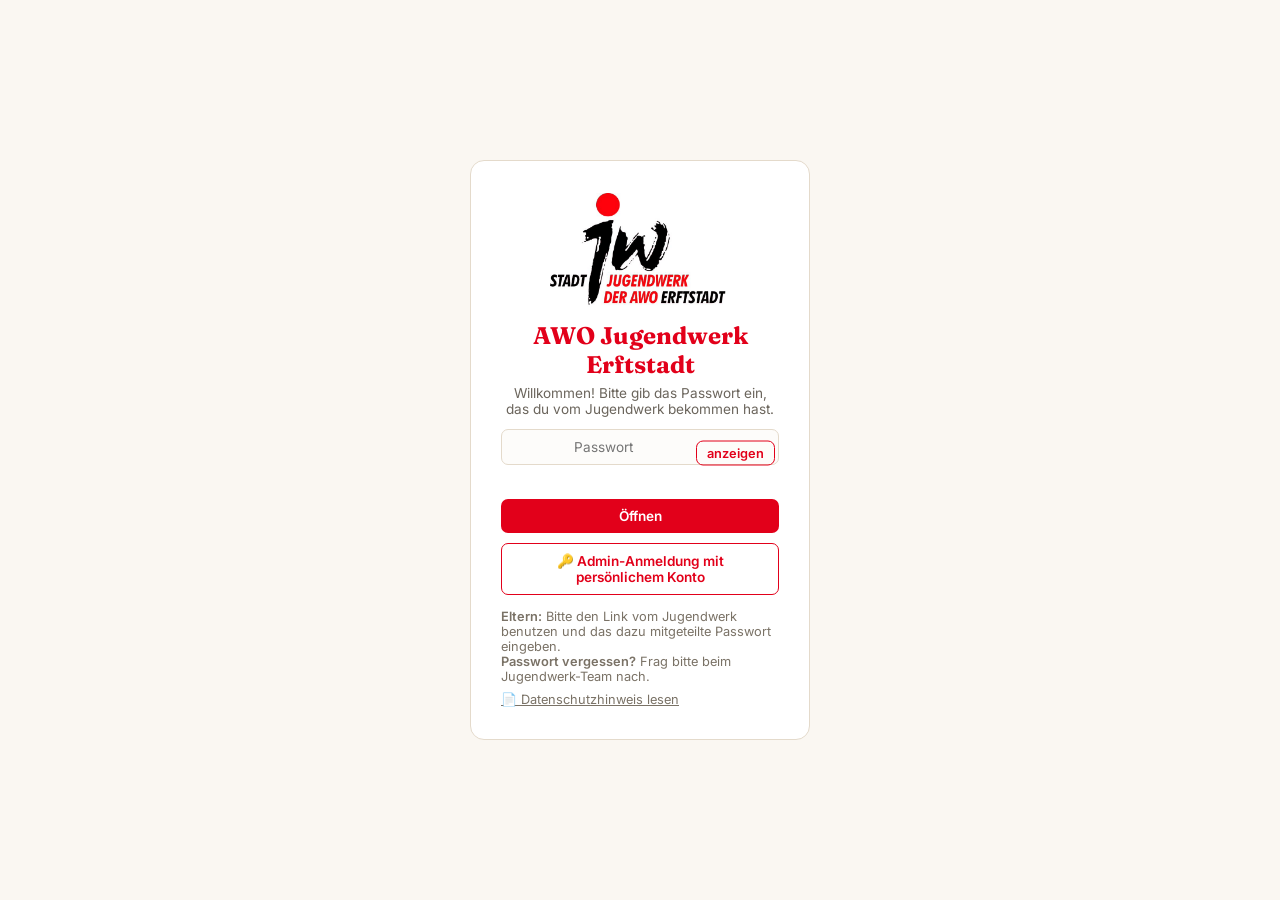
==== index.html @ 2e7838e6 "Add files via upload" ====
<!--
  FERIENSPIELE-PLANUNG — AWO Jugendwerk Erftstadt
  Aufbau dieser Datei (alles in einer Datei = einfaches Hosting):
    1. <style>  : Aussehen (CSS) — Farben, Tabellen, Buttons
    2. <body>   : Struktur (HTML) — Passwortschirm, Seitenleiste, die 5 Tabs
    3. <script> : Verhalten (JavaScript) — Daten laden/speichern, Klicks, Tabellen bauen
  Daten liegen in Supabase (Online-Datenbank), gemeinsam für das ganze Team.
-->
<!DOCTYPE html>
<html lang="de">
<head>
<meta charset="UTF-8">
<meta name="app-version" content="2026-11-10-8zd">
<meta name="viewport" content="width=device-width, initial-scale=1">
<meta name="color-scheme" content="light">
<title>AWO Jugendwerk Erftstadt</title>
<link rel="manifest" href="manifest.json">
<link rel="icon" href="icon-192.png">
<link rel="apple-touch-icon" href="icon-192.png">
<meta name="theme-color" content="#E2001A">
<link rel="stylesheet" href="fonts/fonts.css">
<link rel="stylesheet" href="style.css">


<script src="app-basis.js"></script>




</head>
<body>
<div id="risikoDruckBereich" style="display:none;"></div>

<div class="lockscreen" id="lockscreen">
  <div class="lockbox">
    <img class="locklogo" src="logo.png" alt="Stadtjugendwerk der AWO Erftstadt">
    <h2>AWO Jugendwerk Erftstadt</h2>
    <p id="lockIntro" style="margin-bottom:12px;">Willkommen! Bitte gib das Passwort ein, das du vom Jugendwerk bekommen hast.</p>
    <div id="lockPwWrap" style="position:relative;">
      <input type="password" id="lockPassword" placeholder="Passwort" autocomplete="current-password" autocapitalize="none" spellcheck="false" aria-label="Passwort" style="padding-right:84px; box-sizing:border-box; width:100%;">
      <button type="button" id="lockToggle" class="btn ghost" aria-pressed="false" style="position:absolute; right:4px; top:50%; transform:translateY(-50%); padding:4px 10px; font-size:0.8rem;">anzeigen</button>
    </div>
    <div class="err" id="lockError" role="alert" aria-live="polite"></div>
    <button class="btn" id="lockSubmit" style="width:100%;">Öffnen</button>
    <div id="adminLoginBox" style="display:none; text-align:left;">
      <p style="margin:0 0 10px 0; font-size:0.9rem; color:#7a7266;">Admin-Anmeldung mit deinem persönlichen Konto.</p>
      <label class="lock-label" for="adminName">Anmeldename</label>
      <input type="text" id="adminName" autocomplete="username" autocapitalize="none" spellcheck="false" style="width:100%; box-sizing:border-box; margin-bottom:10px;">
      <label class="lock-label" for="adminPw">Passwort</label>
      <div style="position:relative; margin-bottom:10px;">
        <input type="password" id="adminPw" autocomplete="current-password" autocapitalize="none" spellcheck="false" style="padding-right:84px; box-sizing:border-box; width:100%;">
        <button type="button" id="adminPwToggle" class="btn ghost" aria-pressed="false" style="position:absolute; right:4px; top:50%; transform:translateY(-50%); padding:4px 10px; font-size:0.8rem;">anzeigen</button>
      </div>
      <label class="lock-check"><input type="checkbox" id="adminMerken"> Auf diesem Gerät angemeldet bleiben<br><span>Bis zu 30 Tage – nur auf eigenen Geräten ankreuzen.</span></label>
      <div class="err" id="adminLoginError" role="alert" aria-live="polite"></div>
      <button class="btn" id="adminLoginBtn" style="width:100%;">Anmelden</button>
    </div>
    <button type="button" class="btn ghost" id="adminLoginOeffnenBtn" style="width:100%; margin-top:10px;">🔑 Admin-Anmeldung mit persönlichem Konto</button>
    <p id="lockHinweisText" style="font-size:0.8rem; color:#7a7266; margin:14px 0 0 0; text-align:left;">
      <strong>Eltern:</strong> Bitte den Link vom Jugendwerk benutzen und das dazu mitgeteilte Passwort eingeben.<br>
      <strong>Passwort vergessen?</strong> Frag bitte beim Jugendwerk-Team nach.
    </p>
    <p style="font-size:0.8rem; margin:8px 0 0 0; text-align:left;"><a href="#" id="lockDatenschutzLink" onclick="return false;" style="color:#7a7266;">📄 Datenschutzhinweis lesen</a></p>
  </div>
</div>

<!-- NEWSLETTER: eigenständiger, von Aktionen unabhängiger Bereich (kein
     Passwort nötig) — Anmeldeformular, Bestätigungs- und Abmelde-Landing.
     Wird nur angezeigt, wenn die URL den Parameter "?newsletter=..." trägt
     (siehe Boot-Logik weiter unten) und ersetzt dann komplett den
     normalen Passwort-Bildschirm. -->
<!-- PIN-RESET: Link aus der E-Mail -> neue PIN festlegen (ohne Login) -->
<div class="lockscreen" id="pinResetScreen" style="display:none;">
  <div class="lockbox" style="max-width:420px;">
    <img class="locklogo" src="logo.png" alt="Stadtjugendwerk der AWO Erftstadt">
    <div id="prFormView">
      <h2>🔑 Neue PIN festlegen</h2>
      <p style="color:#7a7266;">Lege hier eine neue PIN (4 bis 6 Ziffern) fest. Danach meldest du dich ganz normal mit Passwort, Namen und der neuen PIN an.</p>
      <input type="password" inputmode="numeric" pattern="[0-9]*" maxlength="6" id="prPinNeu" placeholder="Neue PIN (4–6 Ziffern)" style="width:100%; margin-bottom:8px; box-sizing:border-box;">
      <input type="password" inputmode="numeric" pattern="[0-9]*" maxlength="6" id="prPinNeuWdh" placeholder="PIN wiederholen" style="width:100%; margin-bottom:8px; box-sizing:border-box;">
      <button class="btn" id="prSpeichernBtn" style="width:100%;">PIN speichern</button>
      <div class="err" id="prError"></div>
    </div>
    <div id="prFertigView" style="display:none;">
      <h2>🔑 PIN gespeichert ✓</h2>
      <p style="color:#7a7266;">Deine neue PIN ist aktiv. Du kannst dich jetzt anmelden.</p>
      <a class="btn" href="./" style="display:block; text-align:center; text-decoration:none;">Zur Anmeldung</a>
    </div>
  </div>
</div>

<div class="lockscreen" id="newsletterScreen" style="display:none;">
  <div class="lockbox" style="max-width:420px;">
    <img class="locklogo" src="logo.png" alt="Stadtjugendwerk der AWO Erftstadt">

    <div id="nlFormularView" style="display:none;">
      <h2>📰 Newsletter</h2>
      <p style="color:#7a7266;">Trag dich hier für unseren Newsletter ein. Nach dem Absenden bekommst du eine Bestätigungs-Mail — erst mit dem Klick auf den Link darin ist die Anmeldung abgeschlossen.</p>
      <input type="text" id="nl_vorname" placeholder="Vorname (optional)" style="width:100%; margin-bottom:8px; box-sizing:border-box;">
      <input type="email" id="nl_email" placeholder="E-Mail-Adresse" style="width:100%; margin-bottom:8px; box-sizing:border-box;">
      <button class="btn" id="nlAnmeldenBtn" style="width:100%;">Anmelden</button>
      <div class="err" id="nlFormularError"></div>
    </div>

    <div id="nlBestaetigenView" style="display:none;">
      <h2>📰 Newsletter-Anmeldung bestätigen</h2>
      <p style="color:#7a7266;">Mit einem Klick bestätigst du, dass du unseren Newsletter erhalten möchtest.</p>
      <button class="btn" id="nlBestaetigenBtn" style="width:100%;">Ja, bestätigen</button>
      <div class="err" id="nlBestaetigenError"></div>
    </div>

    <div id="nlAbmeldenView" style="display:none;">
      <h2>📰 Newsletter abbestellen</h2>
      <p style="color:#7a7266;">Schade, dass du gehst — mit einem Klick meldest du dich vom Newsletter ab. Du kannst dich jederzeit wieder anmelden.</p>
      <button class="btn ghost" id="nlAbmeldenBtn" style="width:100%;">Ja, abbestellen</button>
      <div class="err" id="nlAbmeldenError"></div>
    </div>

    <div id="nlUngueltigView" style="display:none;">
      <h2>📰 Newsletter</h2>
      <p style="color:#7a7266;">Dieser Link ist unvollständig oder ungültig.</p>
    </div>
  </div>
</div>

<!-- AKTION-AUSWAHL: erscheint nach dem Login, bevor die eigentliche App
     geladen wird. Jede Aktion (Ferienfreizeit, Wochenendfahrt, Tagesausflug,
     Gruppenstunde) hat ihren eigenen Datenstand — siehe Aktionen-Umbau. -->
<!-- STARTMENÜ: Erste Ebene nach dem Admin-Login — drei große Kacheln
     (Aktionen/Allgemein/Verwaltung), reiner Anzeige-Wechsel ohne
     Datenladung (siehe zeigeStartMenu()). "Aktion wechseln" (innerhalb
     einer bereits geöffneten Aktion) springt bewusst weiterhin DIREKT in
     die Aktionsliste, ohne Umweg über dieses Menü — schnellster Weg für
     den häufigsten Anwendungsfall. -->
<div class="lockscreen" id="startMenuScreen" style="display:none;">
  <div class="lockbox" style="max-width:480px;">
    <img class="locklogo" src="logo.png" alt="Stadtjugendwerk der AWO Erftstadt">
    <h2>AWO Jugendwerk Erftstadt</h2>
    <p id="adminKontoZeileStart" style="display:none; margin:0 0 6px 0; font-size:0.85rem; color:#7a7266;"></p>
    <div id="adminKontoBanner" style="display:none; background:#fff6e0; border:1px solid #f0d28a; border-radius:10px; padding:10px 12px; margin:6px 0 10px 0; text-align:left; font-size:0.9rem;">
      <strong>🔐 Persönliches Admin-Konto einrichten</strong><br>
      Statt des gemeinsamen Passworts meldest du dich künftig mit eigenem Namen und Passwort an – und kannst angemeldet bleiben.
      <div style="margin-top:8px; display:flex; gap:8px;"><button class="btn" id="adminKontoEinrichtenBtn">Jetzt einrichten</button><button class="btn ghost" id="adminKontoSpaeterBtn">Später</button></div>
    </div>
    <div id="startSicherheitBanner" role="status" style="display:none; background:#fff6e0; border:1px solid #f0d28a; border-radius:10px; padding:10px 12px; margin:6px 0 10px 0; text-align:left; font-size:0.9rem;"></div>
    <p style="color:#7a7266;">Wähle einen Bereich:</p>
    <div style="display:grid; grid-template-columns:repeat(2, 1fr); gap:10px; margin-top:14px;">
      <div style="position:relative;">
        <button class="btn ghost" id="startAktionenBtn" style="width:100%; box-sizing:border-box; padding:22px 8px; display:flex; flex-direction:column; align-items:center; gap:8px;">
          <span style="font-size:1.8rem;">📁</span>
          <span>Aktionen</span>
        </button>
        <span class="hilfe-knopf" data-hilfe="startmenu_aktionen" title="Hilfe" style="position:absolute; top:6px; right:6px;">?</span>
      </div>
      <div style="position:relative;">
        <button class="btn ghost" id="startAllgemeinBtn" style="width:100%; box-sizing:border-box; padding:22px 8px; display:flex; flex-direction:column; align-items:center; gap:8px;">
          <span style="font-size:1.8rem;">📋</span>
          <span>Allgemein</span>
        </button>
        <span class="hilfe-knopf" data-hilfe="startmenu_allgemein" title="Hilfe" style="position:absolute; top:6px; right:6px;">?</span>
      </div>
      <div style="position:relative;">
        <button class="btn ghost" id="startVerwaltungBtn" style="width:100%; box-sizing:border-box; padding:22px 8px; display:flex; flex-direction:column; align-items:center; gap:8px;">
          <span style="font-size:1.8rem;">🗂️</span>
          <span>Verwaltung</span>
        </button>
        <span class="hilfe-knopf" data-hilfe="startmenu_verwaltung" title="Hilfe" style="position:absolute; top:6px; right:6px;">?</span>
      </div>
      <button class="btn ghost" id="startAnleitungBtn" style="padding:22px 8px; display:flex; flex-direction:column; align-items:center; gap:8px;">
        <span style="font-size:1.8rem;">📖</span>
        <span>Anleitung</span>
      </button>
    </div>
    <button class="btn ghost" id="aktionAbmeldenBtn" style="width:100%; margin-top:14px; border-top:1px solid #e5ddd0; padding-top:14px;">Abmelden</button>
    <div class="app-version" data-app-version></div>
  </div>
</div>

<!-- ADMIN: Anleitung — vollständige, durchsuchbare Bedienungsanleitung,
     aktionsübergreifend erreichbar (unabhängig von einer geöffneten
     Aktion). Nutzt dieselben ANLEITUNG_DATEN wie der Anleitung-Reiter
     innerhalb einer Aktion, zeigt hier aber grundsätzlich ALLE Einträge
     (keine Modul-Filterung, da keine einzelne Aktion im Kontext ist). -->
<div class="lockscreen" id="startAnleitungScreen" style="display:none;">
  <div class="lockbox" style="max-width:560px;">
    <img class="locklogo" src="logo.png" alt="Stadtjugendwerk der AWO Erftstadt">
    <h2>📖 Anleitung</h2>
    <p style="color:#7a7266;">Die komplette Bedienungsanleitung — durchsuchbar.</p>
    <input type="text" id="startAnleitung_search" placeholder="🔍 In der Anleitung suchen…" style="width:100%; box-sizing:border-box; margin-bottom:12px;">
    <div id="startAnleitungInhalt" style="text-align:left;"></div>
    <button class="btn ghost" id="startAnleitungZurueckBtn" style="width:100%; margin-top:14px;">Zurück</button>
  </div>
</div>

<div class="lockscreen" id="aktionAuswahlScreen" style="display:none;">
  <div class="lockbox" style="max-width:480px;">
    <img class="locklogo" src="logo.png" alt="Stadtjugendwerk der AWO Erftstadt">
    <h2>Aktion wählen</h2>
    <p>Für welche Aktion möchtest du planen?</p>

    <!-- Fest oben, unabhängig von der Länge der Aktionsliste darunter. -->
    <button class="btn ghost" id="aktionZurueckStartBtn" style="width:100%; margin-bottom:12px;">← Zur Startseite</button>

    <!-- Suchfeld erscheint nur, wenn genug aktive Aktionen da sind, dass
         Suchen wirklich hilft (siehe zeigeAktionAuswahl). -->
    <div id="aktionAuswahlSucheWrap" style="display:none; margin-bottom:10px;">
      <input type="text" id="aktionAuswahlSuche" placeholder="🔍 Aktion suchen…" style="width:100%; box-sizing:border-box;">
    </div>

    <div id="aktionAuswahlListe" style="text-align:left; margin:0 0 10px 0;">Lädt…</div>
    <div id="aktionAuswahlArchivListe" style="text-align:left;"></div>

    <div id="aktionNeuBereich" style="display:none; border-top:1px solid #e5ddd0; margin-top:14px; padding-top:14px; text-align:left;">
      <label>Name der neuen Aktion</label>
      <input type="text" id="aktionNeuName" placeholder="z.B. Wochenendfahrt Herbst 2026" style="width:100%; margin-bottom:8px;">
      <label>Typ</label>
      <select id="aktionNeuTyp" style="width:100%; margin-bottom:6px;"></select>
      <div style="display:flex; gap:6px; margin-bottom:8px;">
        <input type="text" id="aktionNeuTypNeuer" placeholder="Neuen Typ hinzufügen…" style="flex:1;">
        <button type="button" class="btn ghost" id="aktionNeuTypHinzufuegenBtn">+ Hinzufügen</button>
      </div>
      <label>Ort (optional)</label>
      <input type="text" id="aktionNeuOrt" maxlength="120" placeholder="z.B. Jugendhaus Erftstadt" style="width:100%; margin-bottom:8px;">
      <label>Oberaktion (optional)</label>
      <select id="aktionNeuOberaktion" style="width:100%; margin-bottom:8px;"><option value="">– keine –</option></select>
      <label style="display:flex; align-items:center; gap:6px; margin-bottom:8px; font-weight:normal;">
        <input type="checkbox" id="aktionNeuWiederkehrend" style="width:auto;">
        Wiederkehrend (z.B. regelmäßige Gruppenstunde)
      </label>
      <label style="display:flex; align-items:center; gap:6px; margin-bottom:8px; font-weight:normal;">
        <input type="checkbox" id="aktionNeuSichtbar" style="width:auto;">
        Für Teamende zur Interesse-Anmeldung sichtbar machen
      </label>
      <div id="aktionNeuSichtWahl" style="display:none; margin:0 0 10px 18px;"></div>
      <label>Benötigte Personalanzahl (optional)</label>
      <input type="number" id="aktionNeuBenoetigtePersonal" min="0" step="1" placeholder="z.B. 8 — leer lassen für kein Limit" style="width:100%; margin-bottom:8px;">
      <div class="add-row" style="grid-template-columns:1fr 1fr; margin-bottom:8px;">
        <div><label>Start (optional)</label><input type="date" id="aktionNeuStart" style="width:100%;"></div>
        <div><label>Ende (optional)</label><input type="date" id="aktionNeuEnde" style="width:100%;"></div>
      </div>
      <button class="btn" id="aktionNeuAnlegenBtn" style="width:100%;">Aktion anlegen</button>
    </div>
    <button class="btn ghost" id="aktionNeuAnzeigenBtn" style="width:100%; margin-top:10px;">+ Neue Aktion anlegen</button>
    <div class="err" id="aktionAuswahlError"></div>
  </div>
</div>

<!-- TEAM: Identifikation — wer bist du? (einmalig, dann lokal gemerkt) -->
<div class="lockscreen" id="teamIdentifikationScreen" style="display:none;">
  <div class="lockbox" style="max-width:480px;">
    <img class="locklogo" src="logo.png" alt="Stadtjugendwerk der AWO Erftstadt">
    <h2>Wer bist du?</h2>

    <div id="teamIdPersonWahl">
      <p>Damit die Leitung weiß, wer sich für welche Aktion interessiert.</p>
      <label>Dein Name</label>
      <div class="add-row" style="grid-template-columns:1fr 1fr; margin-bottom:8px;">
        <input type="text" id="teamIdVorname" placeholder="Vorname" autocomplete="off">
        <input type="text" id="teamIdNachname" placeholder="Nachname" autocomplete="off">
      </div>
      <p class="dp-hint" style="margin-top:0;">Dein Name muss von der Leitung angelegt sein. Wenn du nicht gefunden wirst, frag bitte die Leitung.</p>
      <button class="btn" id="teamIdWeiterBtn" style="width:100%;">Weiter</button>
      <div class="err" id="teamIdError"></div>
      <button class="btn ghost" id="teamIdMeldungBtn" style="width:100%; margin-top:14px;">📣 Anonym etwas melden (ohne Namen)</button>
      <button class="btn ghost" id="teamIdAbmeldenBtn" style="width:100%; margin-top:14px;">Abmelden</button>
    <div class="app-version" data-app-version></div>
    </div>

    <div id="teamIdPinBereich" style="display:none;">
      <p id="teamIdPinWer" style="color:#7a7266;"></p>
      <div id="teamIdPinNeuBereich" style="display:none;">
        <label>Neue PIN festlegen (4 Ziffern)</label>
        <p class="dp-hint" style="margin-top:0;">Merk sie dir gut — du brauchst sie wieder, sobald du dich auf einem anderen Gerät mit diesem Namen anmeldest.</p>
        <input type="password" inputmode="numeric" pattern="[0-9]*" maxlength="6" id="teamIdPinNeu" placeholder="PIN (4 Ziffern)" style="width:100%; margin-bottom:8px;">
        <input type="password" inputmode="numeric" pattern="[0-9]*" maxlength="6" id="teamIdPinNeuWdh" placeholder="PIN wiederholen" style="width:100%; margin-bottom:8px;">
      </div>
      <div id="teamIdPinEingabeBereich" style="display:none;">
        <label>PIN eingeben</label>
        <input type="password" inputmode="numeric" pattern="[0-9]*" maxlength="6" id="teamIdPinEingabe" placeholder="PIN" style="width:100%; margin-bottom:8px;">
        <div class="dp-hint" style="margin-top:0; text-align:left;">PIN vergessen? Wir senden einen Link an die hinterlegte Adresse (Versand über Resend). Er gilt 60 Minuten und nur einmal. Mehr im Datenschutzhinweis.</div>
        <button type="button" class="btn ghost" id="teamIdPinVergessenBtn" style="width:100%; margin-bottom:8px;">PIN vergessen? Link per E-Mail anfordern</button>
        <div class="dp-hint" id="teamIdPinVergessenInfo" style="margin-top:0;"></div>
      </div>
      <button class="btn" id="teamIdPinBestaetigenBtn" style="width:100%;">Bestätigen</button>
      <div class="err" id="teamIdPinError"></div>
      <button class="btn ghost" id="teamIdPinZurueckBtn" style="width:100%; margin-top:14px;">← Andere Person wählen</button>
    </div>
  </div>
</div>

<!-- TEAM: Übersicht — freigeschaltete Aktionen betreten, bei offenen Interesse anmelden -->
<div class="lockscreen" id="teamAktionsScreen" style="display:none;">
  <div class="lockbox" style="max-width:520px;">
    <img class="locklogo" src="logo.png" alt="Stadtjugendwerk der AWO Erftstadt">
    <h2>AWO Jugendwerk Erftstadt</h2>
    <p id="teamAktionsWer" style="color:#7a7266;"></p>
    <div id="teamKrisenBanner" role="alert" style="display:none; background:#b42318; color:#fff; border-radius:10px; padding:10px 12px; margin:0 0 12px 0; text-align:left; font-size:0.92rem;"></div>
    <div id="teamMenue">
    <div id="teamInfothekWrap" style="display:none; position:relative; margin:6px 0 14px 0;">
      <button class="btn" id="teamInfothekBtn" style="width:100%; box-sizing:border-box; padding:14px 8px; background:#b42318; border:1px solid #b42318; color:#fff;">🚨 Sicherheit &amp; Notfall <span id="teamInfothekBadge" style="display:none; margin-left:6px; background:#fff; color:#b42318; border-radius:999px; padding:1px 9px; font-size:0.8rem; font-weight:700;"></span></button>
      <span class="hilfe-knopf" data-hilfe="infothek_team" title="Hilfe" style="position:absolute; top:50%; right:8px; transform:translateY(-50%); background:#fff;">?</span>
    </div>
    <div style="position:relative; margin:0 0 14px 0;">
      <button class="btn ghost" id="teamMeldungBtn" style="width:100%; box-sizing:border-box; padding:12px 28px 12px 8px;">📣 Der Leitung etwas melden (auch anonym) <span id="teamMeldungNeuBadge" style="display:none; background:#b42318; color:#fff; border-radius:999px; padding:1px 9px; font-size:0.72rem; font-weight:700; margin-left:4px; white-space:nowrap;">Neue Antwort</span></button>
      <span class="hilfe-knopf" data-hilfe="meldung_team" title="Hilfe" style="position:absolute; top:50%; right:8px; transform:translateY(-50%); background:#fff;">?</span>
    </div>
    <p style="color:#7a7266; margin:6px 0 0 0;">Wähle einen Bereich: <span class="hilfe-knopf" data-hilfe="team_startseite" title="Hilfe">?</span></p>
    <div style="display:grid; grid-template-columns:repeat(2, 1fr); gap:10px; margin-top:10px;">
      <button class="btn ghost team-kachel" id="teamKachelAktionen" style="width:100%; box-sizing:border-box; padding:22px 8px; display:flex; flex-direction:column; align-items:center; gap:8px;">
        <span style="font-size:1.8rem;">📁</span>
        <span>Meine Aktionen <span id="teamAktionenBadge" style="display:none; background:#e5ddd0; color:#5a5346; border-radius:999px; padding:1px 8px; font-size:0.72rem; font-weight:700; margin-left:2px;"></span></span>
      </button>
      <button class="btn ghost team-kachel" id="teamKachelOffen" style="width:100%; box-sizing:border-box; padding:22px 8px; display:flex; flex-direction:column; align-items:center; gap:8px;">
        <span style="font-size:1.8rem;">🙋</span>
        <span>Weitere Aktionen <span id="teamOffenBadge" style="display:none; background:#e5ddd0; color:#5a5346; border-radius:999px; padding:1px 8px; font-size:0.72rem; font-weight:700; margin-left:2px;"></span></span>
      </button>
      <button class="btn ghost team-kachel" id="teamSitzungenBtn" style="width:100%; box-sizing:border-box; padding:22px 8px; display:flex; flex-direction:column; align-items:center; gap:8px;">
        <span style="font-size:1.8rem;">🗓️</span>
        <span>Sitzungen</span>
      </button>
      <button class="btn ghost team-kachel" id="teamKachelUnterlagen" style="width:100%; box-sizing:border-box; padding:22px 8px; display:flex; flex-direction:column; align-items:center; gap:8px;">
        <span style="font-size:1.8rem;">📄</span>
        <span>Unterlagen <span id="teamUnterlagenBadge" style="display:none; background:#b42318; color:#fff; border-radius:999px; padding:1px 8px; font-size:0.72rem; font-weight:700; margin-left:2px;"></span></span>
      </button>
      <button class="btn ghost team-kachel" id="teamKalenderIcsExportBtn" style="width:100%; box-sizing:border-box; padding:22px 8px; display:flex; flex-direction:column; align-items:center; gap:8px; display:none;">
        <span style="font-size:1.8rem;">📆</span>
        <span>Meine Termine<br><span style="font-size:0.75rem; color:#7a7266;">als Kalenderdatei (.ics)</span></span>
      </button>
      <button class="btn ghost team-kachel" id="teamAllgemeinBtn" style="width:100%; box-sizing:border-box; padding:22px 8px; display:flex; flex-direction:column; align-items:center; gap:8px; display:none;">
        <span style="font-size:1.8rem;">📋</span>
        <span>Allgemein<br><span style="font-size:0.75rem; color:#7a7266;">aktionsübergreifend</span></span>
      </button>
    </div>
    <div class="err" id="teamAktionsError"></div>
    <button class="btn ghost" id="teamAndereIdentitaetBtn" style="width:100%; margin-top:14px; border-top:1px solid #e5ddd0; padding-top:14px;">Ich bin jemand anderes</button>
    <button class="btn ghost" id="teamAktionsAbmeldenBtn" style="width:100%; margin-top:6px;">Abmelden</button>
    <div class="app-version" data-app-version></div>
    </div>

    <div id="teamUnterAktionen" style="display:none; text-align:left;">
      <h3 style="margin:6px 0 4px 0;">📁 Meine Aktionen</h3>
      <div class="dp-hint" style="margin-top:0;">Freigeschaltet — hier kannst du planen:</div>
      <div id="teamFreigeschalteteListe" style="text-align:left; margin:10px 0;">Lädt…</div>
      <button class="btn ghost team-zurueck" style="width:100%; margin-top:10px;">← Zurück</button>
    </div>

    <div id="teamUnterOffen" style="display:none; text-align:left;">
      <h3 style="margin:6px 0 4px 0;">🙋 Weitere Aktionen</h3>
      <div class="dp-hint" style="margin-top:0;">Interesse anmelden — die Leitung schaltet dich danach frei:</div>
      <div id="teamOffeneListe" style="text-align:left; margin:10px 0;"></div>
      <button class="btn ghost team-zurueck" style="width:100%; margin-top:10px;">← Zurück</button>
    </div>

    <div id="teamUnterUnterlagen" style="display:none; text-align:left;">
      <h3 style="margin:6px 0 4px 0;">📄 Unterlagen</h3>
      <div id="teamVertragsdokumenteBereich" style="text-align:left;">
        <div class="dp-hint" style="margin-top:0;">Meine Vertragsdokumente:</div>
        <div id="teamVertragsdokumenteListe">Lädt…</div>
      </div>
      <button class="btn ghost team-zurueck" style="width:100%; margin-top:10px;">← Zurück</button>
    </div>
  </div>
</div>

<!-- SICHERHEIT & NOTFALL (Infothek, Version 8s): Team liest die von der Leitung freigegebenen Seiten.
     Die Leitung nutzt denselben Bildschirm als Vorschau. Der letzte Stand liegt ohne persönliche Angaben
     auf dem Gerät, damit die Notfall-Karte auch ohne Netz lesbar bleibt. -->
<div class="lockscreen" id="infothekScreen" style="display:none;">
  <div class="lockbox" style="max-width:560px; text-align:left;">
    <img class="locklogo" src="logo.png" alt="Stadtjugendwerk der AWO Erftstadt">
    <h2 style="text-align:center;">🚨 Sicherheit &amp; Notfall</h2>
    <div id="infothekKrise" role="alert" style="display:none; background:#b42318; color:#fff; border-radius:10px; padding:10px 12px; margin:0 0 12px 0; font-size:0.92rem;"></div>
    <p id="infothekStand" style="color:#7a7266; font-size:0.85rem; text-align:center;"></p>
    <div id="infothekOffen" role="status" style="display:none; background:#fff6e0; border:1px solid #f0d28a; border-radius:10px; padding:10px 12px; margin:0 0 12px 0; font-size:0.9rem;"></div>
    <div id="infothekListe" style="margin:10px 0;">Lädt…</div>
    <div id="infothekMassnahmen" style="display:none; margin:18px 0 6px 0;"></div>
    <div class="err" id="infothekError"></div>
    <button class="btn ghost" id="infothekZurueckBtn" style="width:100%; margin-top:14px;">Zurück</button>
  </div>
</div>

<!-- MELDUNGEN (Version 8t): Teamende melden der Leitung Wichtiges, anonym oder mit Namen.
     Anonym: nur Team-Passwort, kein Name, kein Token, nichts wird auf dem Gerät gemerkt. -->
<div class="lockscreen" id="meldungScreen" style="display:none;">
  <div class="lockbox" style="max-width:560px; text-align:left;">
    <img class="locklogo" src="logo.png" alt="Stadtjugendwerk der AWO Erftstadt">
    <h2 style="text-align:center;">📣 Der Leitung etwas melden</h2>
    <div id="meldungTabs" style="display:none; gap:8px; margin:0 0 12px 0;">
      <button class="btn" type="button" id="meldungTabNeu" style="flex:1;">Neue Meldung</button>
      <button class="btn ghost" type="button" id="meldungTabMeine" style="flex:1;">Meine Meldungen</button>
    </div>

    <div id="meldungNeuBereich">
      <div style="background:#fdf1f2; border:1px solid #f1b8bd; border-radius:10px; padding:10px 12px; margin:0 0 12px 0; font-size:0.88rem;">
        <strong>Bei akuter Gefahr zuerst anrufen:</strong> <a href="tel:112" style="color:#b42318; font-weight:600;">112</a> · <a href="tel:110" style="color:#b42318; font-weight:600;">110</a>.
        Eine Meldung hier ist kein Notruf und wird nicht sofort gelesen.
      </div>
      <label for="meldungKategorie">Worum geht es?</label>
      <select id="meldungKategorie" style="width:100%; margin-bottom:6px;">
        <option value="sicherheit">Sicherheit / Verdacht auf Gefährdung</option>
        <option value="risiko">Risiko / Beinahe-Unfall</option>
        <option value="beschwerde">Beschwerde</option>
        <option value="feedback">Feedback / Verbesserungsvorschlag</option>
        <option value="sonstiges">Sonstiges</option>
      </select>
      <p class="dp-hint" id="meldungKategorieHinweis" style="margin:0 0 10px 0;"></p>
      <label for="meldungText">Was möchtest du mitteilen?</label>
      <textarea id="meldungText" rows="8" maxlength="4000" style="width:100%; box-sizing:border-box;" placeholder="Was ist passiert, wo und wann ungefähr, was wäre hilfreich?"></textarea>
      <p class="dp-hint" style="margin:4px 0 10px 0;">Bitte <strong>keine Namen</strong> von Kindern, Eltern oder Kolleginnen und Kollegen und keine Telefonnummern oder E-Mail-Adressen. Beschreibe die Situation, nicht die Person.</p>
      <div id="meldungArtBereich" style="border:1px solid #e5ddd0; border-radius:10px; padding:10px 12px; margin:0 0 10px 0;">
        <label style="display:block; margin:0 0 6px 0;"><input type="radio" name="meldungArt" id="meldungArtAnonym" value="anonym" checked> <strong>Anonym</strong></label>
        <p class="dp-hint" style="margin:0 0 10px 22px;">Niemand sieht, von wem die Meldung kommt: kein Name, keine Uhrzeit, kein Code. Du bekommst deshalb auch keine Antwort.</p>
        <div id="meldungArtNameZeile">
          <label style="display:block; margin:0 0 6px 0;"><input type="radio" name="meldungArt" id="meldungArtName" value="name"> <strong>Mit meinem Namen</strong></label>
          <p class="dp-hint" style="margin:0 0 0 22px;">Nur du und die Leitung sehen die Meldung. Die Leitung kann dir antworten, und du siehst unter „Meine Meldungen", was daraus geworden ist.</p>
        </div>
      </div>
      <div class="err" id="meldungError" role="alert"></div>
      <button class="btn" type="button" id="meldungSendenBtn" style="width:100%;">Senden</button>
    </div>

    <div id="meldungDankBereich" style="display:none; text-align:center;">
      <p style="font-size:1.1rem; margin:10px 0;"><strong>Danke!</strong></p>
      <p id="meldungDankText" style="color:#7a7266;"></p>
      <button class="btn ghost" type="button" id="meldungNochEineBtn" style="width:100%; margin-top:10px;">Noch eine Meldung</button>
    </div>

    <div id="meldungMeineBereich" style="display:none;">
      <p class="dp-hint" style="margin-top:0;">Nur Meldungen, die du mit deinem Namen gesendet hast. Anonyme Meldungen kann niemand zuordnen, auch du nicht.</p>
      <div id="meldungMeineListe">Lädt…</div>
      <div class="err" id="meldungMeineError"></div>
    </div>

    <button class="btn ghost" type="button" id="meldungZurueckBtn" style="width:100%; margin-top:14px;">Zurück</button>
  </div>
</div>

<!-- ALLGEMEIN: aktionsübergreifender Bereich, KEINE Aktion — Admin trägt
     Infos ein, Team gibt Rückmeldungen. Zugriff wird direkt vom Admin pro
     Person gewährt (siehe requireAllgemeinZugriff in der Edge Function). -->
<div class="lockscreen" id="allgemeinScreen" style="display:none;">
  <div class="lockbox" style="max-width:560px;">
    <img class="locklogo" src="logo.png" alt="Stadtjugendwerk der AWO Erftstadt">
    <h2>📋 Allgemein</h2>
    <p style="color:#7a7266;">Aktionsübergreifend — nichts hier ist an eine bestimmte Aktion gebunden.</p>

    <div id="allgEmailBereich" style="display:none;">
      <div class="dp-hint" style="margin-top:0;">📧 E-Mail-Adresse: <span class="hilfe-knopf" data-hilfe="allgemein_email" title="Hilfe">?</span></div>
      <p style="font-size:0.82rem; color:#7a7266; margin:0 0 10px 0; text-align:left;">
        Freiwillige Angabe. Sie wird für die <strong>PIN-Wiederherstellung</strong> genutzt:
        Wenn du deine PIN vergessen hast, schicken wir einen Link an diese Adresse
        (Versand über Resend). Ohne Adresse setzt die Leitung deine PIN zurück.
        Keine Weitergabe an Dritte. Du kannst die Adresse jederzeit ändern oder löschen.
      </p>
      <label style="font-size:0.82rem; color:var(--ink-soft); display:block; text-align:left;">Deine E-Mail
        <input type="email" id="allgEmailEingabe" placeholder="name@beispiel.de" style="display:block; width:100%; margin-top:2px;">
      </label>
      <label style="display:flex; align-items:center; gap:6px; font-size:0.82rem; margin:6px 0; font-weight:normal; text-align:left;">
        <input type="checkbox" id="allgEmailBenachrichtigenCb" style="width:auto;" checked> Zusätzlich Benachrichtigungen an diese Adresse senden (z.B. neue Aktionen)
      </label>
      <div style="display:flex; gap:6px;">
        <button class="btn ghost" id="allgEmailSpeichernBtn" style="flex:1;">Speichern</button>
        <button class="btn ghost" id="allgEmailWiderrufenBtn" style="flex:1; border-color:var(--awo-red); color:var(--awo-red);">Adresse löschen</button>
      </div>
      <div class="dp-hint" id="allgEmailStatus" style="margin:6px 0 14px 0;"></div>
    </div>

    <div id="pushKarteTeam" style="margin-bottom:14px;"></div>

    <div class="dp-hint" style="border-top:1px solid #e5ddd0; padding-top:14px;">Infos von der Leitung: <span class="hilfe-knopf" data-hilfe="allgemein_info" title="Hilfe">?</span></div>
    <div id="allgInfoListe" style="text-align:left; margin:10px 0;">Lädt…</div>
    <div id="allgInfoNeuBereich" style="display:none; margin-bottom:14px;">
      <textarea id="allgInfoText" rows="3" style="width:100%; font-family:inherit; font-size:inherit; padding:8px; border:1px solid #e5ddd0; border-radius:6px; box-sizing:border-box; resize:vertical;" placeholder="Neue Info eintragen…"></textarea>
      <button class="btn ghost" id="allgInfoAnlegenBtn" style="width:100%; margin-top:6px;">Info hinzufügen</button>
    </div>

    <div class="dp-hint" style="border-top:1px solid #e5ddd0; padding-top:14px;">Rückmeldungen ans Team: <span class="hilfe-knopf" data-hilfe="allgemein_rueckmeldung" title="Hilfe">?</span></div>
    <div id="allgRueckListe" style="text-align:left; margin:10px 0;">Lädt…</div>
    <textarea id="allgRueckText" rows="3" style="width:100%; font-family:inherit; font-size:inherit; padding:8px; border:1px solid #e5ddd0; border-radius:6px; box-sizing:border-box; resize:vertical;" placeholder="Deine Rückmeldung…"></textarea>
    <label style="display:flex; align-items:center; gap:6px; margin:8px 0; font-weight:normal;">
      <input type="checkbox" id="allgRueckAnonym" style="width:auto;">
      Anonym einreichen
    </label>
    <button class="btn ghost" id="allgRueckAnlegenBtn" style="width:100%; margin-bottom:14px;">Rückmeldung einreichen</button>

    <div class="dp-hint" style="border-top:1px solid #e5ddd0; padding-top:14px;">📅 Terminanfragen — schlag eine neue Aktion mit Termin vor: <span class="hilfe-knopf" data-hilfe="allgemein_termine" title="Hilfe">?</span></div>
    <div id="taListe" style="text-align:left; margin:10px 0;">Lädt…</div>
    <div id="taNeuBereich" style="margin-bottom:14px;">
      <input type="text" id="ta_aktion_name" placeholder="Name/Vorschlag für die Aktion (z.B. Stadtteilfest Liblar)" style="width:100%; margin-bottom:6px;">
      <div class="add-row" style="grid-template-columns:1fr 1fr; margin-bottom:6px;">
        <input type="date" id="ta_datum">
        <input type="text" id="ta_ort" placeholder="Ort">
      </div>
      <div class="add-row" style="grid-template-columns:1fr 1fr; margin-bottom:6px;">
        <input type="text" id="ta_verantwortlicher" placeholder="Verantwortlich/Ansprechperson">
        <input type="text" id="ta_arbeitszeit" placeholder="Arbeitszeit (z.B. 14–18 Uhr)">
      </div>
      <input type="text" id="ta_verdienst" placeholder="Verdienst (z.B. 300 EUR pauschal)" style="width:100%; margin-bottom:6px;">
      <textarea id="ta_anmerkung" rows="2" style="width:100%; font-family:inherit; font-size:inherit; padding:8px; border:1px solid #e5ddd0; border-radius:6px; box-sizing:border-box; resize:vertical; margin-bottom:6px;" placeholder="Weitere Anmerkungen (optional)"></textarea>
      <button class="btn ghost" id="taAnlegenBtn" style="width:100%;">Terminanfrage einreichen</button>
    </div>

    <div class="dp-hint" style="border-top:1px solid #e5ddd0; padding-top:14px;">📁 Wichtige Unterlagen: <span class="hilfe-knopf" data-hilfe="dokumente" title="Hilfe">?</span></div>
    <div id="allgDokumenteListe" style="text-align:left; margin:10px 0;"></div>

    <div class="dp-hint" style="border-top:1px solid #e5ddd0; padding-top:14px;">🎲 Spiele: <span class="hilfe-knopf" data-hilfe="spiele" title="Hilfe">?</span></div>
    <div style="display:flex; gap:6px; margin:6px 0;">
      <input type="text" id="spSuche" placeholder="Suche (Titel/Beschreibung)…" style="flex:2; min-width:0;">
      <select id="spFilterKategorie" style="flex:1;">
        <option value="">Alle Kategorien</option>
        <option value="kennenlernspiel">Kennenlernspiel</option>
        <option value="bewegungsspiel">Bewegungsspiel</option>
        <option value="ruhespiel">Ruhespiel</option>
        <option value="kreisspiel">Kreisspiel</option>
        <option value="kooperationsspiel">Kooperationsspiel</option>
        <option value="sonstiges">Sonstiges</option>
      </select>
    </div>
    <div style="display:flex; gap:14px; flex-wrap:wrap; margin-bottom:8px; font-size:0.85rem;">
      <label style="display:flex; align-items:center; gap:4px; font-weight:normal;"><input type="checkbox" id="spFilterDrinnen" style="width:auto;"> Drinnen</label>
      <label style="display:flex; align-items:center; gap:4px; font-weight:normal;"><input type="checkbox" id="spFilterDraussen" style="width:auto;"> Draußen</label>
    </div>
    <div id="spListe" style="text-align:left; margin:10px 0;">Lädt…</div>

    <button class="btn ghost" type="button" id="spVorschlagenBtn" style="width:100%; margin:6px 0;">+ Spiel vorschlagen</button>
    <div id="spFormularContainer" style="display:none;">
      <div class="card" style="border-style:dashed; text-align:left;">
        <div class="dp-hint" style="margin-top:0;">Neues Spiel vorschlagen:</div>
        <p style="font-size:0.8rem; color:#7a7266; margin:2px 0 8px 0;">Dein Vorschlag geht an den Admin zur Kontrolle und erscheint erst danach im Katalog für alle.</p>
        <label style="font-size:0.85rem; display:block; margin-top:6px;">Titel
          <input type="text" id="spTitel" style="width:100%; margin-top:2px; box-sizing:border-box;">
        </label>
        <label style="font-size:0.85rem; display:block; margin-top:8px;">Beschreibung
          <textarea id="spBeschreibung" rows="3" style="width:100%; margin-top:2px; box-sizing:border-box; font-family:inherit;"></textarea>
        </label>
        <label style="font-size:0.85rem; display:block; margin-top:8px;">Kategorie
          <select id="spKategorie" style="width:100%; margin-top:2px; box-sizing:border-box;">
            <option value="kennenlernspiel">Kennenlernspiel</option>
            <option value="bewegungsspiel">Bewegungsspiel</option>
            <option value="ruhespiel">Ruhespiel</option>
            <option value="kreisspiel">Kreisspiel</option>
            <option value="kooperationsspiel">Kooperationsspiel</option>
            <option value="sonstiges">Sonstiges</option>
          </select>
        </label>
        <label style="font-size:0.85rem; display:block; margin-top:8px;">Altersgruppe (optional)
          <input type="text" id="spAltersgruppe" placeholder="z.B. ab 6 Jahren" style="width:100%; margin-top:2px; box-sizing:border-box;">
        </label>
        <label style="font-size:0.85rem; display:block; margin-top:8px;">Teilnehmerzahl (optional)
          <input type="text" id="spTeilnehmerzahl" placeholder="z.B. 6–20 Personen" style="width:100%; margin-top:2px; box-sizing:border-box;">
        </label>
        <label style="font-size:0.85rem; display:block; margin-top:8px;">Material (optional)
          <input type="text" id="spMaterial" placeholder="z.B. Kreide, Bälle" style="width:100%; margin-top:2px; box-sizing:border-box;">
        </label>
        <div class="dp-hint" style="margin-top:10px;">Ort (Mehrfachauswahl möglich):</div>
        <div style="display:flex; gap:14px; margin-top:4px;">
          <label style="font-size:0.85rem; display:flex; align-items:center; gap:4px; font-weight:normal;">
            <input type="checkbox" id="spOrtDrinnen" style="width:auto;"> Drinnen
          </label>
          <label style="font-size:0.85rem; display:flex; align-items:center; gap:4px; font-weight:normal;">
            <input type="checkbox" id="spOrtDraussen" style="width:auto;"> Draußen
          </label>
        </div>
        <div style="display:flex; gap:6px; margin-top:10px;">
          <button class="btn ghost" id="spVorschlagAbsendenBtn" style="flex:1;">Vorschlag einreichen</button>
          <button class="btn ghost" id="spVorschlagAbbrechenBtn" style="flex:1;">Abbrechen</button>
        </div>
        <div class="dp-hint" id="spVorschlagStatus"></div>
      </div>
    </div>

    <div id="spMeineVorschlaegeBereich" style="display:none; margin-top:10px;">
      <div class="dp-hint" style="margin-top:0;">Meine eingereichten Vorschläge:</div>
      <div id="spMeineVorschlaegeListe" style="text-align:left; margin:10px 0;"></div>
    </div>

    <div id="allgZugriffBereich" style="display:none; border-top:1px solid #e5ddd0; padding-top:14px;">
      <div class="dp-hint" style="margin-top:0;">Zugriff verwalten (nur du als Admin siehst das): <span class="hilfe-knopf" data-hilfe="allgemein_zugriff" title="Hilfe">?</span></div>
      <div id="allgZugriffListe" style="text-align:left; margin:10px 0;">Lädt…</div>
      <div style="display:flex; gap:6px;">
        <select id="allgZugriffKarteiSelect" style="flex:1;"><option value="">– Person auswählen –</option></select>
        <button class="btn ghost" id="allgZugriffGewaehrenBtn">Zugriff geben</button>
      </div>
    </div>

    <div class="err" id="allgError"></div>
    <button class="btn ghost" id="allgSchliessenBtn" style="width:100%; margin-top:14px;">Zurück</button>
  </div>
</div>

<!-- MITGLIED: Identifikation (eigenes Passwort MITGLIEDER_PASSWORT, siehe
     login_check) — Namensauswahl NUR aus den für die Sitzungsplanung
     freigeschalteten Mitgliedern (admin-gepflegt, kein Self-Service-
     "neu eintragen" wie bei Team), danach PIN vergeben/eingeben. -->
<div class="lockscreen" id="mitgliedIdentifikationScreen" style="display:none;">
  <div class="lockbox" style="max-width:480px;">
    <img class="locklogo" src="logo.png" alt="Stadtjugendwerk der AWO Erftstadt">
    <h2>Wer bist du?</h2>

    <div id="mgIdPersonWahl">
      <p>Bitte deinen Namen eingeben (so, wie die Leitung ihn eingetragen hat).</p>
      <input type="text" id="mgIdName" placeholder="Vor- und Nachname" autocomplete="off" style="width:100%; margin-bottom:10px;">
      <button class="btn" id="mgIdWeiterBtn" style="width:100%;">Weiter</button>
      <div class="err" id="mgIdError"></div>
      <button class="btn ghost" id="mgIdAbmeldenBtn" style="width:100%; margin-top:14px;">Abmelden</button>
    </div>

    <div id="mgIdPinBereich" style="display:none;">
      <p id="mgIdPinWer" style="color:#7a7266;"></p>
      <div id="mgIdPinNeuBereich" style="display:none;">
        <label>Neue PIN festlegen (4 Ziffern)</label>
        <p class="dp-hint" style="margin-top:0;">Merk sie dir gut — du brauchst sie wieder, sobald du dich auf einem anderen Gerät mit diesem Namen anmeldest.</p>
        <input type="password" inputmode="numeric" pattern="[0-9]*" maxlength="6" id="mgIdPinNeu" placeholder="PIN (4 Ziffern)" style="width:100%; margin-bottom:8px;">
        <input type="password" inputmode="numeric" pattern="[0-9]*" maxlength="6" id="mgIdPinNeuWdh" placeholder="PIN wiederholen" style="width:100%; margin-bottom:8px;">
      </div>
      <div id="mgIdPinEingabeBereich" style="display:none;">
        <label>PIN eingeben</label>
        <input type="password" inputmode="numeric" pattern="[0-9]*" maxlength="6" id="mgIdPinEingabe" placeholder="PIN" style="width:100%; margin-bottom:8px;">
        <div class="dp-hint" style="margin-top:0; text-align:left;">PIN vergessen? Wir senden einen Link an die hinterlegte Adresse (Versand über Resend). Er gilt 60 Minuten und nur einmal. Mehr im Datenschutzhinweis.</div>
        <button type="button" class="btn ghost" id="mgIdPinVergessenBtn" style="width:100%; margin-bottom:8px;">PIN vergessen? Link per E-Mail anfordern</button>
        <div class="dp-hint" id="mgIdPinVergessenInfo" style="margin-top:0;"></div>
      </div>
      <button class="btn" id="mgIdPinBestaetigenBtn" style="width:100%;">Bestätigen</button>
      <div class="err" id="mgIdPinError"></div>
      <button class="btn ghost" id="mgIdPinZurueckBtn" style="width:100%; margin-top:14px;">← Andere Person wählen</button>
    </div>
  </div>
</div>

<!-- TEAM/MITGLIED (gemeinsam genutzt): eigene Sitzungen mit Zu-/Absage -->
<div class="lockscreen" id="sitzungenScreen" style="display:none;">
  <div class="lockbox" style="max-width:560px;">
    <img class="locklogo" src="logo.png" alt="Stadtjugendwerk der AWO Erftstadt">
    <h2>🗓️ Sitzungen</h2>
    <p id="sitzMeineWer" style="color:#7a7266;"></p>
    <div id="sitzMeineListe" style="text-align:left; margin:10px 0;">Lädt…</div>
    <div class="err" id="sitzMeineError"></div>

    <div id="sitzDokumenteBereich" style="display:none; border-top:1px solid #e5ddd0; padding-top:14px; margin-top:14px;">
      <div class="dp-hint" style="margin-top:0;">📁 Wichtige Unterlagen:</div>
      <div id="sitzDokumenteListe" style="text-align:left; margin:10px 0;"></div>
    </div>

    <button class="btn ghost" id="sitzMeineZurueckBtn" style="width:100%; margin-top:14px;">Zurück</button>
    <button class="btn ghost" id="sitzMeineAbmeldenBtn" style="width:100%; margin-top:10px; display:none;">Abmelden</button>
  </div>
</div>

<!-- ADMIN: Verwaltung — zentraler Bereich für interne Verwaltungsarbeit,
     aktionsübergreifend. Startet mit einem Kachel-Menü (Kalender/Nachweise),
     die eigentlichen Bereiche öffnen sich erst nach Klick auf eine Kachel. -->
<div class="lockscreen" id="verwaltungScreen" style="display:none;">
  <div class="lockbox" style="max-width:560px;">
    <img class="locklogo" src="logo.png" alt="Stadtjugendwerk der AWO Erftstadt">

    <!-- Menü-Ebene: zwei Kacheln -->
    <div id="vwMenu">
      <h2>🗂️ Verwaltung</h2>
      <div id="vwSicherheitBanner" role="status" style="display:none; background:#fff6e0; border:1px solid #f0d28a; border-radius:10px; padding:10px 12px; margin:6px 0 10px 0; text-align:left; font-size:0.9rem;"></div>
      <p style="color:#7a7266;">Gilt für alle Aktionen zusammen. Wähle einen Bereich:</p>
      <h3 class="vw-gruppe" style="margin:18px 0 6px; width:100%; font-size:0.95rem; color:#7a7266; text-align:left;">Planen &amp; Termine</h3>
      <div style="display:grid; grid-template-columns:repeat(3, 1fr); gap:10px; width:100%;">
        <div style="position:relative;">
          <button class="btn ghost vw-kachel" id="vwKachelKalender" style="width:100%; box-sizing:border-box; padding:22px 8px; display:flex; flex-direction:column; align-items:center; gap:8px;">
            <span style="font-size:1.8rem;">📅</span>
            <span>Kalender</span>
          </button>
          <span class="hilfe-knopf" data-hilfe="verwaltung_kalender" title="Hilfe" style="position:absolute; top:6px; right:6px;">?</span>
        </div>
        <div style="position:relative;">
          <button class="btn ghost vw-kachel" id="vwKachelSitzungen" style="width:100%; box-sizing:border-box; padding:22px 8px; display:flex; flex-direction:column; align-items:center; gap:8px;">
            <span style="font-size:1.8rem;">🗓️</span>
            <span>Sitzungen</span>
          </button>
          <span class="hilfe-knopf" data-hilfe="sitzungen" title="Hilfe" style="position:absolute; top:6px; right:6px;">?</span>
        </div>
        <div style="position:relative;">
          <button class="btn ghost vw-kachel" id="vwKachelOberaktionen" style="width:100%; box-sizing:border-box; padding:22px 8px; display:flex; flex-direction:column; align-items:center; gap:8px;">
            <span style="font-size:1.8rem;">🗂</span>
            <span>Oberaktionen</span>
          </button>
          <span class="hilfe-knopf" data-hilfe="verwaltung_oberaktionen" title="Hilfe" style="position:absolute; top:6px; right:6px;">?</span>
        </div>
        <div style="position:relative;">
          <button class="btn ghost vw-kachel" id="vwKachelFristen" style="width:100%; box-sizing:border-box; padding:22px 8px; display:flex; flex-direction:column; align-items:center; gap:8px;">
            <span style="font-size:1.8rem;">⏰</span>
            <span>Fristen <span id="vwFristenBadge" style="display:none; background:#b42318; color:#fff; border-radius:999px; padding:1px 8px; font-size:0.72rem; font-weight:700; margin-left:2px;"></span></span>
          </button>
          <span class="hilfe-knopf" data-hilfe="verwaltung_fristen" title="Hilfe" style="position:absolute; top:6px; right:6px;">?</span>
        </div>
      </div>
      <h3 class="vw-gruppe" style="margin:18px 0 6px; width:100%; font-size:0.95rem; color:#7a7266; text-align:left;">Menschen &amp; Kommunikation</h3>
      <div style="display:grid; grid-template-columns:repeat(3, 1fr); gap:10px; width:100%;">
        <div style="position:relative;">
          <button class="btn ghost vw-kachel" id="vwKachelNachweise" style="width:100%; box-sizing:border-box; padding:22px 8px; display:flex; flex-direction:column; align-items:center; gap:8px;">
            <span style="font-size:1.8rem;">📄</span>
            <span>Nachweise</span>
          </button>
          <span class="hilfe-knopf" data-hilfe="nachweise" title="Hilfe" style="position:absolute; top:6px; right:6px;">?</span>
        </div>
        <div style="position:relative;">
          <button class="btn ghost vw-kachel" id="vwKachelEmail" style="width:100%; box-sizing:border-box; padding:22px 8px; display:flex; flex-direction:column; align-items:center; gap:8px;">
            <span style="font-size:1.8rem;">📧</span>
            <span>E-Mail</span>
          </button>
          <span class="hilfe-knopf" data-hilfe="verwaltung_email" title="Hilfe" style="position:absolute; top:6px; right:6px;">?</span>
        </div>
        <div style="position:relative;">
          <button class="btn ghost vw-kachel" id="vwKachelNewsletter" style="width:100%; box-sizing:border-box; padding:22px 8px; display:flex; flex-direction:column; align-items:center; gap:8px;">
            <span style="font-size:1.8rem;">📰</span>
            <span>Newsletter</span>
          </button>
          <span class="hilfe-knopf" data-hilfe="newsletter" title="Hilfe" style="position:absolute; top:6px; right:6px;">?</span>
        </div>
        <div style="position:relative;">
          <button class="btn ghost vw-kachel" id="vwKachelMeldungen" style="width:100%; box-sizing:border-box; padding:22px 8px; display:flex; flex-direction:column; align-items:center; gap:8px;">
            <span style="font-size:1.8rem;">📣</span>
            <span>Meldungen <span id="vwMeldungenBadge" style="display:none; background:#b42318; color:#fff; border-radius:999px; padding:1px 8px; font-size:0.72rem; font-weight:700; margin-left:2px;"></span></span>
          </button>
          <span class="hilfe-knopf" data-hilfe="verwaltung_meldungen" title="Hilfe" style="position:absolute; top:6px; right:6px;">?</span>
        </div>
      </div>
      <h3 class="vw-gruppe" style="margin:18px 0 6px; width:100%; font-size:0.95rem; color:#7a7266; text-align:left;">Material &amp; Wissen</h3>
      <div style="display:grid; grid-template-columns:repeat(3, 1fr); gap:10px; width:100%;">
        <div style="position:relative;">
          <button class="btn ghost vw-kachel" id="vwKachelVerleih" style="width:100%; box-sizing:border-box; padding:22px 8px; display:flex; flex-direction:column; align-items:center; gap:8px;">
            <span style="font-size:1.8rem;">📦</span>
            <span>Verleih</span>
          </button>
          <span class="hilfe-knopf" data-hilfe="verleih" title="Hilfe" style="position:absolute; top:6px; right:6px;">?</span>
        </div>
        <div style="position:relative;">
          <button class="btn ghost vw-kachel" id="vwKachelSpiele" style="width:100%; box-sizing:border-box; padding:22px 8px; display:flex; flex-direction:column; align-items:center; gap:8px;">
            <span style="font-size:1.8rem;">🎲</span>
            <span>Spiele</span>
          </button>
          <span class="hilfe-knopf" data-hilfe="spiele" title="Hilfe" style="position:absolute; top:6px; right:6px;">?</span>
        </div>
        <div style="position:relative;">
          <button class="btn ghost vw-kachel" id="vwKachelDokumente" style="width:100%; box-sizing:border-box; padding:22px 8px; display:flex; flex-direction:column; align-items:center; gap:8px;">
            <span style="font-size:1.8rem;">📁</span>
            <span>Dokumente</span>
          </button>
          <span class="hilfe-knopf" data-hilfe="dokumente" title="Hilfe" style="position:absolute; top:6px; right:6px;">?</span>
        </div>
        <div style="position:relative;">
          <button class="btn ghost vw-kachel" id="vwKachelInfothek" style="width:100%; box-sizing:border-box; padding:22px 8px; display:flex; flex-direction:column; align-items:center; gap:8px;">
            <span style="font-size:1.8rem;">🚨</span>
            <span>Sicherheit &amp; Notfall</span>
          </button>
          <span class="hilfe-knopf" data-hilfe="verwaltung_infothek" title="Hilfe" style="position:absolute; top:6px; right:6px;">?</span>
        </div>
        <div style="position:relative;">
          <button class="btn ghost vw-kachel" id="vwKachelMassnahmen" style="width:100%; box-sizing:border-box; padding:22px 8px; display:flex; flex-direction:column; align-items:center; gap:8px;">
            <span style="font-size:1.8rem;">🛠️</span>
            <span>Maßnahmenplan <span id="vwMassnahmenBadge" style="display:none; background:#b42318; color:#fff; border-radius:999px; padding:1px 8px; font-size:0.72rem; font-weight:700; margin-left:2px;"></span></span>
          </button>
          <span class="hilfe-knopf" data-hilfe="verwaltung_massnahmen" title="Hilfe" style="position:absolute; top:6px; right:6px;">?</span>
        </div>
        <div style="position:relative;">
          <button class="btn ghost vw-kachel" id="vwKachelRisiko" style="width:100%; box-sizing:border-box; padding:22px 8px; display:flex; flex-direction:column; align-items:center; gap:8px;">
            <span style="font-size:1.8rem;">🔍</span>
            <span>Risikoanalyse</span>
          </button>
          <span class="hilfe-knopf" data-hilfe="verwaltung_risikoanalyse" title="Hilfe" style="position:absolute; top:6px; right:6px;">?</span>
        </div>
      </div>
      <h3 class="vw-gruppe" style="margin:18px 0 6px; width:100%; font-size:0.95rem; color:#7a7266; text-align:left;">Auswertung</h3>
      <div style="display:grid; grid-template-columns:repeat(3, 1fr); gap:10px; width:100%;">
        <div style="position:relative;">
          <button class="btn ghost vw-kachel" id="vwKachelStatistik" style="width:100%; box-sizing:border-box; padding:22px 8px; display:flex; flex-direction:column; align-items:center; gap:8px;">
            <span style="font-size:1.8rem;">📊</span>
            <span>Statistik</span>
          </button>
          <span class="hilfe-knopf" data-hilfe="statistik" title="Hilfe" style="position:absolute; top:6px; right:6px;">?</span>
        </div>
        <div style="position:relative;">
          <button class="btn ghost vw-kachel" id="vwKachelJahresbericht" style="width:100%; box-sizing:border-box; padding:22px 8px; display:flex; flex-direction:column; align-items:center; gap:8px;">
            <span style="font-size:1.8rem;">📋</span>
            <span>Jahresbericht</span>
          </button>
          <span class="hilfe-knopf" data-hilfe="jahresbericht" title="Hilfe" style="position:absolute; top:6px; right:6px;">?</span>
        </div>
      </div>
      <h3 class="vw-gruppe" style="margin:18px 0 6px; width:100%; font-size:0.95rem; color:#7a7266; text-align:left;">Datenschutz &amp; Sicherung</h3>
      <div style="display:grid; grid-template-columns:repeat(3, 1fr); gap:10px; width:100%;">
        <div style="position:relative;">
          <button class="btn ghost vw-kachel" id="vwKachelLoeschfristen" style="width:100%; box-sizing:border-box; padding:22px 8px; display:flex; flex-direction:column; align-items:center; gap:8px;">
            <span style="font-size:1.8rem;">🗑️</span>
            <span>Löschfristen</span>
          </button>
          <span class="hilfe-knopf" data-hilfe="loeschfristen" title="Hilfe" style="position:absolute; top:6px; right:6px;">?</span>
        </div>
        <div style="position:relative;">
          <button class="btn ghost vw-kachel" id="vwKachelSicherung" style="width:100%; box-sizing:border-box; padding:22px 8px; display:flex; flex-direction:column; align-items:center; gap:8px;">
            <span style="font-size:1.8rem;">💾</span>
            <span>Sicherung</span>
          </button>
          <span class="hilfe-knopf" data-hilfe="sicherung" title="Hilfe" style="position:absolute; top:6px; right:6px;">?</span>
        </div>
        <div style="position:relative;">
          <button class="btn ghost vw-kachel" id="vwKachelPersonen" style="width:100%; box-sizing:border-box; padding:22px 8px; display:flex; flex-direction:column; align-items:center; gap:8px;">
            <span style="font-size:1.8rem;">👥</span>
            <span>Personen</span>
          </button>
          <span class="hilfe-knopf" data-hilfe="verwaltung_personen" title="Hilfe" style="position:absolute; top:6px; right:6px;">?</span>
        </div>
        <div style="position:relative;">
          <button class="btn ghost vw-kachel" id="vwKachelProtokoll" style="width:100%; box-sizing:border-box; padding:22px 8px; display:flex; flex-direction:column; align-items:center; gap:8px;">
            <span style="font-size:1.8rem;">📜</span>
            <span>Protokoll</span>
          </button>
          <span class="hilfe-knopf" data-hilfe="verwaltung_protokoll" title="Hilfe" style="position:absolute; top:6px; right:6px;">?</span>
        </div>
        <div id="vwKachelMeinKontoWrap" style="position:relative; display:none;">
          <button class="btn ghost vw-kachel" id="vwKachelMeinKonto" style="width:100%; box-sizing:border-box; padding:22px 8px; display:flex; flex-direction:column; align-items:center; gap:8px;">
            <span style="font-size:1.8rem;">👤</span>
            <span>Mein Konto &amp; Geräte</span>
          </button>
          <span class="hilfe-knopf" data-hilfe="verwaltung_konten" title="Hilfe" style="position:absolute; top:6px; right:6px;">?</span>
        </div>
        <div id="vwKachelKontenWrap" style="position:relative; display:none;">
          <button class="btn ghost vw-kachel" id="vwKachelKonten" style="width:100%; box-sizing:border-box; padding:22px 8px; display:flex; flex-direction:column; align-items:center; gap:8px;">
            <span style="font-size:1.8rem;">🔐</span>
            <span>Admin-Konten</span>
          </button>
          <span class="hilfe-knopf" data-hilfe="verwaltung_konten" title="Hilfe" style="position:absolute; top:6px; right:6px;">?</span>
        </div>
      </div>
      <div class="err" id="vwError"></div>
      <button class="btn ghost" id="vwSchliessenBtn" style="width:100%; margin-top:14px;">Zurück</button>
    </div>

    <!-- Unterbereich: Mein Konto & Geraete (Admin-Konto) -->
    <div id="vwMeinKontoView" style="display:none;">
      <h2>👤 Mein Konto &amp; Geräte</h2>
      <div id="pushKarteAdmin"></div>
      <div id="vwMeinKontoInhalt">Lädt…</div>
      <button class="btn ghost" id="vwMeinKontoZurueckBtn" style="width:100%; margin-top:14px;">← Zur Verwaltung</button>
    </div>

    <!-- Unterbereich: Admin-Konten (nur Konten-Verwalter) -->
    <div id="vwKontenView" style="display:none;">
      <h2>🔐 Admin-Konten</h2>
      <p style="color:#7a7266;">Persönliche Zugänge der Admins. Heikle Aktionen fragen dein Passwort noch einmal ab.</p>
      <div id="vwKontenInhalt">Lädt…</div>
      <button class="btn ghost" id="vwKontenZurueckBtn" style="width:100%; margin-top:14px;">← Zur Verwaltung</button>
    </div>

    <!-- Unterbereich: Personen (Kartei: anlegen, PIN zurücksetzen) -->
    <div id="vwPersonenView" style="display:none;">
      <h2>👥 Personen</h2>
      <p style="color:#7a7266;">Alle Personen der Kartei (Teamende). Neue Personen legt nur die Leitung an. Beim ersten Login tippt die Person ihren Namen und vergibt sich eine PIN.</p>
      <div class="card" style="text-align:left;">
        <div class="dp-hint" style="margin-top:0;">Neue Person anlegen:</div>
        <div class="add-row" style="grid-template-columns:1fr 1fr auto;">
          <input type="text" id="vwPersVorname" placeholder="Vorname" autocomplete="off">
          <input type="text" id="vwPersNachname" placeholder="Nachname" autocomplete="off">
          <button class="btn" id="vwPersAnlegenBtn" type="button">Anlegen</button>
        </div>
        <div class="dp-hint" id="vwPersStatus"></div>
      </div>
      <div class="card" style="text-align:left;">
        <div class="dp-hint" style="margin-top:0;">Suchen und filtern:</div>
        <input type="text" id="vwPersSuche" placeholder="Name, Position oder Notiz suchen…" style="width:100%; box-sizing:border-box;" autocomplete="off">
        <div class="add-row" style="grid-template-columns:1fr 1fr; gap:6px; margin-top:6px;">
          <select id="vwPersKat"><option value="alle">Alle Kategorien</option><option value="admin">Admin</option><option value="team">Teamende</option><option value="vorstand">Vorstand</option><option value="mitglied">Mitglied</option><option value="keine">Ohne aktuelle Zugehörigkeit</option></select>
          <select id="vwPersPos"><option value="">Alle Positionen</option></select>
          <select id="vwPersZgStatus"><option value="aktuell">Nur aktuelle</option><option value="ehemalig">Nur ehemalige</option><option value="alle">Aktuelle und ehemalige</option></select>
          <select id="vwPersGruppe"><option value="name">Sortiert nach Name</option><option value="kategorie">Gruppiert nach Kategorie</option></select>
        </div>
        <label style="display:block; margin-top:6px; font-size:0.9rem;"><input type="checkbox" id="vwPersMehrfach"> Nur Personen mit mehreren Zugehörigkeiten</label>
        <div style="display:flex; gap:6px; margin-top:6px;">
          <button class="btn ghost" id="vwPersFilterReset" type="button">Filter zurücksetzen</button>
          <button class="btn ghost" id="vwPosVerwaltenBtn" type="button">Vorstandspositionen verwalten</button>
        </div>
        <div id="vwPosVerwaltenBox" style="display:none; margin-top:8px;"></div>
      </div>
      <div id="vwPersonenInhalt">Lädt…</div>
      <button class="btn ghost" id="vwPersonenZurueckBtn" style="width:100%; margin-top:14px;">← Zur Verwaltung</button>
    </div>

    <!-- Unterbereich: Oberaktionen (Aktionen bündeln, Anwesenheit, Ampel) -->
    <div id="vwOberaktionenView" style="display:none;">
      <h2>🗂 Oberaktionen</h2>
      <p style="color:#7a7266;">Fasst zusammenhängende Aktionen und Termine unter einem Thema zusammen. Pro Termin kannst du die Anwesenheit abhaken, die Ampel zeigt dann, wie oft die Teamenden dabei waren. Nur für die Leitung sichtbar.</p>
      <div class="dp-hint" id="vwOberaktionenStatus"></div>
      <div id="vwOberaktionenInhalt">Lädt…</div>
      <button class="btn ghost" id="vwOberaktionenZurueckBtn" style="width:100%; margin-top:14px;">← Zur Verwaltung</button>
    </div>

    <!-- Unterbereich: Sicherheit & Notfall (Infothek für Teamende) -->
    <div id="vwInfothekView" style="display:none; text-align:left;">
      <h2 style="text-align:center;">🚨 Sicherheit &amp; Notfall</h2>
      <p style="color:#7a7266;">Seiten für die Teamenden: Notfall-Karte, Kontakte, Abläufe, Checklisten. Neue Seiten sind zuerst ein <strong>Entwurf</strong> und nur für die Leitung sichtbar. Bitte keine Namen oder Angaben zu einzelnen Kindern eintragen.</p>
      <div id="vwKrisenBox" class="card" style="margin:0 0 12px 0;">
        <strong>🚨 Krisenmodus</strong>
        <p id="vwKrisenStatus" style="margin:6px 0; font-size:0.9rem;">Lädt…</p>
        <label for="vwKrisenText" style="display:block; margin:6px 0 4px 0; font-size:0.85rem; color:#7a7266;">Kurztext für das Team (was ist los, was gilt jetzt?)</label>
        <textarea id="vwKrisenText" rows="3" maxlength="500" style="width:100%; box-sizing:border-box;"></textarea>
        <p style="font-size:0.8rem; color:#7a7266; margin:4px 0 8px 0;">Solange der Krisenmodus an ist, sehen alle Teamenden oben ein rotes Banner mit diesem Text. Keine Namen oder Angaben zu einzelnen Personen eintragen.</p>
        <div class="err" id="vwKrisenError" role="alert"></div>
        <div style="display:flex; gap:8px;">
          <button class="btn" type="button" id="vwKrisenAnBtn" style="flex:1; background:#b42318; border-color:#b42318; color:#fff;">Einschalten / Text aktualisieren</button>
          <button class="btn ghost" type="button" id="vwKrisenAusBtn" style="flex:1;">Beenden</button>
        </div>
      </div>
      <div class="dp-hint" id="vwInfothekStatus"></div>
      <div id="vwInfothekEditor" style="display:none;"></div>
      <div id="vwInfothekInhalt">Lädt…</div>
      <div style="display:flex; gap:8px; flex-wrap:wrap; margin-top:10px;">
        <button class="btn" id="vwInfothekNeuBtn" style="flex:1;">+ Neue Seite</button>
        <button class="btn ghost" id="vwInfothekVorschauBtn" style="flex:1;">👁 So sieht es das Team</button>
      </div>
      <button class="btn ghost" id="vwInfothekZurueckBtn" style="width:100%; margin-top:14px;">← Zur Verwaltung</button>
    </div>

    <!-- Unterbereich: Meldungen von Teamenden (anonym oder mit Namen) -->
    <div id="vwMeldungenView" style="display:none; text-align:left;">
      <h2 style="text-align:center;">📣 Meldungen</h2>
      <p style="color:#7a7266;">Meldungen der Teamenden an die Leitung. <strong>Anonyme</strong> Meldungen haben keinen Absender und keinen Rückkanal. Alle Admins lesen alles. Bitte nichts davon weitergeben, was auf eine Person schließen lässt.</p>
      <div style="display:flex; gap:8px; align-items:center; margin:0 0 8px 0;">
        <label for="vwMeldungenFilter" style="margin:0;">Anzeigen:</label>
        <select id="vwMeldungenFilter" style="flex:1;">
          <option value="offen">Offen (neu und in Bearbeitung)</option>
          <option value="neu">Nur neue</option>
          <option value="erledigt">Erledigt</option>
          <option value="alle">Alle</option>
        </select>
      </div>
      <div class="dp-hint" id="vwMeldungenStatus"></div>
      <div id="vwMeldungenEditor" style="display:none;"></div>
      <div id="vwMeldungenInhalt">Lädt…</div>
      <button class="btn ghost" id="vwMeldungenZurueckBtn" style="width:100%; margin-top:14px;">← Zur Verwaltung</button>
    </div>

    <!-- Unterbereich: Risiko- und Potenzialanalyse (Anlage zum Kinderschutzkonzept) -->
    <div id="vwRisikoView" style="display:none; text-align:left;">
      <h2 style="text-align:center;">🔍 Risiko- und Potenzialanalyse</h2>
      <div id="vwRisikoListeBereich">
        <p style="color:#7a7266;">Digitale Fassung der Vorlage aus dem Kinderschutzkonzept. Die Analyse betrachtet <strong>Strukturen, nicht Personen</strong>: bitte keine Namen von Kindern oder Teamenden eintragen. Sie entsteht gemeinsam im Team und wird mindestens jährlich wiederholt. Nur die Leitung sieht sie.</p>
        <div id="vwRisikoListe">Lädt…</div>
        <div id="vwRisikoNeuBox" class="card" style="display:none; margin-top:10px;"></div>
        <button class="btn" id="vwRisikoNeuBtn" style="width:100%; margin-top:10px;">+ Neue Analyse</button>
        <button class="btn ghost" id="vwRisikoZurueckBtn" style="width:100%; margin-top:10px;">← Zur Verwaltung</button>
      </div>
      <div id="vwRisikoDetail" style="display:none;"></div>
    </div>

    <!-- Unterbereich: Maßnahmenplan -->
    <div id="vwMassnahmenView" style="display:none; text-align:left;">
      <h2 style="text-align:center;">🛠️ Maßnahmenplan</h2>
      <p style="color:#7a7266;">Was folgt aus Meldungen, Risiken und Erkenntnissen? Nur für die Leitung sichtbar. Mit „Rückmeldung ans Team" zeigst du den Teamenden unter „Sicherheit &amp; Notfall", was sich verbessert hat, ohne Bezug zu einer einzelnen Meldung.</p>
      <div style="display:flex; gap:8px; align-items:center; margin:0 0 8px 0;">
        <label for="vwMassnahmenFilter" style="margin:0;">Anzeigen:</label>
        <select id="vwMassnahmenFilter" style="flex:1;">
          <option value="offen">Offen (offen und in Arbeit)</option>
          <option value="ueberfaellig">Nur überfällige</option>
          <option value="erledigt">Erledigt</option>
          <option value="alle">Alle</option>
        </select>
      </div>
      <div class="dp-hint" id="vwMassnahmenStatus"></div>
      <div id="vwMassnahmenEditor" style="display:none;"></div>
      <div id="vwMassnahmenInhalt">Lädt…</div>
      <button class="btn" id="vwMassnahmenNeuBtn" style="width:100%; margin-top:10px;">+ Neue Maßnahme</button>
      <button class="btn ghost" id="vwMassnahmenZurueckBtn" style="width:100%; margin-top:10px;">← Zur Verwaltung</button>
    </div>

    <!-- Unterbereich: Protokoll (wer hat was getan) -->
    <div id="vwProtokollView" style="display:none;">
      <h2>📜 Protokoll</h2>
      <p style="color:#7a7266;">Wer hat wann was geändert. Nur lesen, nachträglich nicht änderbar.</p>
      <div id="vwProtokollInhalt">Lädt…</div>
      <button class="btn ghost" id="vwProtokollZurueckBtn" style="width:100%; margin-top:14px;">← Zur Verwaltung</button>
    </div>

    <!-- Unterbereich: Kalender -->
    <div id="vwKalenderView" style="display:none;">
      <h2>📅 Kalender</h2>
      <p style="color:#7a7266;">Aktionen, Sitzungen und Fristen im Monatsüberblick. Tippe auf einen Tag, dann stehen die Termine darunter.</p>
      <div id="vwKalenderRaster" style="text-align:left;"></div>
      <div id="vwKalenderTag" style="text-align:left; margin:12px 0;"></div>
      <details class="erledigt-fach" id="vwKalenderExportBox" style="margin-top:14px; text-align:left;">
        <summary>📆 Als Kalenderdatei exportieren (Liste aller Termine)</summary>
        <p style="color:#7a7266;">Termine aller Aktionen und Sitzungen. Hake an, was in die Kalenderdatei soll — Haken bleiben nur für diesen einen Export erhalten, beim nächsten Öffnen ist wieder alles angehakt. Fristen sind nicht Teil der Datei.</p>
        <div style="display:flex; gap:8px; margin-bottom:8px;">
          <button class="btn ghost" id="vwKalenderAlleBtn" style="flex:1; padding:6px; font-size:0.82rem;">Alle auswählen</button>
          <button class="btn ghost" id="vwKalenderKeineBtn" style="flex:1; padding:6px; font-size:0.82rem;">Keine auswählen</button>
        </div>
        <div id="vwKalenderListe" style="text-align:left; margin:10px 0;">Lädt…</div>
        <button class="btn ghost" id="vwKalenderIcsExportBtn" style="width:100%; margin-top:6px;">📆 Auswahl als Kalenderdatei (.ics) exportieren</button>
      </details>
      <button class="btn ghost" id="vwKalenderZurueckBtn" style="width:100%; margin-top:14px;">← Zur Verwaltung</button>
    </div>

    <!-- Unterbereich: Nachweise -->
    <div id="vwNachweiseView" style="display:none;">
      <h2>📄 Nachweise &amp; Qualifikationen</h2>
      <p style="color:#7a7266;">Für die gesamte Kartei, aktionsübergreifend. Beim Führungszeugnis wird bewusst nur festgehalten, ob es eingesehen wurde und ob es ohne Eintragung war — nicht der Inhalt.</p>
      <div class="card" style="border-style:dashed;">
        <div class="dp-hint" style="margin-top:0;">Erinnerungs-Intervalle (in Jahren, gelten für die ganze Organisation):</div>
        <div class="add-row" style="grid-template-columns:auto auto auto auto; margin-top:10px; align-items:center;">
          <label style="font-size:0.85rem;">Führungszeugnis alle</label>
          <input type="number" id="nw_fz_intervall" min="1" step="1" style="width:70px;">
          <label style="font-size:0.85rem;">Erste Hilfe alle</label>
          <input type="number" id="nw_eh_intervall" min="1" step="1" style="width:70px;">
        </div>
        <div class="dp-hint" style="margin-top:12px;">Erinnerungs-Vorlauf vor Ablauf (in Tagen, gilt für Führungszeugnis + Erste Hilfe gemeinsam):</div>
        <div class="add-row" style="grid-template-columns:auto auto auto auto; margin-top:10px; align-items:center;">
          <label style="font-size:0.85rem;">1. Erinnerung (unaufgeregt) ab</label>
          <input type="number" id="nw_frueh_tage" min="1" step="1" style="width:70px;">
          <label style="font-size:0.85rem;">2. Erinnerung (dringend) ab</label>
          <input type="number" id="nw_dringend_tage" min="1" step="1" style="width:70px;">
        </div>
        <div class="dp-hint" style="margin-top:4px;">Die dringende Frist muss kleiner sein als die frühe (z.B. 90 Tage / 30 Tage).</div>
        <button class="btn ghost" id="nw_intervall_save" style="margin-top:10px;">Speichern</button>
        <div class="dp-hint" id="nw_intervall_status"></div>
      </div>
      <div style="margin:14px 0;">
        <button class="btn ghost" id="nw_export_btn">⬇ Als Excel exportieren</button>
        <button class="btn ghost" id="nw_erinnerung_btn">🔔 Ablauf-Erinnerungen senden</button>
      </div>
      <div class="dp-hint" id="nw_erinnerung_status"></div>
      <div id="vwNachweiseListe" style="text-align:left; margin:10px 0;">Lädt…</div>
      <button class="btn ghost" id="vwNachweiseZurueckBtn" style="width:100%; margin-top:14px;">← Zur Verwaltung</button>
    </div>

    <!-- Unterbereich: E-Mail -->
    <div id="vwEmailView" style="display:none;">
      <h2>📧 E-Mail</h2>
      <p style="color:#7a7266;">Aktionsübergreifend — Rahmen und Textbausteine für Benachrichtigungs-E-Mails.</p>
      <div class="card" style="border-style:dashed;">
        <div class="dp-hint" style="margin-top:0;">E-Mail-Vorlage (Rahmen um jede Mail):</div>
        <label style="font-size:0.85rem; display:block; margin-top:8px;">Gruß (am Anfang jeder Mail — {name} wird durch den Vornamen der jeweiligen Person ersetzt)
          <textarea id="nw_email_gruss" rows="2" style="width:100%; margin-top:4px;"></textarea>
        </label>
        <label style="font-size:0.85rem; display:block; margin-top:8px;">Fußzeile (am Ende jeder Mail)
          <textarea id="nw_email_fusszeile" rows="2" style="width:100%; margin-top:4px;"></textarea>
        </label>
        <label style="font-size:0.85rem; display:block; margin-top:8px;">Benachrichtigungs-E-Mail für offene Auftraggeber-Unterschriften (optional)
          <input type="email" id="nw_admin_benachrichtigung_email" placeholder="name@beispiel.de" style="width:100%; margin-top:4px;">
        </label>
        <p style="font-size:0.78rem; color:#7a7266; margin:4px 0 0 0;">Wird informiert, sobald eine/ein Teamende(r) im eigenen Zugang ein Vertragsdokument unterschrieben hat und deine Unterschrift als Auftraggeber noch aussteht. Leer lassen, um nur die Anzeige im Personal-Tab zu nutzen (ohne zusätzliche E-Mail).</p>
        <button class="btn ghost" id="nw_email_vorlage_save" style="margin-top:10px;">Speichern</button>
        <div class="dp-hint" id="nw_email_vorlage_status"></div>
      </div>
      <div class="card" style="border-style:dashed;">
        <div class="dp-hint" style="margin-top:0;">Vorkonfektionierte E-Mail-Texte:</div>
        <p style="font-size:0.8rem; color:#7a7266; margin:4px 0 10px 0;">Wiederverwendbare Textbausteine — beim Bearbeiten einer Aktion ("Aktion verwalten") auswählbar und dort per Klick in den E-Mail-Text übernehmbar.</p>
        <div id="emailVorlagenListe" style="text-align:left; margin:10px 0;">Lädt…</div>
        <div style="border-top:1px solid #e5ddd0; margin-top:10px; padding-top:10px;">
          <input type="hidden" id="evbBearbeiteId" value="">
          <label style="font-size:0.85rem; display:block;">Titel
            <input type="text" id="evbTitel" placeholder="z.B. Ausfall wegen Wetter" style="width:100%; margin-top:2px;">
          </label>
          <label style="font-size:0.85rem; display:block; margin-top:8px;">Text
            <textarea id="evbText" rows="4" style="width:100%; margin-top:4px;"></textarea>
          </label>
          <div style="display:flex; gap:6px; margin-top:8px;">
            <button class="btn ghost" id="evbSpeichernBtn" style="flex:1;">Speichern</button>
            <button class="btn ghost" id="evbAbbrechenBtn" style="flex:1; display:none;">Abbrechen</button>
          </div>
          <div class="dp-hint" id="evbStatus"></div>
        </div>
      </div>
      <button class="btn ghost" id="vwEmailZurueckBtn" style="width:100%; margin-top:14px;">← Zur Verwaltung</button>
    </div>

    <!-- Unterbereich: Löschfristen -->
    <div id="vwLoeschfristenView" style="display:none;">
      <h2>🗑️ Löschfristen</h2>
      <p style="color:#7a7266;">Aktionsübergreifend. Zwei getrennte Fristen, weil die rechtliche Grundlage unterschiedlich ist: Kinderdaten sollten eher kurz aufbewahrt werden (Datenminimierung), Gehaltsdaten unterliegen der steuer-/handelsrechtlichen Aufbewahrungspflicht (i.d.R. 6–10 Jahre). <strong>Es passiert nichts automatisch</strong> — jede Löschung ist ein einzelner, bewusster Klick pro Aktion, erst möglich wenn die Frist wirklich abgelaufen ist.</p>

      <div class="card" style="border-style:dashed;">
        <div class="dp-hint" style="margin-top:0;">👶 Kinderdaten</div>
        <label style="display:flex; align-items:center; gap:8px; margin-top:8px; font-size:0.9rem;">
          <input type="checkbox" id="lf_kinder_aktiv">
          Löschfrist für Kinderdaten aktiv
        </label>
        <div class="add-row" style="grid-template-columns:auto auto auto; margin-top:8px; align-items:center;">
          <label style="font-size:0.85rem;">Aufbewahrung nach Abschluss</label>
          <span><input type="number" id="lf_kinder_jahre" min="0" step="1" style="width:60px;"> Jahre</span>
          <span><input type="number" id="lf_kinder_monate" min="0" max="11" step="1" style="width:52px;"> Monate</span>
        </div>
        <button class="btn ghost" id="lf_kinder_save" style="margin-top:10px;">Speichern</button>
        <div class="dp-hint" id="lf_kinder_status"></div>
        <div id="lf_kinder_liste" style="margin-top:12px; text-align:left;"></div>
      </div>

      <div class="card" style="border-style:dashed;">
        <div class="dp-hint" style="margin-top:0;">💶 Personal-Gehaltsdaten</div>
        <label style="display:flex; align-items:center; gap:8px; margin-top:8px; font-size:0.9rem;">
          <input type="checkbox" id="lf_gehalt_aktiv">
          Löschfrist für Personal-Gehaltsdaten aktiv
        </label>
        <div class="add-row" style="grid-template-columns:auto auto auto; margin-top:8px; align-items:center;">
          <label style="font-size:0.85rem;">Aufbewahrung nach Abschluss</label>
          <span><input type="number" id="lf_gehalt_jahre" min="0" step="1" style="width:60px;"> Jahre</span>
          <span><input type="number" id="lf_gehalt_monate" min="0" max="11" step="1" style="width:52px;"> Monate</span>
        </div>
        <button class="btn ghost" id="lf_gehalt_save" style="margin-top:10px;">Speichern</button>
        <div class="dp-hint" id="lf_gehalt_status"></div>
        <div id="lf_gehalt_liste" style="margin-top:12px; text-align:left;"></div>
      </div>

      <div class="card" style="border-style:dashed;">
        <div class="dp-hint" style="margin-top:0;">🛡️ Sicherheit &amp; Notfall</div>
        <p style="font-size:0.85rem; color:#7a7266; margin:6px 0 0 0;">Erledigte Meldungen, erledigte Maßnahmen und abgeschlossene Risikoanalysen. Offene Meldungen und Maßnahmen werden nie gelöscht; die jüngste abgeschlossene Analyse bleibt immer erhalten. Ohne Frist und Schalter passiert nichts. Gelöscht wird nur auf deinen Klick.</p>
        <div id="lf_sicherheit"></div>
        <button class="btn ghost" id="lf_sicherheit_save" style="margin-top:10px;">Speichern</button>
        <div class="dp-hint" id="lf_sicherheit_status"></div>
      </div>

      <button class="btn ghost" id="vwLoeschfristenZurueckBtn" style="width:100%; margin-top:14px;">← Zur Verwaltung</button>
    </div>

    <!-- Unterbereich: Statistik -->
    <div id="vwStatistikView" style="display:none;">
      <h2>📊 Statistik</h2>
      <p style="color:#7a7266;">Mehrjahres-Übersicht über alle Aktionen — Teilnehmerzahlen und Ehrenamtliche, für Reporting an den Träger oder Förderanträge.</p>
      <div class="add-row" style="grid-template-columns:1fr auto; margin-top:10px;">
        <select id="stat_jahr_filter"><option value="">Alle Jahre</option></select>
        <button class="btn ghost" id="stat_export_btn">⬇ Als Excel exportieren</button>
      </div>
      <div id="vwStatistikJahre" style="text-align:left; margin:14px 0;">Lädt…</div>
      <div class="dp-hint" style="margin-top:6px;">Einzelne Aktionen:</div>
      <div id="vwStatistikAktionen" style="text-align:left; margin:8px 0;"></div>
      <button class="btn ghost" id="vwStatistikZurueckBtn" style="width:100%; margin-top:14px;">← Zur Verwaltung</button>
    </div>

    <!-- Unterbereich: Jahresbericht -->
    <div id="vwJahresberichtView" style="display:none;">
      <h2>📋 Jahresbericht</h2>
      <p style="color:#7a7266;">Ein Jahr auswählen und als Word-Dokument exportieren — entweder als reine Fakten-Übersicht (Tabellen) oder als fertig formulierter Fließtext, z.B. für den Träger oder die Mitgliederversammlung.</p>
      <div class="add-row" style="grid-template-columns:1fr; margin-top:10px;">
        <select id="jb_jahr_auswahl"></select>
      </div>
      <div style="display:flex; flex-direction:column; gap:6px; margin-top:10px;">
        <button class="btn ghost" id="jb_export_btn">⬇ Fakten-Übersicht (Tabellen)</button>
        <button class="btn ghost" id="jb_export_fliesstext_ohne_btn">⬇ Fließtext ohne Überschriften</button>
        <button class="btn ghost" id="jb_export_fliesstext_mit_btn">⬇ Fließtext mit Überschriften</button>
      </div>
      <div class="dp-hint" style="margin-top:6px;">Erzeugt eine .doc-Datei — öffnet sich direkt in Word/LibreOffice und ist danach frei bearbeitbar (Text, Tabellen, Formatierung).</div>
      <div id="jb_vorschau" style="text-align:left; margin:14px 0;">Lädt…</div>
      <button class="btn ghost" id="vwJahresberichtZurueckBtn" style="width:100%; margin-top:14px;">← Zur Verwaltung</button>
    </div>

    <!-- Unterbereich: Newsletter -->
    <div id="vwNewsletterView" style="display:none;">
      <h2>📰 Newsletter</h2>
      <p style="color:#7a7266;">Aktionsübergreifend — eine E-Mail-Liste für alle Eltern, unabhängig davon, an welchen Aktionen ihre Kinder teilnehmen. Anmeldung läuft über einen eigenen, separaten Link mit Double-Opt-in (Bestätigungs-Mail); Widerruf jederzeit über einen persönlichen Link in jeder Newsletter-Mail.</p>

      <div class="card" style="border-style:dashed;">
        <div class="dp-hint" style="margin-top:0;">Anmelde-Link für Eltern:</div>
        <p style="font-size:0.82rem; color:#7a7266; margin:4px 0 8px 0;">Diesen Link weitergeben (z.B. auf der Website, im Aushang, per Mail) — führt zum Newsletter-Anmeldeformular, unabhängig von einer bestimmten Aktion.</p>
        <button class="btn ghost" id="nlAnmeldeLinkKopierenBtn" style="width:100%;">🔗 Anmelde-Link kopieren</button>
      </div>

      <div class="card" style="border-style:dashed;">
        <div class="dp-hint" style="margin-top:0;">Abonnenten:</div>
        <div id="nlAbonnentenStand" style="font-size:0.85rem; color:#7a7266; margin:4px 0 8px 0;">Lädt…</div>
        <button class="btn ghost" id="nlAbonnentenExportBtn" style="width:100%;">⬇ Als Excel exportieren</button>
        <div id="nlAbonnentenListe" style="text-align:left; margin:10px 0; max-height:240px; overflow-y:auto;"></div>
      </div>

      <div class="card" style="border-style:dashed;">
        <div class="dp-hint" style="margin-top:0;">Newsletter verfassen:</div>
        <input type="hidden" id="nkBearbeiteId" value="">
        <label style="font-size:0.85rem; display:block; margin-top:6px;">Betreff
          <input type="text" id="nkBetreff" placeholder="z.B. Neuigkeiten aus dem Jugendwerk" style="width:100%; margin-top:2px; box-sizing:border-box;">
        </label>
        <label style="font-size:0.85rem; display:block; margin-top:8px;">Inhalt
          <textarea id="nkInhalt" rows="6" style="width:100%; margin-top:4px; box-sizing:border-box;" placeholder="Reiner Text — Gruß und Fußzeile aus den globalen E-Mail-Einstellungen sowie ein persönlicher Abmelde-Link werden automatisch ergänzt."></textarea>
        </label>
        <div style="display:flex; gap:6px; margin-top:8px;">
          <button class="btn ghost" id="nkSpeichernBtn" style="flex:1;">Entwurf speichern</button>
          <button class="btn ghost" id="nkAbbrechenBtn" style="flex:1; display:none;">Abbrechen</button>
        </div>
        <div class="dp-hint" id="nkStatus"></div>
      </div>

      <div class="dp-hint" style="margin-top:0;">Kampagnen (Entwürfe &amp; bereits versendete):</div>
      <div id="nlKampagnenListe" style="text-align:left; margin:10px 0;">Lädt…</div>

      <button class="btn ghost" id="vwNewsletterZurueckBtn" style="width:100%; margin-top:14px;">← Zur Verwaltung</button>
    </div>

    <!-- Unterbereich: Verleih -->
    <div id="vwVerleihView" style="display:none;">
      <h2>📦 Verleih</h2>
      <p style="color:#7a7266;">Materialien/Geräte, die regelmäßig verliehen werden. Anfragen laufen persönlich/telefonisch — hier wird nur der Überblick gepflegt, nicht über die App angefragt.</p>

      <div style="display:flex; gap:6px; margin-bottom:10px;">
        <button class="btn ghost" type="button" id="vlNeueAusleiheBtn" style="flex:1;">+ Neue Ausleihe</button>
        <button class="btn ghost" type="button" id="vlArtikelToggleBtn" style="flex:1;">📦 Artikel verwalten</button>
      </div>

      <!-- Ausleihe-Formular standardmäßig ausgeblendet (siehe vlFormularZuruecksetzen):
           öffnet sich per "+ Neue Ausleihe" oder "Bearbeiten" in der Liste, damit die
           Übersicht selbst nicht mehr permanent von einem langen Formular verdeckt wird. -->
      <div id="vlFormularContainer" style="display:none;">
      <div class="card" style="border-style:dashed;">
        <div class="dp-hint" style="margin-top:0;" id="vlFormueberschrift">Neue Ausleihe erfassen:</div>
        <input type="hidden" id="vlBearbeiteId" value="">

        <div class="dp-hint" style="margin-top:6px;">Artikel für diese Ausleihe:</div>
        <div id="vlPositionenListe" style="margin-top:4px;"></div>
        <button class="btn ghost" type="button" id="vlPositionHinzufuegenBtn" style="width:100%; margin-top:6px; font-size:0.82rem; padding:5px 8px;">+ weiteren Artikel hinzufügen</button>

        <label style="font-size:0.85rem; display:block; margin-top:10px;">Entleiher (Name)
          <input type="text" id="vlEntleiherName" style="width:100%; margin-top:2px; box-sizing:border-box;">
        </label>
        <label style="font-size:0.85rem; display:block; margin-top:8px;">Kontakt (Telefon/E-Mail, optional)
          <input type="text" id="vlEntleiherKontakt" style="width:100%; margin-top:2px; box-sizing:border-box;">
        </label>
        <label style="font-size:0.85rem; display:block; margin-top:8px;">Anschrift (optional — nur für den Leihvertrag-PDF-Export gebraucht)
          <input type="text" id="vlEntleiherAnschrift" style="width:100%; margin-top:2px; box-sizing:border-box;">
        </label>
        <div class="add-row" style="grid-template-columns:1fr 1fr; margin-top:8px;">
          <label style="font-size:0.85rem;">Von
            <input type="date" id="vlVonDatum" style="width:100%; margin-top:2px; box-sizing:border-box;">
          </label>
          <label style="font-size:0.85rem;">Bis
            <input type="date" id="vlBisDatum" style="width:100%; margin-top:2px; box-sizing:border-box;">
          </label>
        </div>
        <label style="font-size:0.85rem; display:block; margin-top:8px;">Verknüpfte Aktion (optional)
          <select id="vlAktionAuswahl" style="width:100%; margin-top:2px; box-sizing:border-box;"><option value="">— keine —</option></select>
        </label>
        <div class="add-row" style="grid-template-columns:1fr 1fr 1fr; margin-top:8px; align-items:center;">
          <label style="font-size:0.85rem;">Kaution (€)
            <input type="number" id="vlKautionBetrag" min="0" step="0.01" style="width:100%; margin-top:2px; box-sizing:border-box;">
          </label>
          <label style="font-size:0.82rem; display:flex; align-items:center; gap:4px;">
            <input type="checkbox" id="vlKautionBezahlt"> bezahlt
          </label>
          <label style="font-size:0.82rem; display:flex; align-items:center; gap:4px;">
            <input type="checkbox" id="vlKautionErstattet"> erstattet
          </label>
        </div>
        <div class="add-row" style="grid-template-columns:1fr 1fr; margin-top:8px; align-items:center;">
          <label style="font-size:0.85rem;">Leihgebühr (€, optional — Normalfall bleibt unentgeltlich)
            <input type="number" id="vlLeihgebuehrBetrag" min="0" step="0.01" style="width:100%; margin-top:2px; box-sizing:border-box;">
          </label>
          <label style="font-size:0.82rem; display:flex; align-items:center; gap:4px;">
            <input type="checkbox" id="vlLeihgebuehrBezahlt"> bezahlt
          </label>
        </div>
        <div style="display:flex; align-items:center; gap:10px; margin-top:6px; flex-wrap:wrap;">
          <label style="font-size:0.82rem; display:flex; align-items:center; gap:4px;">
            <input type="checkbox" id="vlReduzierterSatz"> Befreundeter Verein (reduzierter Satz)
          </label>
          <button class="btn ghost" type="button" id="vlGebuehrBerechnenBtn" style="font-size:0.78rem; padding:3px 8px;">🧮 Gebühr aus Artikel-Preisen berechnen</button>
        </div>
        <div class="dp-hint" id="vlGebuehrBerechnenStatus"></div>
        <label style="font-size:0.85rem; display:block; margin-top:8px;">Interne Notiz (optional — nur für die eigene Verwaltung, erscheint nicht im Leihvertrag)
          <textarea id="vlInterneNotiz" rows="2" style="width:100%; margin-top:2px; box-sizing:border-box; font-family:inherit;"></textarea>
        </label>
        <div style="display:flex; gap:6px; margin-top:10px;">
          <button class="btn ghost" id="vlSpeichernBtn" style="flex:1;">Speichern</button>
          <button class="btn ghost" id="vlAbbrechenBtn" style="flex:1;">Abbrechen</button>
        </div>
        <div class="dp-hint" id="vlStatus"></div>
      </div>
      </div>

      <!-- Artikel-Verwaltung (Inventar) standardmäßig ausgeblendet, öffnet
           per "📦 Artikel verwalten"-Button — steht der Übersicht sonst
           genauso im Weg wie vorher das Ausleihe-Formular. -->
      <div id="vlArtikelContainer" style="display:none;">
      <div class="card" style="border-style:dashed;">
        <div class="dp-hint" style="margin-top:0;">Artikel (Inventar):</div>
        <div id="vlArtikelListe" style="text-align:left; margin:10px 0;">Lädt…</div>
        <div style="border-top:1px solid #e5ddd0; margin-top:10px; padding-top:10px;">
          <input type="hidden" id="vaBearbeiteId" value="">
          <div class="add-row" style="grid-template-columns:2fr 1fr; margin-top:0;">
            <label style="font-size:0.85rem;">Name
              <input type="text" id="vaName" placeholder="z.B. Zelt 4-Personen" style="width:100%; margin-top:2px; box-sizing:border-box;">
            </label>
            <label style="font-size:0.85rem;">Gesamtbestand
              <input type="number" id="vaGesamtBestand" min="0" step="1" value="1" style="width:100%; margin-top:2px; box-sizing:border-box;">
            </label>
          </div>
          <label style="font-size:0.85rem; display:block; margin-top:8px;">Beschreibung (optional)
            <input type="text" id="vaBeschreibung" style="width:100%; margin-top:2px; box-sizing:border-box;">
          </label>
          <label style="font-size:0.85rem; display:block; margin-top:8px;">Wiederbeschaffungswert in € (optional — erscheint automatisch im Leihvertrag-PDF)
            <input type="number" id="vaWiederbeschaffungswert" min="0" step="0.01" style="width:100%; margin-top:2px; box-sizing:border-box;">
          </label>
          <div class="add-row" style="grid-template-columns:1fr 1fr; margin-top:8px;">
            <label style="font-size:0.85rem;">Leihgebühr normal (€/Stück, optional)
              <input type="number" id="vaLeihgebuehrNormal" min="0" step="0.01" style="width:100%; margin-top:2px; box-sizing:border-box;">
            </label>
            <label style="font-size:0.85rem;">… reduziert (z.B. befreundete Vereine)
              <input type="number" id="vaLeihgebuehrReduziert" min="0" step="0.01" style="width:100%; margin-top:2px; box-sizing:border-box;">
            </label>
          </div>
          <label style="font-size:0.85rem; display:flex; align-items:center; gap:6px; margin-top:8px;">
            <input type="checkbox" id="vaAktiv" checked> Aktiv (im Bestand)
          </label>
          <div style="display:flex; gap:6px; margin-top:8px;">
            <button class="btn ghost" id="vaSpeichernBtn" style="flex:1;">Speichern</button>
            <button class="btn ghost" id="vaAbbrechenBtn" style="flex:1; display:none;">Abbrechen</button>
          </div>
          <div class="dp-hint" id="vaStatus"></div>
        </div>
      </div>
      </div>

      <div class="dp-hint" style="margin-top:0; display:flex; justify-content:space-between; align-items:center; gap:8px; flex-wrap:wrap;">
        <span>Ausleihen: <span style="font-weight:normal; color:#7a7266;">(Checkbox anhaken, um einen Leihvertrag zu erstellen — mehrere Ausleihen desselben Entleihers lassen sich zu einem gemeinsamen Vertrag zusammenfassen)</span></span>
        <div style="display:flex; gap:6px; flex-wrap:wrap;">
          <button class="btn ghost" id="vlVertragErstellenBtn" style="font-size:0.8rem; padding:4px 10px; white-space:nowrap;" disabled>📄 Leihvertrag erstellen</button>
          <button class="btn ghost" id="vlDigitalUnterschreibenBtn" style="font-size:0.8rem; padding:4px 10px; white-space:nowrap;" disabled>✍️ Digital unterschreiben</button>
        </div>
      </div>
      <div id="vwVerleihAusleihenListe" style="text-align:left; margin:10px 0;">Lädt…</div>

      <button class="btn ghost" id="vwVerleihZurueckBtn" style="width:100%; margin-top:14px;">← Zur Verwaltung</button>
    </div>

    <!-- Unterbereich: Sitzungen -->
    <div id="vwSitzungenView" style="display:none;">
      <h2>🗓️ Sitzungen</h2>
      <p style="color:#7a7266;">Sitzungen/Treffen planen und Teamende sowie Mitglieder einladen.</p>

      <div style="display:flex; gap:6px; margin-bottom:12px;">
        <button class="btn ghost sitzUnterTabBtn" data-tab="liste" style="flex:1; font-size:0.8rem; padding:6px 4px;">Sitzungen</button>
        <button class="btn ghost sitzUnterTabBtn" data-tab="mitglieder" style="flex:1; font-size:0.8rem; padding:6px 4px;">Mitglieder</button>
        <button class="btn ghost sitzUnterTabBtn" data-tab="zugriff" style="flex:1; font-size:0.8rem; padding:6px 4px;">Zugriff</button>
      </div>

      <!-- Unter-Tab: Sitzungen -->
      <div id="sitzUnterTabListe">
        <button class="btn ghost" type="button" id="sitzNeueBtn" style="width:100%; margin-bottom:10px;">+ Neue Sitzung</button>

        <!-- Formular standardmäßig ausgeblendet (siehe sitzFormularZuruecksetzen/-Befuellen):
             öffnet sich per "+ Neue Sitzung" oder "Bearbeiten" in der Liste, damit die
             Liste selbst nicht mehr permanent von einem langen Formular verdeckt wird. -->
        <div id="sitzFormularContainer" style="display:none;">
        <div class="card" style="border-style:dashed;">
          <div class="dp-hint" style="margin-top:0;" id="sitzFormueberschrift">Neue Sitzung erfassen:</div>
          <input type="hidden" id="sitzBearbeiteId" value="">
          <label style="font-size:0.85rem; display:block; margin-top:6px;">Titel
            <input type="text" id="sitzTitel" style="width:100%; margin-top:2px; box-sizing:border-box;">
          </label>
          <label style="font-size:0.85rem; display:block; margin-top:8px;">Beschreibung/Tagesordnung (optional)
            <textarea id="sitzBeschreibung" rows="2" style="width:100%; margin-top:2px; box-sizing:border-box; font-family:inherit;"></textarea>
          </label>
          <label style="font-size:0.85rem; display:block; margin-top:8px;">Ort (optional)
            <input type="text" id="sitzOrt" style="width:100%; margin-top:2px; box-sizing:border-box;">
          </label>
          <div class="add-row" style="grid-template-columns:1fr 1fr; margin-top:8px;">
            <label style="font-size:0.85rem;">Beginn
              <input type="datetime-local" id="sitzBeginn" style="width:100%; margin-top:2px; box-sizing:border-box;">
            </label>
            <label style="font-size:0.85rem;">Ende (optional)
              <input type="datetime-local" id="sitzEnde" style="width:100%; margin-top:2px; box-sizing:border-box;">
            </label>
          </div>
          <label style="font-size:0.85rem; display:flex; align-items:center; gap:6px; margin-top:8px;">
            <input type="checkbox" id="sitzAbgesagt"> Abgesagt
          </label>

          <div class="dp-hint" style="margin-top:10px;">Tagesordnungspunkte (nur die inhaltlichen — formale Standard-TOPs wie „Eröffnung" oder „Verschiedenes" werden beim Word-Export automatisch ergänzt). Die zweite Zeile pro TOP ist die Protokoll-Notiz, die du nach der Sitzung ergänzen kannst:</div>
          <div id="sitzTopListe" style="margin-top:4px;"></div>
          <button class="btn ghost" type="button" id="sitzTopHinzufuegenBtn" style="width:100%; margin-top:6px; font-size:0.82rem; padding:5px 8px;">+ TOP hinzufügen</button>

          <div class="dp-hint" style="margin-top:10px;">Unterzeichner (für den Word-Export von Einladung/Protokoll):</div>
          <div class="add-row" style="grid-template-columns:1fr 1fr; margin-top:4px;">
            <label style="font-size:0.85rem;">Namen
              <input type="text" id="sitzUnterzeichnerNamen" style="width:100%; margin-top:2px; box-sizing:border-box;">
            </label>
            <label style="font-size:0.85rem;">Funktion/Zusatz
              <input type="text" id="sitzUnterzeichnerZusatz" style="width:100%; margin-top:2px; box-sizing:border-box;">
            </label>
          </div>

          <div class="dp-hint" style="margin-top:10px;">Tagesordnung — PDF-Anhang (optional, z.B. die offizielle Einladung als Scan):</div>
          <div id="sitzPdfAktuell" style="font-size:0.85rem; margin:4px 0;"></div>
          <input type="file" id="sitzPdfDatei" accept="application/pdf" style="width:100%; font-size:0.82rem;">
          <button class="btn ghost" type="button" id="sitzPdfHochladenBtn" style="width:100%; margin-top:6px; font-size:0.82rem; padding:5px 8px;" disabled>📎 Hochladen (erst nach dem ersten Speichern möglich)</button>
          <div class="dp-hint" id="sitzPdfStatus"></div>

          <!-- Protokoll-Bereich als eigenes, standardmäßig zugeklapptes Akkordeon
               (siehe sitzFormularBefuellen: klappt sich automatisch auf, wenn der
               Beginn der Sitzung in der Vergangenheit liegt) — bei einer neuen,
               noch nicht stattgefundenen Sitzung sind diese Felder irrelevant. -->
          <details id="sitzProtokollDetails" style="margin-top:14px; border-top:1px solid #e5ddd0; padding-top:10px;">
            <summary style="cursor:pointer; font-size:0.85rem; font-weight:600; color:#5a5248;">📝 Protokoll (nach der Sitzung)</summary>
            <label style="font-size:0.85rem; display:block; margin-top:8px;">Anwesende (Freitext — Zusage/Absage ist nur die Absichtserklärung vorher, keine verlässliche Anwesenheitsliste)
              <textarea id="sitzProtokollAnwesende" rows="2" style="width:100%; margin-top:2px; box-sizing:border-box; font-family:inherit;"></textarea>
            </label>
            <div class="dp-hint" style="margin-top:8px;">Protokoll — PDF-Anhang (optional, falls das fertige Protokoll extern erstellt wurde):</div>
            <div id="sitzProtokollPdfAktuell" style="font-size:0.85rem; margin:4px 0;"></div>
            <input type="file" id="sitzProtokollPdfDatei" accept="application/pdf" style="width:100%; font-size:0.82rem;">
            <button class="btn ghost" type="button" id="sitzProtokollPdfHochladenBtn" style="width:100%; margin-top:6px; font-size:0.82rem; padding:5px 8px;" disabled>📎 Hochladen (erst nach dem ersten Speichern möglich)</button>
            <div class="dp-hint" id="sitzProtokollPdfStatus"></div>
          </details>

          <div class="dp-hint" style="margin-top:10px;">Eingeladen (nur für die Sitzungsplanung freigeschaltete Personen wählbar):</div>
          <div id="sitzEinladenListe" style="max-height:220px; overflow-y:auto; border:1px solid #e5ddd0; border-radius:8px; padding:8px; margin-top:4px;">Lädt…</div>
          <div style="display:flex; gap:6px; margin-top:10px;">
            <button class="btn ghost" id="sitzSpeichernBtn" style="flex:1;">Speichern</button>
            <button class="btn ghost" id="sitzAbbrechenBtn" style="flex:1;">Abbrechen</button>
          </div>
          <div class="dp-hint" id="sitzStatus"></div>
        </div>
        </div>

        <div id="vwSitzungenListe" style="text-align:left; margin:10px 0;">Lädt…</div>
      </div>

      <!-- Unter-Tab: Mitglieder -->
      <div id="sitzUnterTabMitglieder" style="display:none;">
        <div class="card" style="border-style:dashed;">
          <div class="dp-hint" style="margin-top:0;">Mitglieder (eigene Personengruppe, keine Team-Rolle):</div>
          <div id="mgListe" style="text-align:left; margin:10px 0;">Lädt…</div>
          <div style="border-top:1px solid #e5ddd0; margin-top:10px; padding-top:10px;">
            <input type="hidden" id="mgBearbeiteId" value="">
            <label style="font-size:0.85rem;">Name
              <input type="text" id="mgName" style="width:100%; margin-top:2px; box-sizing:border-box;">
            </label>
            <label style="font-size:0.85rem; display:block; margin-top:8px;">E-Mail
              <input type="email" id="mgEmail" style="width:100%; margin-top:2px; box-sizing:border-box;">
            </label>
            <label style="font-size:0.85rem; display:flex; align-items:center; gap:4px; margin-top:8px;">
              <input type="checkbox" id="mgIstVorstand"> Vorstandsmitglied
            </label>
            <div style="display:flex; gap:6px; margin-top:8px;">
              <button class="btn ghost" id="mgSpeichernBtn" style="flex:1;">Speichern</button>
              <button class="btn ghost" id="mgAbbrechenBtn" style="flex:1; display:none;">Abbrechen</button>
            </div>
            <div class="dp-hint" id="mgStatus"></div>
          </div>
        </div>
      </div>

      <!-- Unter-Tab: Zugriff -->
      <div id="sitzUnterTabZugriff" style="display:none;">
        <p style="color:#7a7266; font-size:0.85rem;">Einmalige, generelle Freischaltung für die Sitzungsplanung (nicht pro einzelner Sitzung).</p>
        <div class="dp-hint" style="margin-top:0;">Teamende:</div>
        <div id="szTeamListe" style="text-align:left; margin:6px 0 14px 0;">Lädt…</div>
        <div class="dp-hint" style="margin-top:0;">Mitglieder:</div>
        <div id="szMitgliederListe" style="text-align:left; margin:6px 0;">Lädt…</div>
      </div>

      <button class="btn ghost" id="vwSitzungenZurueckBtn" style="width:100%; margin-top:14px;">← Zur Verwaltung</button>
    </div>

    <!-- Unterbereich: Dokumente -->
    <div id="vwDokumenteView" style="display:none;">
      <h2>📁 Dokumente</h2>
      <p style="color:#7a7266;">Immer benötigte Unterlagen (Formulare, Kinderschutzkonzept usw.) zentral hochladen und einzeln freischalten, wer sie sehen/herunterladen darf. Ohne Aktion-Zuordnung gilt ein Dokument aktionsübergreifend, mit Zuordnung nur innerhalb dieser einen Aktion.</p>

      <div style="display:flex; gap:6px; margin-bottom:10px;">
        <button class="btn ghost" type="button" id="dokNeuBtn" style="flex:1;">+ Neues Dokument</button>
      </div>

      <div id="dokFormularContainer" style="display:none;">
      <div class="card" style="border-style:dashed;">
        <div class="dp-hint" style="margin-top:0;" id="dokFormueberschrift">Neues Dokument hochladen:</div>
        <input type="hidden" id="dokBearbeiteId" value="">

        <label style="font-size:0.85rem; display:block; margin-top:6px;">Titel
          <input type="text" id="dokTitel" style="width:100%; margin-top:2px; box-sizing:border-box;" placeholder="z.B. Kinderschutzkonzept">
        </label>
        <label style="font-size:0.85rem; display:block; margin-top:8px;">Beschreibung (optional)
          <textarea id="dokBeschreibung" rows="2" style="width:100%; margin-top:2px; box-sizing:border-box; font-family:inherit;"></textarea>
        </label>
        <label style="font-size:0.85rem; display:block; margin-top:8px;">Aktion-Zuordnung (optional — leer = aktionsübergreifend/global)
          <select id="dokAktionAuswahl" style="width:100%; margin-top:2px; box-sizing:border-box;"><option value="">— global (alle Aktionen) —</option></select>
        </label>

        <div class="dp-hint" style="margin-top:10px;">Sichtbar/herunterladbar für (Admin sieht immer alles):</div>
        <div style="display:flex; gap:14px; flex-wrap:wrap; margin-top:4px;">
          <label style="font-size:0.85rem; display:flex; align-items:center; gap:4px;">
            <input type="checkbox" id="dokSichtbarTeam"> Team
          </label>
          <label style="font-size:0.85rem; display:flex; align-items:center; gap:4px;">
            <input type="checkbox" id="dokSichtbarEltern"> Eltern
          </label>
          <label style="font-size:0.85rem; display:flex; align-items:center; gap:4px;">
            <input type="checkbox" id="dokSichtbarMitglieder"> Mitglieder
          </label>
          <label style="font-size:0.85rem; display:flex; align-items:center; gap:4px;">
            <input type="checkbox" id="dokSichtbarVorstand"> Vorstand
          </label>
        </div>

        <label style="font-size:0.8rem; display:block; margin-top:10px;">Nur für bestimmte Team-Personen (leer = alle Team, siehe Häkchen oben)
          <select id="dokPersonenAuswahl" multiple size="4" style="width:100%; margin-top:2px; box-sizing:border-box; font-size:0.85rem;"></select>
        </label>
        <label style="font-size:0.8rem; display:block; margin-top:8px;">Nur für bestimmte Mitglieder (leer = alle Mitglieder/Vorstand, siehe Häkchen oben)
          <select id="dokMitgliederAuswahl" multiple size="4" style="width:100%; margin-top:2px; box-sizing:border-box; font-size:0.85rem;"></select>
        </label>

        <label style="font-size:0.85rem; display:block; margin-top:10px;" id="dokDateiLabel">Datei (PDF, Word oder Excel, max. 8 MB)
          <input type="file" id="dokDateiInput" accept=".pdf,.doc,.docx,.xls,.xlsx" style="width:100%; margin-top:4px;">
        </label>
        <div class="dp-hint" id="dokDateiStatus"></div>

        <div style="display:flex; gap:6px; margin-top:10px;">
          <button class="btn ghost" id="dokSpeichernBtn" style="flex:1;">Speichern</button>
          <button class="btn ghost" id="dokAbbrechenBtn" style="flex:1;">Abbrechen</button>
        </div>
      </div>
      </div>

      <div id="dokListe" style="text-align:left; margin:10px 0;">Lädt…</div>

      <button class="btn ghost" id="vwDokumenteZurueckBtn" style="width:100%; margin-top:14px;">← Zur Verwaltung</button>
    </div>

    <!-- Unterbereich: Fristen (Migration 91, Version 8z8) -->
    <div id="vwFristenView" style="display:none;">
      <h2>⏰ Fristen <span class="hilfe-knopf" data-hilfe="verwaltung_fristen" title="Hilfe">?</span></h2>
      <p style="color:#7a7266;">Anträge, Abrechnungen, Berichte: Frist eintragen, Zuständige wählen, Vorwarnungen festlegen. Wiederkehrende Fristen springen beim Abhaken auf das nächste Datum.</p>

      <div style="display:flex; gap:6px; margin-bottom:10px; align-items:center; flex-wrap:wrap;">
        <button class="btn ghost" type="button" id="frNeuBtn" style="flex:1; min-width:140px;">+ Neue Frist</button>
        <label id="frNurMeineLabel" style="font-size:0.85rem; display:none; align-items:center; gap:4px; font-weight:normal;">
          <input type="checkbox" id="frNurMeine" style="width:auto;"> nur meine
        </label>
      </div>

      <div id="frFormContainer" style="display:none;">
        <div class="card" style="border-style:dashed;">
          <div class="dp-hint" style="margin-top:0;" id="frFormUeberschrift">Neue Frist:</div>
          <input type="hidden" id="frId" value="">
          <label style="font-size:0.85rem; display:block; margin-top:6px;">Titel
            <input type="text" id="frTitel" maxlength="200" style="width:100%; margin-top:2px; box-sizing:border-box;" placeholder="z.B. Verwendungsnachweis Stadt">
          </label>
          <div style="display:grid; grid-template-columns:1fr 1fr; gap:8px; margin-top:8px;">
            <label style="font-size:0.85rem; display:block;">Fällig am
              <input type="date" id="frDatum" style="width:100%; margin-top:2px; box-sizing:border-box;">
            </label>
            <label style="font-size:0.85rem; display:block;">Wiederholung
              <select id="frWiederholung" style="width:100%; margin-top:2px; box-sizing:border-box;">
                <option value="keine">einmalig</option>
                <option value="monatlich">jeden Monat</option>
                <option value="vierteljaehrlich">alle 3 Monate</option>
                <option value="halbjaehrlich">alle 6 Monate</option>
                <option value="jaehrlich">jedes Jahr</option>
              </select>
            </label>
          </div>
          <div class="dp-hint" style="margin-top:10px;">Erinnern, wenn die Frist noch …</div>
          <div id="frVorwarnListe" style="display:flex; flex-wrap:wrap; gap:6px 14px; margin-top:4px;"></div>
          <div class="dp-hint" style="margin-top:10px;">Zuständig (niemand angehakt = alle Admins):</div>
          <div id="frZustaendigListe" style="display:flex; flex-wrap:wrap; gap:6px 14px; margin-top:4px;"></div>
          <label style="font-size:0.85rem; display:block; margin-top:10px;">Notiz (optional)
            <textarea id="frNotiz" rows="2" maxlength="2000" style="width:100%; margin-top:2px; box-sizing:border-box; font-family:inherit;" placeholder="z.B. Formular im Ordner Zuschüsse, Ansprechpartnerin …"></textarea>
          </label>
          <label style="font-size:0.85rem; display:block; margin-top:8px;">Link (optional)
            <input type="url" id="frLink" maxlength="500" style="width:100%; margin-top:2px; box-sizing:border-box;" placeholder="https://…">
          </label>
          <div style="display:flex; gap:6px; margin-top:10px;">
            <button class="btn" type="button" id="frSpeichernBtn" style="flex:1;">Speichern</button>
            <button class="btn ghost" type="button" id="frAbbrechenBtn" style="flex:1;">Abbrechen</button>
          </div>
          <div class="dp-hint" id="frFormStatus"></div>
        </div>
      </div>

      <div style="margin-bottom:6px;">
        <button class="btn ghost" type="button" id="frJetztBtn" style="font-size:0.82rem; padding:4px 10px;">🔔 Erinnerungen jetzt prüfen</button>
      </div>
      <div class="dp-hint" id="frStatus" style="min-height:1em;"></div>
      <div id="frListe" style="text-align:left; margin:10px 0;">Lädt…</div>

      <details id="frVerlaufBox" style="text-align:left; margin:10px 0;">
        <summary style="cursor:pointer; font-size:0.9rem;">Verlauf (zuletzt abgehakt)</summary>
        <div id="frVerlaufListe" style="margin-top:8px; font-size:0.85rem;"></div>
      </details>

      <button class="btn ghost" id="vwFristenZurueckBtn" style="width:100%; margin-top:14px;">← Zur Verwaltung</button>
    </div>

    <!-- Unterbereich: Spiele -->
    <div id="vwSpieleView" style="display:none;">
      <h2>🎲 Spiele</h2>
      <p style="color:#7a7266;">Globale Spielekartei für Teamende. Vorschläge von Teamenden erscheinen unten zur Kontrolle, bevor sie im Katalog sichtbar werden.</p>

      <div style="display:flex; gap:6px; margin-bottom:10px;">
        <button class="btn ghost" type="button" id="spANeuBtn" style="flex:1;">+ Neues Spiel</button>
      </div>

      <div id="spAFormularContainer" style="display:none;">
      <div class="card" style="border-style:dashed;">
        <div class="dp-hint" style="margin-top:0;" id="spAFormueberschrift">Neues Spiel anlegen:</div>
        <input type="hidden" id="spABearbeiteId" value="">

        <label style="font-size:0.85rem; display:block; margin-top:6px;">Titel
          <input type="text" id="spATitel" style="width:100%; margin-top:2px; box-sizing:border-box;" placeholder="z.B. Werwolf">
        </label>
        <label style="font-size:0.85rem; display:block; margin-top:8px;">Beschreibung
          <textarea id="spABeschreibung" rows="3" style="width:100%; margin-top:2px; box-sizing:border-box; font-family:inherit;"></textarea>
        </label>
        <label style="font-size:0.85rem; display:block; margin-top:8px;">Kategorie
          <select id="spAKategorie" style="width:100%; margin-top:2px; box-sizing:border-box;">
            <option value="kennenlernspiel">Kennenlernspiel</option>
            <option value="bewegungsspiel">Bewegungsspiel</option>
            <option value="ruhespiel">Ruhespiel</option>
            <option value="kreisspiel">Kreisspiel</option>
            <option value="kooperationsspiel">Kooperationsspiel</option>
            <option value="sonstiges">Sonstiges</option>
          </select>
        </label>
        <label style="font-size:0.85rem; display:block; margin-top:8px;">Altersgruppe (optional)
          <input type="text" id="spAAltersgruppe" placeholder="z.B. ab 6 Jahren" style="width:100%; margin-top:2px; box-sizing:border-box;">
        </label>
        <label style="font-size:0.85rem; display:block; margin-top:8px;">Teilnehmerzahl (optional)
          <input type="text" id="spATeilnehmerzahl" placeholder="z.B. 6–20 Personen" style="width:100%; margin-top:2px; box-sizing:border-box;">
        </label>
        <label style="font-size:0.85rem; display:block; margin-top:8px;">Material (optional)
          <input type="text" id="spAMaterial" placeholder="z.B. Kreide, Bälle" style="width:100%; margin-top:2px; box-sizing:border-box;">
        </label>
        <div class="dp-hint" style="margin-top:10px;">Ort (Mehrfachauswahl möglich):</div>
        <div style="display:flex; gap:14px; margin-top:4px;">
          <label style="font-size:0.85rem; display:flex; align-items:center; gap:4px; font-weight:normal;">
            <input type="checkbox" id="spAOrtDrinnen" style="width:auto;"> Drinnen
          </label>
          <label style="font-size:0.85rem; display:flex; align-items:center; gap:4px; font-weight:normal;">
            <input type="checkbox" id="spAOrtDraussen" style="width:auto;"> Draußen
          </label>
        </div>

        <div style="display:flex; gap:6px; margin-top:10px;">
          <button class="btn ghost" id="spASpeichernBtn" style="flex:1;">Speichern</button>
          <button class="btn ghost" id="spAAbbrechenBtn" style="flex:1;">Abbrechen</button>
        </div>
        <div class="dp-hint" id="spAStatus"></div>
      </div>
      </div>

      <div class="dp-hint" style="border-top:1px solid #e5ddd0; padding-top:14px;">Offene Vorschläge von Teamenden:</div>
      <div id="spVorschlaegeListe" style="text-align:left; margin:10px 0;">Lädt…</div>

      <div class="dp-hint" style="border-top:1px solid #e5ddd0; padding-top:14px;">Veröffentlichter Katalog:</div>
      <div id="spKatalogListeAdmin" style="text-align:left; margin:10px 0;"></div>

      <button class="btn ghost" id="vwSpieleZurueckBtn" style="width:100%; margin-top:14px;">← Zur Verwaltung</button>
    </div>

    <!-- Unterbereich: Sicherung -->
    <div id="vwSicherungView" style="display:none;">
      <h2>💾 Sicherung</h2>
      <p style="color:#7a7266;">Aktionsübergreifend. Erzeugt auf Knopfdruck eine JSON-Datei mit allen operativen Daten (Aktionen, Kinder, Personal, Sitzungen, Verleih usw.) als zusätzliche Absicherung neben der Datenbank selbst — z.B. vor größeren Änderungen oder in regelmäßigen Abständen.</p>
      <div class="card" style="border-style:dashed;">
        <div class="dp-hint" style="margin-top:0;">⚠️ Wichtiger Hinweis zum Umgang mit der Datei:</div>
        <p style="font-size:0.82rem; color:#7a7266; margin:4px 0 0 0;">Die Sicherungsdatei enthält personenbezogene Daten von Kindern, Team und Mitgliedern (u.a. Namen, Kontaktdaten, ggf. Gehaltsangaben) — bewusst <strong>ohne</strong> PIN-Zugangsdaten. Bitte sicher aufbewahren (nicht per unverschlüsselter E-Mail versenden, nicht in einem allgemein zugänglichen Cloud-Ordner ablegen) und nicht länger als nötig behalten.</p>
      </div>
      <button class="btn" id="vwSicherungErzeugenBtn" style="width:100%; margin-top:14px;">💾 Komplettsicherung jetzt erzeugen &amp; herunterladen</button>
      <div class="dp-hint" id="vwSicherungStatus" style="margin-top:8px;"></div>
      <button class="btn ghost" id="vwSicherungZurueckBtn" style="width:100%; margin-top:14px;">← Zur Verwaltung</button>
    </div>

  </div>

</div>

<!-- ADMIN: Aktion verwalten — Module, Sichtbarkeit, Freischaltungen -->
<div class="lockscreen" id="aktionVerwaltenScreen" style="display:none;">
  <div class="lockbox" style="max-width:560px;">
    <img class="locklogo" src="logo.png" alt="Stadtjugendwerk der AWO Erftstadt">
    <h2>Aktion verwalten</h2>
    <p id="avAktionName" style="color:#7a7266; font-weight:600;"></p>
        <div id="avTabBar" role="tablist" style="display:flex; flex-wrap:wrap; gap:6px; margin:6px 0 14px 0;">
      <button type="button" class="btn ghost av-tab" role="tab" data-avtab="grund" style="flex:1 1 auto; padding:8px 10px;">Grunddaten</button>
      <button type="button" class="btn ghost av-tab" role="tab" data-avtab="zugang" style="flex:1 1 auto; padding:8px 10px;">Sichtbar &amp; Zugang</button>
      <button type="button" class="btn ghost av-tab" role="tab" data-avtab="mitteilung" style="flex:1 1 auto; padding:8px 10px;">Mitteilungen</button>
      <button type="button" class="btn ghost av-tab" role="tab" data-avtab="loeschen" style="flex:1 1 auto; padding:8px 10px;">Löschen</button>
    </div>
    <div class="err" id="avError"></div>

    <div class="av-panel" id="avPanel_grund" role="tabpanel" style="">
<div style="display:flex; gap:6px; margin:10px 0 14px 0;">
      <input type="text" id="avNameInput" style="flex:1;">
      <button class="btn ghost" id="avNameSpeichernBtn">Name ändern</button>
    </div>

    <div class="dp-hint" style="margin-top:0;">Typ der Aktion (nur eine Bezeichnung, z.B. Ferienfreizeit oder Tagesausflug):</div>
    <div style="display:flex; gap:6px; margin:10px 0 14px 0;">
      <select id="avTypSelect" style="flex:1;"></select>
      <button class="btn ghost" id="avTypSpeichernBtn">Typ ändern</button>
    </div>

    <div class="dp-hint" style="margin-top:0;">Ort (optional):</div>
    <div style="display:flex; gap:6px; margin:10px 0 14px 0;">
      <input type="text" id="avOrtInput" maxlength="120" placeholder="z.B. Jugendhaus Erftstadt" style="flex:1;">
      <button class="btn ghost" id="avOrtSpeichernBtn">Ort ändern</button>
    </div>

    <div class="dp-hint" style="margin-top:0;">Status:</div>
    <div style="display:flex; align-items:center; gap:10px; margin:10px 0 14px 0;">
      <span id="avStatusAnzeige" style="font-weight:600;"></span>
      <button class="btn ghost" id="avStatusToggleBtn" style="flex:1;"></button>
    </div>

    <div class="dp-hint" style="margin-top:0; border-top:1px solid #e5ddd0; padding-top:14px;">Oberaktion (bündelt zusammenhängende Aktionen in der Liste):</div>
    <div style="display:flex; gap:6px; margin:10px 0 14px 0;">
      <select id="avOberaktionSelect" style="flex:1;"><option value="">– keine –</option></select>
      <button class="btn ghost" id="avOberaktionSpeichernBtn">Speichern</button>
    </div>

    <div class="dp-hint" style="margin-top:0; border-top:1px solid #e5ddd0; padding-top:14px;">Benötigte Personalanzahl (optional — leer = kein Limit):</div>
    <div style="display:flex; gap:6px; margin:10px 0 14px 0;">
      <input type="number" id="avBenoetigtePersonalInput" min="0" step="1" placeholder="z.B. 8" style="flex:1;">
      <button class="btn ghost" id="avBenoetigtePersonalSpeichernBtn">Speichern</button>
    </div>

    <div class="dp-hint" style="margin-top:0; border-top:1px solid #e5ddd0; padding-top:14px;">Termin (füllt automatisch den Kalender im Verwaltungsbereich):</div>
    <div class="add-row" style="grid-template-columns:1fr 1fr auto; margin:10px 0 14px 0;">
      <input type="date" id="avStartDatumInput" title="Start">
      <input type="date" id="avEndDatumInput" title="Ende">
      <button class="btn ghost" id="avDatumSpeichernBtn">Speichern</button>
    </div>

    <div class="dp-hint" style="margin-top:0; border-top:1px solid #e5ddd0; padding-top:14px;">Offizieller Beginn/Ende (was Kindern/Eltern kommuniziert wird — kann vom Termin oben abweichen, z.B. wenn das Team schon einen Tag vorher zum Aufbau anreist. Aktuell nur innerhalb der Aktion für Teamende/Admin sichtbar, siehe Startseite dort):</div>
    <div class="add-row" style="grid-template-columns:1fr 1fr; margin:10px 0 14px 0;">
      <input type="date" id="avOffiziellerBeginnInput" title="Offizieller Beginn">
      <input type="time" id="avOffiziellerBeginnZeitInput" title="Uhrzeit Beginn (optional)">
      <input type="date" id="avOffiziellesEndeInput" title="Offizielles Ende">
      <input type="time" id="avOffiziellesEndeZeitInput" title="Uhrzeit Ende (optional)">
      <button class="btn ghost" id="avOffiziellerZeitraumSpeichernBtn" style="grid-column:1 / -1;">Speichern</button>
    </div>

        </div>

    <div class="av-panel" id="avPanel_zugang" role="tabpanel" style="display:none;">
<div class="dp-hint" style="margin-top:0;">Sichtbare Reiter für diese Aktion:</div>
    <div id="avModulListe" style="text-align:left; margin:10px 0; display:grid; grid-template-columns:1fr 1fr; gap:6px;"></div>
    <button class="btn ghost" id="avModuleSpeichernBtn" style="width:100%; margin-bottom:14px;">Reiter-Auswahl speichern</button>

    <div class="dp-hint" style="margin-top:0; border-top:1px solid #e5ddd0; padding-top:14px;">Kacheln auf der Startseite dieser Aktion:</div>
    <p style="font-size:0.78rem; color:#7a7266; margin:2px 0 8px 0; text-align:left;">Unabhängig von den Reitern oben — ein Reiter kann aktiv bleiben, auch wenn seine Kachel hier ausgeblendet ist.</p>
    <div id="avDashboardKachelnListe" style="text-align:left; margin:10px 0; display:grid; grid-template-columns:1fr 1fr; gap:6px;"></div>
    <button class="btn ghost" id="avDashboardKachelnSpeichernBtn" style="width:100%; margin-bottom:14px;">Kachel-Auswahl speichern</button>

    <div class="dp-hint" style="margin-top:0; border-top:1px solid #e5ddd0; padding-top:14px;">Wer darf die Aktion sehen?</div>
    <p style="font-size:0.78rem; color:#7a7266; margin:2px 0 6px 0; text-align:left;">Gilt für „Weitere Aktionen“ (Interesse anmelden). Wer bereits freigeschaltet ist, behält den Zugriff. Bei „Nur ausgewählte Personen“ bekommen auch nur diese den Hinweis „Neue Aktion“.</p>
    <div id="avSichtWahl"></div>
    <button class="btn ghost" id="avSichtSpeichernBtn" style="width:100%; margin-bottom:14px;">Auswahl speichern</button>

    <label style="display:flex; align-items:center; gap:6px; margin-bottom:14px; font-weight:normal;">
      <input type="checkbox" id="avSichtbarCheckbox" style="width:auto;">
      Für Teamende zur Interesse-Anmeldung sichtbar
    </label>

    <label style="display:flex; align-items:center; gap:6px; margin-bottom:6px; font-weight:normal;">
      <input type="checkbox" id="avElternZugriffCheckbox" style="width:auto;">
      Eltern-Zugang freigeschaltet
    </label>
    <p style="font-size:0.78rem; color:#7a7266; margin:-4px 0 8px 0; text-align:left;">
      Solange nicht angehakt, kommen Eltern über den Eltern-Link nicht an diese Aktion — unabhängig vom Eltern-Passwort. Neue Aktionen starten immer geschlossen.
    </p>
    <button class="btn ghost" id="avElternLinkKopierenBtn" style="width:100%; margin-bottom:14px;">🔗 Eltern-Link kopieren</button>

    <div class="dp-hint" style="margin-top:0; border-top:1px solid #e5ddd0; padding-top:14px;">Team-Freischaltung:</div>
    <p id="avPersonalStandAnzeige" style="color:#7a7266; margin:4px 0 10px 0;"></p>
    <div id="avFreischaltungListe" style="text-align:left; margin:10px 0;">Lädt…</div>

    </div>

    <div class="av-panel" id="avPanel_mitteilung" role="tabpanel" style="display:none;">
<div class="dp-hint" style="margin-top:0;">Info für Teamende (schon vor der Interesse-Anmeldung sichtbar):</div>
    <textarea id="avInfoText" rows="4" style="width:100%; margin:10px 0; font-family:inherit; font-size:inherit; padding:8px; border:1px solid #e5ddd0; border-radius:6px; box-sizing:border-box; resize:vertical;" placeholder="z.B. Zeitraum, Ort, was mitzubringen ist, Ansprechperson…"></textarea>
    <button class="btn ghost" id="avInfoSpeichernBtn" style="width:100%; margin-bottom:14px;">Info speichern</button>

    <label style="display:flex; align-items:center; gap:6px; margin-bottom:14px; font-weight:normal;">
      <input type="checkbox" id="avBenachrichtigungenAktivCheckbox" style="width:auto;">
      E-Mail-Benachrichtigungen für diese Aktion aktiv
    </label>
    <p style="font-size:0.78rem; color:#7a7266; margin:-10px 0 14px 0; text-align:left;">
      Betrifft nur Benachrichtigungen, die sich auf diese Aktion beziehen und
      nur an hier eingeteilte Teamende gehen (nicht die kartei-weite
      "neue Aktion"-Ankündigung). Ausschalten verhindert E-Mail-Flut bei
      vielen Änderungen — die Glocke in der App bleibt trotzdem aktiv.
    </p>

    <div class="dp-hint" style="margin-top:0; border-top:1px solid #e5ddd0; padding-top:14px;">Eigener E-Mail-Text für die "Neue Aktion"-Benachrichtigung (optional — bleibt das Feld leer, wird stattdessen der Info-Text oben für die E-Mail verwendet):</div>
    <div style="display:flex; gap:6px; margin:10px 0 6px 0;">
      <select id="avEmailVorlageSelect" style="flex:1;"><option value="">— Vorlage auswählen —</option></select>
      <button class="btn ghost" id="avEmailVorlageEinfuegenBtn">Einfügen</button>
    </div>
    <textarea id="avEmailText" rows="4" style="width:100%; margin:0 0 10px 0; font-family:inherit; font-size:inherit; padding:8px; border:1px solid #e5ddd0; border-radius:6px; box-sizing:border-box; resize:vertical;" placeholder="Leer lassen, um den Info-Text oben auch als E-Mail-Text zu verwenden…"></textarea>
    <button class="btn ghost" id="avEmailTextSpeichernBtn" style="width:100%; margin-bottom:14px;">E-Mail-Text speichern</button>

        </div>

    <div class="av-panel" id="avPanel_loeschen" role="tabpanel" style="display:none;">
    <div style="margin-top:4px;">
      <div class="dp-hint" style="margin-top:0; color:var(--awo-red);">⚠ Gefahrenzone</div>
      <p style="font-size:0.85rem; color:#7a7266; margin:6px 0 10px 0;">Löscht diese Aktion samt allen Kindern, Personal-/Gehaltsdaten, Umfragen, Hinweisen, Läusekontroll- und Verfügbarkeitsdaten und Team-Freischaltungen unwiderruflich. Nicht rückgängig zu machen — vorher ggf. per Excel/JSON-Backup sichern.</p>
      <button class="btn ghost" id="avLoeschenAnzeigenBtn" style="width:100%; border-color:var(--awo-red); color:var(--awo-red);">Aktion löschen…</button>
      <div id="avLoeschenBereich" style="display:none; margin-top:10px;">
        <label>Zur Bestätigung Namen der Aktion eintippen: <strong id="avLoeschenNameSoll"></strong></label>
        <input type="text" id="avLoeschenNameEingabe" style="width:100%; margin:8px 0;">
        <button class="btn" id="avLoeschenBestaetigenBtn" style="width:100%; background:var(--awo-red); border-color:var(--awo-red);">Endgültig löschen</button>
        <button class="btn ghost" id="avLoeschenAbbrechenBtn" style="width:100%; margin-top:6px;">Abbrechen</button>
      </div>
    </div>

    </div>

    <button class="btn ghost" id="avSchliessenBtn" style="width:100%; margin-top:14px;">Zurück zur Aktion-Auswahl</button>
  </div>
</div>

<div class="shell" id="appShell" style="display:none;">
  <div class="mobile-topbar" id="mobileTopbar">
    <button class="mobile-nav-toggle" id="mobileNavToggle" aria-label="Menü öffnen">☰</button>
    <span class="mobile-topbar-brand">AWO Jugendwerk Erftstadt</span>
  </div>
  <div class="side-backdrop" id="sideBackdrop"></div>
  <div id="undoToast" class="undo-toast" style="display:none;"></div>
  <div class="side">
    <img class="sidelogo" src="logo.png" alt="Stadtjugendwerk der AWO Erftstadt">
    <div class="brand" id="sidebarBrand">AWO Jugendwerk<br>Erftstadt</div>
    <div class="searchbox">
      <input type="text" id="globalSearch" placeholder="🔍 Suchen…" autocomplete="off">
      <div id="searchResults" class="search-results" style="display:none;"></div>
    </div>
    <div style="position:relative; margin:0 0 10px 0;">
      <button class="btn ghost" id="benachrichtigungGlocke" style="width:100%; text-align:left; position:relative;">
        🔔 Benachrichtigungen
        <span id="benachrichtigungBadge" class="badge-new" style="display:none; position:absolute; right:10px; top:50%; transform:translateY(-50%);"></span>
      </button>
      <div id="benachrichtigungDropdown" style="display:none; position:absolute; z-index:50; left:0; top:100%; margin-top:4px; background:#fff; border:1px solid #ddd; border-radius:8px; padding:8px; width:100%; min-width:260px; max-height:360px; overflow:auto; box-shadow:0 4px 14px rgba(0,0,0,0.18);"></div>
    </div>
    <div class="nav">
      <button data-tab="start" class="active"><span class="dot"></span>Start</button>
      <button data-tab="programm" data-modul="programm"><span class="dot"></span>Programm</button>
      <button data-tab="gruppen" data-modul="gruppen"><span class="dot"></span>Gruppen</button>
      <button data-tab="personal" data-modul="personal"><span class="dot"></span>Personal</button>
      <button data-tab="kinder" data-modul="kinder"><span class="dot"></span>Kinder</button>
      <button data-tab="umfragen" data-modul="umfragen"><span class="dot"></span>Umfragen</button>
      <button data-tab="material" data-modul="material"><span class="dot"></span>Material</button>
      <button data-tab="einkauf" data-modul="einkauf"><span class="dot"></span>Einkaufsliste</button>
      <button data-tab="verlauf" data-modul="verlauf"><span class="dot"></span>Verlauf</button>
      <button data-tab="dienste" data-modul="dienste"><span class="dot"></span>Dienste</button>
      <button data-tab="verfuegbarkeit" data-modul="verfuegbarkeit"><span class="dot"></span>Verfügbarkeit</button>
      <button data-tab="aufgaben" data-modul="aufgaben"><span class="dot"></span>🙋 Aufgabenliste</button>
      <button data-tab="feedback" data-modul="feedback"><span class="dot"></span>📝 Feedback</button>
      <button data-tab="todo" data-modul="todo"><span class="dot"></span>To-Do</button>
      <button data-tab="wuensche" data-modul="wuensche"><span class="dot"></span>💡 Wünsche</button>
      <button data-tab="anleitung" data-modul="anleitung"><span class="dot"></span>📖 Anleitung</button>
    </div>
    <div class="namebox">
      <label for="displayName">Dein Name</label>
      <input type="text" id="displayName" placeholder="z.B. Markus">
    </div>
    <div class="namebox" id="aktionAnzeigeBox" style="margin-top:6px;">
      <label>Aktion</label>
      <button class="btn ghost" id="aktionWechselnBtn" style="width:100%; text-align:left; font-weight:600;" title="Aktion wechseln">Aktion wechseln ▾</button>
    </div>
    <div class="status" id="statusLine">lädt…</div>
    <div id="adminKontoZeileSeite" style="display:none; margin-top:10px; font-size:0.8rem; color:#7a7266; text-align:center;"></div>
    <button class="btn ghost" id="dsLesenBtn" style="margin-top:10px; width:100%;">📄 Datenschutzhinweis</button>
    <button class="btn ghost" id="logoutBtn" style="margin-top:10px; width:100%;">Abmelden</button>
    <div class="app-version" data-app-version></div>
  </div>

  <div class="main">
    <div class="banner" id="changeBanner" style="display:none;"></div>
    <div class="databar">
      <button class="btn ghost" id="exportExcelBtn">⬇ Excel exportieren</button>
      <button class="btn ghost" id="importExcelBtn">⬆ Excel importieren</button>
      <button class="btn ghost" id="exportBtn">⬇ Backup (JSON)</button>
      <button class="btn ghost" id="importBtn">⬆ Backup einspielen (JSON)</button>
      <input type="file" id="importFile" accept="application/json,.json" style="display:none;">
      <input type="file" id="importExcelFile" accept=".xlsx,application/vnd.openxmlformats-officedocument.spreadsheetml.sheet" style="display:none;">
    </div>
    <div id="importConfirm" style="display:none;"></div>

    <!-- START / DASHBOARD -->
    <section id="tab-start">
      <h1 id="dash-greeting">Übersicht <span class="hilfe-knopf" data-hilfe="start" title="Hilfe">?</span></h1>
      <p class="sub" id="dash-date"></p>
      <p class="sub" id="dash-offizieller-zeitraum" style="display:none;"></p>
      <div id="dash-dokumente-wrap" style="display:none; margin:10px 0;">
        <div class="dp-hint" style="margin-top:0;">📁 Dokumente für diese Aktion:</div>
        <div id="dash-dokumente-liste"></div>
      </div>
      <div id="dashboard"></div>
    </section>

    <!-- PROGRAMM -->
    <section id="tab-programm" style="display:none;">
      <h1>Programmplan <span class="hilfe-knopf" data-hilfe="programm" title="Hilfe">?</span></h1>
      <p class="sub">Woche wählen, Tag antippen, Aktivitäten pflegen.</p>

      <div class="datebar">
        <label for="autoStart">Woche 1 beginnt am (Montag):</label>
        <input type="date" id="autoStart">
        <button class="btn ghost" id="autoFill">Alle 3 Wochen automatisch datieren</button>
      </div>
      <div class="databar" style="margin-top:-8px;">
        <button class="btn ghost" id="printProgramBtn">🖨 Programmplan drucken / als PDF</button>
      </div>

      <div class="weektabs" id="weektabs"></div>
      <div class="filmstrip" id="filmstrip"></div>
      <div class="daydate" id="daydate"></div>
      <div id="programmList"></div>
      <div class="card" style="border-style:dashed;">
        <div class="add-row">
          <input type="time" id="p_time" value="10:00">
          <input type="text" id="p_title" placeholder="Aktivität (z.B. Wasserschlacht)">
          <input type="text" id="p_ort" placeholder="Ort">
          <input type="text" id="p_verantw" placeholder="Verantwortlich">
          <button class="btn" id="p_add">+ Hinzufügen</button>
        </div>
      </div>
    </section>

    <!-- GRUPPEN -->
    <section id="tab-gruppen" style="display:none;">
      <h1>Gruppeneinteilung <span class="hilfe-knopf" data-hilfe="gruppen" title="Hilfe">?</span></h1>
      <p class="sub">Pro Woche einzeln auswählbar, welcher Betreuer in welcher Gruppe ist. Keine sensiblen Daten (z.B. Klarnamen von Kindern) eintragen.</p>
      <div id="roleHint" class="dp-hint" style="display:none; background:#F4EEE2; padding:10px 14px; border-radius:8px; margin-bottom:14px;">👁 Nur-Ansicht — Gruppen und Personal können nur vom Admin bearbeitet werden.</div>
      <div class="card" id="gnManageCard" style="border-style:dashed;">
        <div class="dp-hint" style="margin-top:0;">Gruppennamen anlegen (z.B. "Gruppe Adler"):</div>
        <div class="add-row" style="grid-template-columns:1fr auto; margin-top:10px;">
          <input type="text" id="gn_name" placeholder="Neuer Gruppenname">
          <button class="btn" id="gn_add">+ Gruppe anlegen</button>
        </div>
        <div id="gn_list" class="dp-week" style="margin-top:10px;"></div>
      </div>
      <div class="card" id="bedarfManageCard" style="border-style:dashed;">
        <div class="dp-hint" style="margin-top:0;">Personalbedarf berechnen — wie viele Kinder soll eine Teamende betreuen? <span class="hilfe-knopf" data-hilfe="gruppen_personalbedarf" title="Hilfe">?</span></div>
        <div class="add-row" style="grid-template-columns:220px auto; margin-top:10px;">
          <input type="number" id="bedarf_verhaeltnis" min="1" step="1" placeholder="z.B. 8">
          <button class="btn" id="bedarf_speichern">Speichern</button>
        </div>
        <div class="dp-hint" id="bedarf_status"></div>
      </div>
      <div id="gruppenBedarf"></div>
      <div id="gruppenSummary"></div>
      <div id="gruppenList"></div>
      <div class="card" id="gAddCard" style="border-style:dashed;">
        <div class="dp-hint" style="margin-top:0;">Person aus der Kartei auswählen (nötig für den zuverlässigen Betreuungsschlüssel-Abgleich mit dem Personaleinsatz):</div>
        <div class="add-row" style="grid-template-columns:1fr auto; margin-bottom:8px;">
          <select id="g_kartei_select"><option value="">– lädt –</option></select>
          <button class="btn ghost" id="g_kartei_neu_btn" type="button">+ Neue Person in Kartei</button>
        </div>
        <div class="add-row" id="g_kartei_neu_felder" style="grid-template-columns:1fr 1fr auto; display:none; margin-bottom:8px;">
          <input type="text" id="g_kartei_vorname" placeholder="Vorname">
          <input type="text" id="g_kartei_nachname" placeholder="Nachname">
          <button class="btn" id="g_kartei_anlegen_btn" type="button">Anlegen</button>
        </div>
        <div class="add-row" style="grid-template-columns:1fr auto;">
          <input type="text" id="g_name" placeholder="Name (wie im Team-Alltag genannt)">
          <button class="btn" id="g_add">+ Hinzufügen</button>
        </div>
        <div class="dp-hint">Danach für jede Woche einzeln die Gruppe per Dropdown in der Tabelle wählen.</div>
      </div>
    </section>

    <!-- PERSONAL -->
    <section id="tab-personal" style="display:none;">
      <h1>Personaleinsatz <span class="hilfe-knopf" data-hilfe="personal" title="Hilfe">?</span></h1>
      <p class="sub">Wer ist an welchem Tag im Einsatz.</p>
      <div class="databar">
        <input type="text" id="pe_search" placeholder="🔍 Name/Rolle suchen…" style="flex:1;">
      </div>
      <div style="display:flex; gap:6px; margin:8px 0 0 0;">
        <button class="btn ghost pe-view-btn" id="pe_view_tabelle_btn" data-ansicht="tabelle">📋 Tabelle</button>
        <button class="btn ghost pe-view-btn" id="pe_view_kacheln_btn" data-ansicht="kacheln">🔲 Kacheln</button>
      </div>
      <div id="pe_summary" class="dp-hint" style="margin-top:0;"></div>
      <div id="pe_gesamtsumme" class="dp-hint" style="margin-top:0;"></div>
      <div id="rollenVerwaltung"></div>
      <div style="margin:10px 0;">
        <button class="btn ghost" id="pe_export_btn">⬇ Einsatztage als Excel exportieren</button>
      </div>
      <div id="personalList"></div>
      <div class="card" id="peAddCard" style="border-style:dashed;">
        <div class="dp-hint" style="margin-top:0;">Person aus der Kartei (für aktionsübergreifende Nachweise wie Führungszeugnis):</div>
        <div class="add-row" style="grid-template-columns:1fr auto auto; margin-bottom:8px;">
          <select id="pe_kartei_select"><option value="">– lädt –</option></select>
          <button class="btn ghost" id="pe_kartei_neu_btn" type="button">+ Neue Person in Kartei</button>
          <button class="btn ghost" id="pe_kartei_pin_reset_btn" type="button" title="Setzt die persönliche Anmelde-PIN der oben ausgewählten Person zurück, z.B. bei Vergessen — sie legt dann beim nächsten Anmelden eine neue fest.">PIN zurücksetzen</button>
        </div>
        <div class="add-row" id="pe_kartei_neu_felder" style="grid-template-columns:1fr 1fr auto; display:none; margin-bottom:8px;">
          <input type="text" id="pe_kartei_vorname" placeholder="Vorname">
          <input type="text" id="pe_kartei_nachname" placeholder="Nachname">
          <button class="btn" id="pe_kartei_anlegen_btn" type="button">Anlegen</button>
        </div>
        <div class="add-row" style="grid-template-columns:1fr 1fr auto;">
          <input type="text" id="pe_name" placeholder="Name (wie im Team-Alltag genannt)">
          <input type="text" id="pe_rolle" placeholder="Rolle / Schicht">
          <button class="btn" id="pe_add">+ Hinzufügen</button>
        </div>
        <div class="dp-hint">Einsatztage — beliebiges Datum eintragen:</div>
        <div class="add-row" style="grid-template-columns:auto auto; margin-bottom:8px;">
          <input type="date" id="pe_neu_datum">
          <button class="btn ghost" id="pe_neu_datum_add_btn" type="button">+ Tag hinzufügen</button>
        </div>
        <div id="pe_neu_gewaehlte_tage" style="margin-bottom:8px;"></div>
        <div class="dp-hint">Oder aus bereits angelegten Einsatztagen auswählen:</div>
        <div id="pe_days"></div>
      </div>
      <div class="card" id="ztManageCard" style="border-style:dashed;">
        <div class="dp-hint" style="margin-top:0;">Einsatztage verwalten (frei eintragbar, z.B. Aufbau, Wochenende oder einzelne Ferienspiele-Tage):</div>
        <div class="add-row" style="grid-template-columns:auto 1fr auto; margin-top:10px;">
          <input type="date" id="zt_date">
          <input type="text" id="zt_label" placeholder="Bezeichnung (optional, z.B. Aufbau)">
          <button class="btn" id="zt_add">+ Einsatztag</button>
        </div>
        <div id="zt_list"></div>
      </div>
      <div class="card" id="krankManageCard" style="border-style:dashed; border-color:var(--awo-red);">
        <div class="dp-hint" style="margin-top:0;">🤒 Krankmeldungen erfassen (nur für dich als Admin sichtbar):</div>
        <div class="add-row" style="grid-template-columns:1fr auto auto auto; margin-top:10px;">
          <select id="km_person"></select>
          <input type="date" id="km_von" title="Von">
          <input type="date" id="km_bis" title="Bis">
          <button class="btn" id="km_add">+ Melden</button>
        </div>
        <input type="text" id="km_grund" placeholder="Grund (optional)" style="margin-top:8px; width:100%;">
        <div id="km_list" style="margin-top:12px;"></div>
      </div>
      <div class="card" id="formaleRolleCard" style="border-style:dashed;">
        <div class="dp-hint" style="margin-top:0;">📄 Formale Rolle je Einsatztag (Grundlage für die Nachweise-Pflicht in der Verwaltung — Leitung/Gruppen-Teamende/Teamende/Hilfsteamende):</div>
        <div id="formaleRolleListe" style="margin-top:8px;"></div>
      </div>
    </section>

    <!-- KINDER (An-/Abmeldung, Eltern-Daten) -->
    <section id="tab-kinder" style="display:none;">
      <h1>Kinder — Abmeldung &amp; Eltern-Angaben <span class="hilfe-knopf" data-hilfe="kinder_uebersicht" title="Hilfe">?</span></h1>
      <p class="sub">Stammdaten hier anlegen, damit Eltern ihr Kind im separaten Eltern-Zugang per Nachname + Geburtsdatum finden. Ohne Eintrag gilt ein Kind an einem Tag als anwesend — Eltern melden hier nur ab. Ein-/Austragungen der Eltern (Abmeldung, Notizen, Abholberechtigte, Schminken) laufen über eine eigene, getrennte Datenbank-Tabelle — nur einsehbar hier im Team-/Admin-Bereich.</p>

      <div class="card" id="thHeuteCard" style="display:none; border-style:dashed;">
        <div class="dp-hint" style="margin-top:0; font-weight:600;">📋 Heutige Hinweise vom Team <span class="hilfe-knopf" data-hilfe="kinder_team_hinweise" title="Hilfe">?</span></div>
        <div id="thHeuteListe"></div>
      </div>

      <div class="card" id="thSchnellCard" style="border:2px solid var(--awo-red, #E2001A);">
        <div class="dp-hint" style="margin-top:0; font-weight:600; color:var(--awo-red, #E2001A);">💬 Hinweis zu einem Kind melden <span class="hilfe-knopf" data-hilfe="kinder_team_hinweise" title="Hilfe">?</span></div>
        <p class="dp-hint" style="margin:2px 0 10px 0;">Ist etwas passiert oder aufgefallen? Hier direkt an die Leitung melden — ohne erst ein Kind in der Liste unten suchen zu müssen.</p>
        <div class="add-row" style="grid-template-columns:1fr 150px; margin-bottom:8px;">
          <input type="text" id="thSchnell_kind" list="thSchnell_kinder_liste" placeholder="Name des Kindes eintippen…" autocomplete="one-time-code">
          <select id="thSchnell_kategorie"></select>
        </div>
        <datalist id="thSchnell_kinder_liste"></datalist>
        <textarea id="thSchnell_text" rows="2" placeholder="z.B. hat beim Mittagessen absichtlich Essen geworfen, wurde angesprochen" style="width:100%; resize:vertical; margin-bottom:8px;"></textarea>
        <button class="btn" id="thSchnell_add">+ Hinweis senden</button>
        <div class="dp-hint" id="thSchnell_status" style="margin-top:6px;"></div>
      </div>

      <div class="card" id="kinderAddCard" style="border-style:dashed;">
        <div class="dp-hint" style="margin-top:0;">Kind einzeln anlegen: <span class="hilfe-knopf" data-hilfe="kinder_anlegen" title="Hilfe">?</span></div>
        <div class="add-row" style="grid-template-columns:1fr 1fr 160px 1fr auto; margin-top:10px;">
          <input type="text" id="k_vorname" placeholder="Vorname">
          <input type="text" id="k_nachname" placeholder="Nachname">
          <input type="date" id="k_geburtsdatum">
          <select id="k_gruppe"><option value="">— ohne Gruppe —</option></select>
          <button class="btn" id="k_add">+ Hinzufügen</button>
        </div>
        <div id="k_wochen_checkboxen" style="margin-top:10px; display:flex; gap:16px;"></div>
      </div>
      <div class="card" id="kinderImportCard" style="border-style:dashed;">
        <div class="dp-hint" style="margin-top:0;">Oder mehrere Kinder auf einmal aus Excel importieren — Spalten "Vorname", "Nachname", "Geburtsdatum" (Reihenfolge egal, Groß-/Kleinschreibung egal), optional "Gruppe":</div>
        <div class="add-row" style="grid-template-columns:1fr auto; margin-top:10px;">
          <select id="k_import_woche"><option value="">Für welche Woche gilt diese Liste? — bitte wählen</option></select>
          <button class="btn ghost" id="k_importExcelBtn">⬆ Excel importieren</button>
        </div>
        <input type="file" id="k_importExcelFile" accept=".xlsx,application/vnd.openxmlformats-officedocument.spreadsheetml.sheet" style="display:none;">
      </div>
      <div class="card" id="kinderFotoImportCard" style="border-style:dashed;">
        <div class="dp-hint" style="margin-top:0;">📷 Foto-/Video-Einwilligung aus dem Anmeldeprogramm einspielen <span class="hilfe-knopf" data-hilfe="kinder_foto_import" title="Hilfe">?</span></div>
        <p class="dp-hint" style="margin:2px 0 10px 0;">Excel-Export des separaten Anmeldeprogramms (Spalten „Fotoerlaubnis"/„Videoerlaubnis"). Kinder werden über Vorname+Nachname+Geburtsdatum mit der bestehenden Liste abgeglichen — es werden dabei <strong>nur</strong> die Felder Fotoerlaubnis/Videoerlaubnis übernommen, alle anderen Spalten (z.B. Allergien, Diät, Bemerkungen) werden bewusst ignoriert und nicht gespeichert.</p>
        <button class="btn ghost" id="k_fotoImportBtn">⬆ Foto-/Video-Einwilligung importieren</button>
        <input type="file" id="k_fotoImportFile" accept=".xlsx,application/vnd.openxmlformats-officedocument.spreadsheetml.sheet" style="display:none;">
        <div id="k_fotoImportStatus" class="dp-hint" style="margin-top:8px;"></div>
      </div>
      <div id="kinderStatus" class="dp-hint"></div>
      <div style="margin:8px 0;"><button class="btn ghost" id="k_aktionslog_btn" style="display:none;">📋 Aktionsprotokoll anzeigen (wer hat was geändert)</button> <span class="hilfe-knopf" data-hilfe="kinder_aktionsprotokoll" title="Hilfe">?</span></div>
      <div id="k_aktionslog_wrap" style="display:none; margin:8px 0 16px 0;"></div>

      <div class="card" id="teamHinweiseLoeschenCard" style="border-style:dashed; display:none;">
        <div class="dp-hint" style="margin-top:0;">🗑️ Interne Kinder-Hinweise (Team) — nach Saisonende empfohlen zu löschen: <span class="hilfe-knopf" data-hilfe="kinder_team_hinweise" title="Hilfe">?</span></div>
        <button class="btn ghost" id="th_alle_loeschen_btn">Alle internen Hinweise jetzt löschen</button>
        <div class="dp-hint" id="th_alle_loeschen_status"></div>
      </div>

      <div class="card" style="border-style:dashed;">
        <div class="dp-hint" style="margin-top:0;">📋 Tagesübersicht — wer ist an einem bestimmten Tag da/abgemeldet: <span class="hilfe-knopf" data-hilfe="kinder_tagesuebersicht" title="Hilfe">?</span></div>
        <div class="add-row" style="grid-template-columns:1fr 1fr 1fr auto auto; margin-top:10px;">
          <select id="k_tag_select"></select>
          <select id="k_tag_gruppe_filter"><option value="">Alle Gruppen</option></select>
          <select id="k_tag_abmeldung_filter">
            <option value="">Alle (an- &amp; abgemeldet)</option>
            <option value="ab">Nur abgemeldete</option>
            <option value="an">Nur anwesende</option>
          </select>
          <button class="btn ghost" id="k_tag_export">⬇ Als Excel exportieren</button>
          <button class="btn ghost" id="k_tag_pdf_export">🖨️ Kontaktzettel als PDF</button>
        </div>
        <div class="databar" style="margin-top:10px; gap:8px;">
          <input type="text" id="k_tag_search" placeholder="🔍 Name oder Notiz-Text suchen…" style="flex:1;">
          <select id="k_tag_notiz_filter" style="width:auto;">
            <option value="">Alle (mit &amp; ohne Notiz)</option>
            <option value="mit">Nur mit Notiz</option>
            <option value="ohne">Nur ohne Notiz</option>
          </select>
          <select id="k_tag_bestaetigt_filter" style="width:auto;">
            <option value="">Alle (bestätigt &amp; offen)</option>
            <option value="bestaetigt">Nur bestätigt</option>
            <option value="offen">Nur noch offen</option>
          </select>
          <select id="k_tag_sort" style="width:auto;">
            <option value="nachname">Sortieren: Nachname</option>
            <option value="vorname">Sortieren: Vorname</option>
          </select>
        </div>
        <div id="k_tag_summary" style="margin-top:12px;"></div>
        <div id="k_tag_bedarf_warnung" style="margin-top:6px;"></div>
        <div id="k_tag_list" style="margin-top:8px;"></div>
      </div>

      <div class="dp-hint" style="margin-top:20px;">Wochen &amp; Gruppen-Zuordnung <span class="hilfe-knopf" data-hilfe="kinder_wochen_gruppen" title="Hilfe">?</span></div>
      <div id="k_woche_tabs" class="databar" style="gap:8px;"></div>
      <div id="k_gruppenlisten_export_wrap" style="margin:8px 0;"></div>
      <div id="k_protokoll_export_wrap" style="margin:8px 0;"></div>
      <div id="k_gruppenzuordnung_export_wrap" style="margin:8px 0;"></div>
      <div id="k_gruppen_uebernehmen_wrap" style="margin:8px 0;"></div>
      <div id="k_gruppen_nach_alter_wrap" style="margin:8px 0;"></div>
      <div class="databar" style="margin-top:8px; gap:8px;">
        <input type="text" id="k_search" placeholder="🔍 Name suchen…" style="flex:1;">
        <select id="k_gruppe_filter" style="width:auto;"><option value="">Alle Gruppen</option></select>
        <select id="k_foto_zweck" style="width:auto;" title="Zweck der Foto-Erlaubnis, auf den sich der Filter daneben bezieht">
          <option value="">Foto: alt (ohne Zweck)</option>
          <option value="foto_website">Zweck: Website</option>
          <option value="foto_print">Zweck: Print</option>
          <option value="foto_social">Zweck: Social Media</option>
          <option value="foto_oeffentlichkeitsarbeit">Zweck: Öffentlichkeitsarbeit</option>
          <option value="__offen">Irgendein Zweck offen</option>
        </select>
        <select id="k_foto_filter" style="width:auto;" title="Fotoerlaubnis laut Anmeldeprogramm-Import oder manueller Erfassung">
          <option value="">Fotoerlaubnis: Alle</option>
          <option value="ja">Nur Foto erlaubt</option>
          <option value="nein">Nur Foto NICHT erlaubt</option>
          <option value="unklar">Nur unklar/fehlt</option>
        </select>
        <select id="k_sort" style="width:auto;">
          <option value="nachname">Sortieren: Nachname</option>
          <option value="vorname">Sortieren: Vorname</option>
        </select>
      </div>
      <div class="card" id="kinderBulkBar" style="display:none; border-color:var(--awo-red);">
        <div class="add-row" style="grid-template-columns:auto 1fr auto auto; align-items:center;">
          <span id="kinderBulkCount" style="white-space:nowrap;"></span>
          <select id="kinderBulkGruppe"><option value="">— ohne Gruppe —</option></select>
          <button class="btn" id="kinderBulkAssign">Gruppe zuweisen (für aktuell gewählte Woche)</button>
          <button class="btn ghost" id="kinderBulkClear">Auswahl aufheben</button>
        </div>
        <div class="add-row" style="grid-template-columns:auto 1fr auto; align-items:center; margin-top:8px;">
          <span style="white-space:nowrap;">Wochen:</span>
          <div id="kinderBulkWochenCheckboxen" style="display:flex; gap:16px;"></div>
          <button class="btn" id="kinderBulkWochenAssign">Wochen setzen</button>
        </div>
      </div>

      <div id="k_liste_summary" class="dp-hint" style="margin-top:0;"></div>
      <div class="dp-hint" style="margin-top:2px;">Foto je Zweck: W = Website · P = Print · S = Social Media · Ö = Öffentlichkeitsarbeit — J = ja · N = nein · ? = keine Angabe. „Foto (alt)" ist der frühere Wert ohne Zweck und zählt nicht als Erlaubnis für einen Zweck.</div>
      <div id="kinderList"></div>
    </section>

    <!-- UMFRAGEN (Abfragen an die Eltern) -->
    <section id="tab-umfragen" style="display:none;">
      <h1>Umfragen — Abfragen an die Eltern <span class="hilfe-knopf" data-hilfe="umfragen" title="Hilfe">?</span></h1>
      <p class="sub">Fragen erstellen, die im Eltern-Zugang erscheinen. Antworten kommen hier zusammen — pro Kind, unabhängig davon, wann geantwortet wurde.</p>

      <div class="card" style="border-style:dashed;">
        <div class="dp-hint" style="margin-top:0;">📢 Hinweis für Eltern erstellen (reine Mitteilung, keine Antwort nötig) <span class="hilfe-knopf" data-hilfe="hinweise" title="Hilfe">?</span></div>
        <div class="add-row" style="grid-template-columns:1fr auto; margin-top:10px;">
          <input type="text" id="hw_text" placeholder="z.B. Bitte am Montag Sonnencreme mitgeben">
          <button class="btn" id="hw_erstellen">+ Hinweis erstellen</button>
        </div>
      </div>
      <div id="hwStatus" class="dp-hint"></div>
      <div id="hwListe"></div>

      <div class="card" style="border-style:dashed; border-color:var(--awo-red); margin-top:20px;">
        <div class="dp-hint" style="margin-top:0;">🦟 Läusekontrolle <span class="hilfe-knopf" data-hilfe="laeusekontrolle" title="Hilfe">?</span></div>
        <p class="sub" style="margin:6px 0 10px 0;">Nur im Anlassfall aktivieren — solange aktiv, sehen alle Eltern im Eltern-Zugang einen Abschnitt zur Bestätigung von Kontrolle/Behandlung sowie eine freiwillige Einwilligung zur zusätzlichen Kontrolle vor Ort.</p>
        <button class="btn" id="laeuse_toggle_btn"></button>
        <div id="laeuseStatus" class="dp-hint"></div>
        <div class="databar" id="laeuse_woche_filter_wrap" style="margin-top:10px; display:none;">
          <select id="laeuse_woche_filter" style="width:auto;"></select>
          <button class="btn ghost" id="laeuse_export_btn">⬇ Als Excel exportieren</button>
        </div>
        <div id="laeuseListeWrap" style="margin-top:14px;"></div>
      </div>

      <div class="card" style="border-style:dashed; margin-top:20px;">
        <div class="dp-hint" style="margin-top:0;">Neue Umfrage erstellen:</div>
        <div class="add-row" style="grid-template-columns:1fr 160px; margin-top:10px;">
          <input type="text" id="uf_frage" placeholder="Frage an die Eltern">
          <select id="uf_typ">
            <option value="text">Freitext</option>
            <option value="auswahl">Auswahl (feste Optionen)</option>
          </select>
        </div>
        <input type="text" id="uf_optionen" placeholder="Optionen, mit Komma getrennt (z.B. Ja, Nein, Vielleicht)" style="width:100%; margin-top:10px; display:none;">
        <button class="btn" id="uf_erstellen" style="margin-top:10px;">+ Umfrage erstellen</button>
      </div>
      <div id="ufStatus" class="dp-hint"></div>
      <div id="ufListe"></div>

      <div id="ufAuswertungWrap" style="display:none; margin-top:20px;">
        <div class="card">
          <div style="display:flex; justify-content:space-between; align-items:center;">
            <h3 id="ufAuswertungTitel" style="margin:0;"></h3>
            <div>
              <button class="btn ghost" id="ufAuswertungExport">⬇ Als Excel exportieren</button>
              <button class="btn ghost" id="ufAuswertungSchliessen">Schließen</button>
            </div>
          </div>
          <div id="ufAuswertungInhalt" style="margin-top:12px;"></div>
        </div>
      </div>
    </section>

    <!-- MATERIAL -->
    <section id="tab-material" style="display:none;">
      <h1>Materialliste <span class="hilfe-knopf" data-hilfe="material" title="Hilfe">?</span></h1>
      <p class="sub">Checkliste zum Abhaken beim Packen.</p>
      <div class="card checklist" id="materialList"></div>
      <div class="add-row" style="grid-template-columns:1fr auto; margin-top:14px;">
        <input type="text" id="m_item" placeholder="Material hinzufügen (z.B. Erste-Hilfe-Set)">
        <button class="btn" id="m_add">+ Hinzufügen</button>
      </div>
    </section>

    <!-- EINKAUFSLISTE -->
    <section id="tab-einkauf" style="display:none;">
      <h1>Einkaufsliste <span class="hilfe-knopf" data-hilfe="einkauf" title="Hilfe">?</span></h1>
      <p class="sub">Tagesaktuelle Einkäufe eintragen, nach Datum gruppiert.</p>
      <div id="einkaufList"></div>
      <div class="card" style="border-style:dashed;">
        <div class="add-row" style="grid-template-columns:150px 1fr auto;">
          <input type="date" id="ek_date">
          <input type="text" id="ek_text" placeholder="Artikel (z.B. Brot, Getränke)">
          <button class="btn" id="ek_add">+ Hinzufügen</button>
        </div>
      </div>
    </section>

    <!-- VERLAUF -->
    <section id="tab-verlauf" style="display:none;">
      <h1>Verlauf <span class="hilfe-knopf" data-hilfe="verlauf" title="Hilfe">?</span></h1>
      <p class="sub">Jede Änderung wird protokolliert — unbegrenzt aufbewahrt, filterbar.</p>
      <div class="databar">
        <select id="vl_person"><option value="">Alle Personen</option></select>
        <select id="vl_bereich">
          <option value="">Alle Bereiche</option>
          <option value="Programm">Programm</option>
          <option value="Gruppen">Gruppen</option>
          <option value="Personal">Personal</option>
          <option value="Material">Material</option>
          <option value="Einkauf">Einkauf</option>
          <option value="System">System</option>
        </select>
        <input type="date" id="vl_von" title="Von Datum">
        <input type="date" id="vl_bis" title="Bis Datum">
        <button class="btn ghost" id="vl_reset">Filter zurücksetzen</button>
      </div>
      <div id="verlaufList"></div>
    </section>

    <!-- DIENSTE -->
    <section id="tab-dienste" style="display:none;">
      <h1>Dienste <span class="hilfe-knopf" data-hilfe="dienste" title="Hilfe">?</span></h1>
      <p class="sub">Rotierendes System: die App berechnet automatisch, welche Gruppe an welchem Tag welchen Dienst hat.</p>
      <div class="card" style="border-style:dashed;">
        <div class="dp-hint" style="margin-top:0;">Dienste verwalten:</div>
        <div class="add-row" style="grid-template-columns:1fr auto; margin-top:10px;">
          <input type="text" id="di_name" placeholder="Neuer Dienst (z.B. Küche)">
          <button class="btn" id="di_add">+ Dienst anlegen</button>
        </div>
        <div id="di_list" class="dp-week" style="margin-top:10px;"></div>
      </div>
      <div class="card" style="border-style:dashed;">
        <div class="dp-hint" style="margin-top:0;">Welche Gruppen rotieren bei den Diensten mit?</div>
        <div id="di_groups" class="dp-week" style="margin-top:10px;"></div>
      </div>
      <div id="diensteList"></div>
    </section>

    <!-- VERFÜGBARKEIT (Dienstplan/Einsatzplanung — neues Modul, Teamende
         melden selbst, wann sie können; Admin sieht Übersicht) -->
    <section id="tab-verfuegbarkeit" style="display:none;">
      <h1>Verfügbarkeit <span class="hilfe-knopf" data-hilfe="verfuegbarkeit" title="Hilfe">?</span></h1>
      <p class="sub">Trag ein, wann du kannst — alle im Team sehen die Meldungen, das erleichtert die Einsatzplanung.</p>
      <div class="card" style="border-style:dashed;">
        <div class="dp-hint" style="margin-top:0;">Deine Meldung:</div>
        <div id="vfMeineListe" style="margin-top:10px;"></div>
      </div>
      <div class="card" style="border-style:dashed;">
        <div class="dp-hint" style="margin-top:0;">Übersicht — wer kann wann?</div>
        <div id="vfUebersicht" style="margin-top:10px; overflow-x:auto;"></div>
      </div>
      <div class="card" id="vfErinnerungCard" style="border-style:dashed; display:none;">
        <div class="dp-hint" style="margin-top:0;">🔔 Erinnerung an freigeschaltete Teamende ohne Meldung:</div>
        <p class="dp-hint" style="margin:2px 0 10px 0;">Verschickt eine In-App- und E-Mail-Benachrichtigung an alle für diese Aktion freigeschalteten Teamenden, die noch keine einzige Verfügbarkeit eingetragen haben.</p>
        <button class="btn ghost" id="vfErinnerungBtn">Erinnerung senden</button>
        <div class="dp-hint" id="vfErinnerungStatus" style="margin-top:8px;"></div>
      </div>
    </section>

    <!-- AUFGABENLISTE -->
    <section id="tab-aufgaben" style="display:none;">
      <h1>🙋 Aufgabenliste <span class="hilfe-knopf" data-hilfe="aufgaben" title="Hilfe">?</span></h1>
      <p class="sub">Wer bringt was mit oder übernimmt was — z.B. für eine Weihnachtsfeier. Team trägt sich mit Namen ein.</p>

      <div class="card" id="agAdminBauCard" style="border-style:dashed; display:none;">
        <div class="dp-hint" style="margin-top:0;">Punkte für diese Liste verwalten:</div>
        <div id="agAdminListe" style="margin:10px 0;"></div>
        <div class="dp-hint">Neuen Punkt hinzufügen:</div>
        <div class="add-row" style="grid-template-columns:1fr; margin-bottom:8px;">
          <input type="text" id="ag_neu_bezeichnung" placeholder="z.B. „Weihnachtsbaum“, „Kekse backen“, „Musik/Playlist“">
        </div>
        <div class="add-row" style="grid-template-columns:1fr; margin-bottom:8px;">
          <input type="text" id="ag_neu_anmerkung" placeholder="Anmerkung (optional, z.B. „bitte bis 18 Uhr da sein“)">
        </div>
        <div class="add-row" style="grid-template-columns:auto 1fr; align-items:center; margin-bottom:8px;">
          <label style="white-space:nowrap;">Anzahl benötigt:</label>
          <input type="number" id="ag_neu_anzahl" min="1" value="1" style="max-width:100px;">
        </div>
        <button class="btn" id="ag_neu_add" type="button">+ Punkt hinzufügen</button>
        <div class="dp-hint" id="ag_neu_status"></div>
      </div>

      <div class="card" style="border-style:dashed;">
        <div id="agWerBinIchBereich"></div>
        <div id="agListe" style="margin-top:10px;"></div>
      </div>
    </section>

    <!-- FEEDBACK -->
    <section id="tab-feedback" style="display:none;">
      <h1>📝 Feedback <span class="hilfe-knopf" data-hilfe="feedback" title="Hilfe">?</span></h1>
      <p class="sub">Feedback vom Team zu dieser Aktion — mit Namen, nicht anonym.</p>

      <div class="card" id="fbAdminBauCard" style="border-style:dashed; display:none;">
        <div class="dp-hint" style="margin-top:0;">Fragen für diesen Feedback-Reiter:</div>
        <div id="fbFragenListe" style="margin:10px 0;"></div>
        <div class="dp-hint">Neue Frage hinzufügen:</div>
        <div class="add-row" style="grid-template-columns:auto 1fr; margin:8px 0;">
          <select id="fb_neu_typ">
            <option value="offen">💬 Offene Frage (Freitext)</option>
            <option value="geschlossen">☑️ Geschlossene Frage (Auswahl)</option>
            <option value="skala">⭐ Bewertung (1–5)</option>
            <option value="frei">📝 Freies Feedback (Kommentarfeld)</option>
          </select>
          <input type="text" id="fb_neu_frage" placeholder="Frage (z.B. „Was hat dir am besten gefallen?“)">
        </div>
        <div class="add-row" style="grid-template-columns:auto 1fr; margin-bottom:8px;">
          <label style="white-space:nowrap; display:flex; align-items:center;">Kategorie:</label>
          <input type="text" id="fb_neu_kategorie" list="fb_kategorien_liste" placeholder="z.B. „Team-Feedback“ oder „Teilnehmer-Feedback“" value="Team-Feedback">
        </div>
        <datalist id="fb_kategorien_liste"></datalist>
        <div id="fb_neu_optionen_bereich" style="display:none; margin-bottom:8px;">
          <div class="dp-hint" style="margin-top:0;">Antwortoptionen (mind. 2), eine pro Zeile:</div>
          <textarea id="fb_neu_optionen" rows="3" placeholder="Ja&#10;Nein&#10;Teilweise" style="width:100%;"></textarea>
        </div>
        <div id="fb_neu_skala_bereich" style="display:none; margin-bottom:8px;">
          <div class="add-row" style="grid-template-columns:1fr 1fr;">
            <input type="text" id="fb_neu_skala_min" placeholder="Label bei 1 (optional, z.B. „gar nicht“)">
            <input type="text" id="fb_neu_skala_max" placeholder="Label bei 5 (optional, z.B. „sehr“)">
          </div>
        </div>
        <button class="btn" id="fb_neu_add" type="button">+ Frage hinzufügen</button>
        <div class="dp-hint" id="fb_neu_status"></div>
      </div>

      <div class="card" style="border-style:dashed;" id="fbAusfuellenCard">
        <div class="dp-hint" style="margin-top:0;">Dein Feedback:</div>
        <div id="fbWerBinIchBereich"></div>
        <div id="fbFormular" style="margin-top:10px;"></div>
      </div>

      <div class="card" id="fbAuswertungCard" style="border-style:dashed; display:none;">
        <div class="dp-hint" style="margin-top:0;">Auswertung (alle Rückmeldungen):</div>
        <button class="btn ghost" id="fb_export_btn" type="button" style="margin-bottom:10px;">⬇ Feedback als Excel exportieren</button>
        <div id="fbAuswertung"></div>
      </div>
    </section>

    <!-- TO-DO -->
    <section id="tab-todo" style="display:none;">
      <h1>To-Do <span class="hilfe-knopf" data-hilfe="todo" title="Hilfe">?</span></h1>
      <p class="sub">Gemeinsame Merkliste fürs Team — wird live geteilt.</p>
      <div class="card" style="border-style:dashed;">
        <div class="dp-hint" style="margin-top:0;">📧 E-Mail-Benachrichtigung bei Änderungen an dieser Liste:</div>
        <div class="add-row" style="grid-template-columns:auto 1fr auto; margin-top:10px;">
          <label style="display:flex; align-items:center; gap:6px; font-size:0.85rem; white-space:nowrap;">
            <input type="checkbox" id="todo_notify_enabled"> Aktiv
          </label>
          <input type="email" id="todo_notify_email" placeholder="deine@email.de">
          <button class="btn ghost" id="todo_notify_save">Speichern</button>
        </div>
        <div class="dp-hint" id="todo_notify_status"></div>
      </div>
      <p class="sub" style="margin-top:-4px;">Datum optional: leer = allgemeiner Punkt, mit Datum = für einen bestimmten Tag (auch zukünftige Tage). Über das Datumsfeld an jedem Punkt lässt sich ein To-Do jederzeit auf einen anderen Tag verschieben.</p>
      <div class="card checklist" id="todoList"></div>
      <div class="add-row" style="grid-template-columns:auto 1fr auto auto;" id="todoAddRow">
        <input type="date" id="todo_date" title="Für welchen Tag? (leer = ohne Datum)">
        <input type="text" id="todo_text" placeholder="Neuer Punkt (z.B. Wasserballons besorgen)">
        <select id="todo_visibility" style="display:none;">
          <option value="team">Sichtbar: Team</option>
          <option value="admin">Sichtbar: Nur Admin</option>
        </select>
        <button class="btn" id="todo_add">+ Hinzufügen</button>
      </div>
    </section>

    <!-- WÜNSCHE & ANREGUNGEN -->
    <section id="tab-wuensche" style="display:none;">
      <h1>💡 Wünsche &amp; Anregungen <span class="hilfe-knopf" data-hilfe="wuensche" title="Hilfe">?</span></h1>
      <p class="sub">Platz für alles, was euch auffällt oder was ihr euch wünscht — für alle im Team sichtbar. Ihr entscheidet pro Eintrag selbst, ob euer Name dabei steht.</p>
      <div class="card checklist" id="wuenscheList"></div>
      <div class="card" style="margin-top:10px;">
        <div class="dp-hint" style="margin-top:0;">Neuer Eintrag:</div>
        <textarea id="wunsch_text" rows="3" placeholder="z.B. Idee für ein neues Angebot, Verbesserungsvorschlag, Feedback…" style="width:100%; margin-bottom:8px; resize:vertical;"></textarea>
        <div class="add-row" style="grid-template-columns:auto auto 1fr;">
          <label style="display:flex; align-items:center; gap:6px; font-size:0.85rem; white-space:nowrap;">
            <input type="checkbox" id="wunsch_anonym"> Anonym einreichen
          </label>
          <button class="btn" id="wunsch_add">+ Einreichen</button>
          <span></span>
        </div>
      </div>
    </section>
    <section id="tab-anleitung" style="display:none;">
      <h1>📖 Anleitung</h1>
      <p class="sub">Zeigt automatisch nur das, was für deinen Zugang (Admin/Team) relevant ist.</p>
      <div class="databar">
        <input type="text" id="anleitung_search" placeholder="🔍 In der Anleitung suchen…" style="flex:1;">
      </div>
      <div id="anleitungInhalt"></div>
    </section>

  </div>
</div>

<!-- ELTERN-ZUGANG: komplett eigenständige, schlanke Oberfläche.
     Zeigt niemals Programm/Personal/Gruppen — nur den Kalender und
     ausschließlich das per Nachname+Geburtsdatum gefundene eigene Kind. -->
<div class="shell" id="elternShell" style="display:none;">
  <div class="main" style="max-width:640px; margin:0 auto;">
    <div style="display:flex; justify-content:space-between; align-items:center; margin-bottom:10px;">
      <img src="logo.png" alt="AWO Jugendwerk Erftstadt" style="height:48px;">
      <button class="btn ghost" id="elternLogoutBtn">Abmelden</button>
    </div>
    <h1>Eltern-Zugang — Abmeldung</h1>
    <p class="sub">Kind an- und abmelden, Notizen hinterlegen und Angaben aus dem Info-Brief pflegen.</p>

    <div id="ec_hinweise_wrap"></div>

    <!-- STUFE 1: Kind finden -->
    <div class="card" id="elternSearchStage">
      <div class="dp-hint" style="margin-top:0;">Bitte den <strong>Nachnamen</strong> (ohne Vornamen) und das Geburtsdatum eures Kindes eingeben:</div>
      <div class="add-row" style="grid-template-columns:1fr 160px auto; margin-top:10px;">
        <input type="text" id="es_nachname" placeholder="Nachname des Kindes (nur Nachname)" autocomplete="off" aria-label="Nachname des Kindes, nur der Nachname">
        <input type="date" id="es_geburtsdatum">
        <button class="btn" id="es_submit">Suchen</button>
      </div>
      <div class="err" id="es_error" style="margin-top:8px;"></div>
      <div id="es_mehrdeutig" style="display:none; margin-top:14px;">
        <div class="dp-hint" style="margin-top:0;">Es gibt mehrere Kinder mit diesem Nachnamen und Geburtsdatum (z.B. Geschwister) — bitte den Vornamen auswählen:</div>
        <div id="es_mehrdeutig_liste" style="display:flex; gap:8px; flex-wrap:wrap; margin-top:8px;"></div>
      </div>
      <button class="btn ghost" id="es_zurueck_btn" style="width:100%; margin-top:14px; display:none;">← Zurück zu meinen Kindern</button>
    </div>

    <!-- STUFE 2: Daten des gefundenen Kindes -->
    <div id="elternChildStage" style="display:none;">
      <div class="card">
        <!-- Nur sichtbar, sobald mehr als ein Kind in dieser Sitzung gefunden
             wurde — Umschalten ohne erneute Nachname+Geburtsdatum-Eingabe. -->
        <div id="ec_kinder_tabs" style="display:none; gap:6px; flex-wrap:wrap; margin-bottom:10px;"></div>
        <div style="display:flex; justify-content:space-between; align-items:center;">
          <h3 id="ec_name" style="margin:0;"></h3>
          <button class="btn ghost" id="ec_change">+ weiteres Kind</button>
        </div>
      </div>

      <div class="card">
        <div class="dp-hint" style="margin-top:0;">Abmeldung je Tag (nur heute und kommende Tage – vergangene Tage könnt ihr hier nicht mehr ändern; ohne Eintrag gilt euer Kind als anwesend):</div>
        <div id="ec_days"></div>
      </div>

      <div class="card">
        <div class="dp-hint" style="margin-top:0;">Abholberechtigte Personen:</div>
        <div id="ec_abholliste"></div>
        <div class="add-row" style="grid-template-columns:1fr 1fr auto; margin-top:10px;">
          <input type="text" id="ec_abhol_name" placeholder="Name">
          <input type="text" id="ec_abhol_verhaeltnis" placeholder="Verhältnis (z.B. Oma, Nachbar)">
          <button class="btn" id="ec_abhol_add">+ Hinzufügen</button>
        </div>
      </div>

      <div class="card">
        <div class="dp-hint" style="margin-top:0;">Schminken erlaubt?</div>
        <select id="ec_schminken">
          <option value="">Keine Angabe</option>
          <option value="ja">Ja, Schminken ist erlaubt</option>
          <option value="nein">Nein, bitte nicht schminken</option>
        </select>
      </div>

      <div class="card" id="ec_foto_card">
        <div class="dp-hint" style="margin-top:0;">Fotos: Wofür dürfen Aufnahmen eures Kindes verwendet werden?</div>
        <p class="dp-hint" style="margin:2px 0 10px 0;">Freiwillig, für jeden Zweck einzeln. „Nein" oder „Keine Angabe" heißt: Fotos eures Kindes werden dafür nicht verwendet. Ihr könnt das hier jederzeit ändern oder per E-Mail an jugendwerk-awo-erftstadt@web.de widerrufen; der Widerruf gilt ab dann.</p>
        <div id="ec_foto_zeilen"></div>
      </div>

      <div class="card" style="border-color:var(--awo-red);">
        <div class="dp-hint" style="margin-top:0;">Einwilligung &amp; Bestätigung:</div>

        <button type="button" class="btn ghost" id="ec_datenschutz_toggle" style="margin:6px 0 4px 0;">📄 Datenschutzhinweis anzeigen ▼</button>
        <div id="ec_datenschutz_text" style="display:none; font-size:0.85rem; line-height:1.5; background:#FAF7F0; border:1px solid var(--line); border-radius:8px; padding:14px 16px; margin-bottom:12px; max-height:300px; overflow-y:auto;">
          <p><strong>Verantwortliche Stelle</strong><br>AWO Jugendwerk Erftstadt, Bahnhofstr. 7, 50374 Erftstadt (organisatorisch angebunden an den AWO Regionalverband Rhein-Erft &amp; Euskirchen e.V.). E-Mail: jugendwerk-awo-erftstadt@web.de.</p>
          <p><strong>1. Zweck der Datenverarbeitung</strong><br>Über diesen Eltern-Zugang könnt ihr euer Kind für einzelne Tage online an- und abmelden, eine Notiz dazu hinterlegen sowie Abholberechtigte Personen, die Erlaubnis zum Schminken und die Erlaubnis für Fotos (einzeln für Website, Print, Social Media und Öffentlichkeitsarbeit) eintragen und jederzeit aktualisieren. Diese Angaben dienen ausschließlich der sicheren Durchführung der Ferienspiele.</p>
          <p>Im Falle eines gemeldeten Läusebefalls könnt ihr zusätzlich bestätigen, dass eine Kontrolle bzw. Behandlung eures Kindes erfolgt ist, sowie eurer Einwilligung zu einer ergänzenden Kontrolle vor Ort zustimmen. Dies dient dem Schutz aller teilnehmenden Kinder vor weiterer Ausbreitung.</p>
          <p><strong>2. Verarbeitete Daten</strong><br>Vor- und Nachname des Kindes (vom Jugendwerk vorbelegt), An-/Abmeldestatus je Tag sowie eure Notizen dazu, Abholberechtigte Personen (Name, Verhältnis zum Kind), Erlaubnis/Verbot zum Schminken, Erlaubnis/Verbot für Fotos je Zweck (Website, Print, Social Media, Öffentlichkeitsarbeit) mit Datum der letzten Änderung.</p>
          <p>Im Anlassfall (z. B. Läusebefall): Angabe zu Kontroll-/Behandlungsstatus eures Kindes sowie eure Einwilligung zu einer zusätzlichen Kontrolle durch das Team vor Ort.</p>
          <p><strong>3. Rechtsgrundlage</strong><br>Die Verarbeitung erfolgt auf Grundlage eurer freiwillig erteilten Einwilligung (Art. 6 Abs. 1 lit. a DSGVO) sowie, soweit zur Durchführung der Ferienspiele erforderlich, zur Erfüllung des Betreuungsverhältnisses (Art. 6 Abs. 1 lit. b DSGVO).</p>
          <p>Für die Verarbeitung gesundheitsbezogener Angaben (z. B. im Zusammenhang mit Kopflausbefall) gilt zusätzlich Art. 9 Abs. 2 lit. a DSGVO – eure ausdrückliche Einwilligung. Die Bestätigung von Kontrolle bzw. Behandlung selbst beruht darüber hinaus auf unserer gesetzlichen Verpflichtung nach § 34 Infektionsschutzgesetz (IfSG) zum Schutz vor Weiterverbreitung (Art. 6 Abs. 1 lit. c bzw. Art. 9 Abs. 2 lit. i DSGVO) und ist daher keine rein freiwillige Angabe. Freiwillig bleibt allein eure Einwilligung zu einer zusätzlichen Kontrolle vor Ort durch unser Team.</p>
          <p><strong>4. Zugriff &amp; Empfänger</strong><br>Eure Eintragungen sind ausschließlich für das Leitungs- und Teamende-Team einsehbar. Andere Eltern haben keinen Einblick in eure Daten oder die Daten anderer Kinder. Technischer Dienstleister ist Supabase Inc. (Hosting teilweise in den USA/über AWS); mit Supabase besteht ein Auftragsverarbeitungsvertrag samt EU-Standardvertragsklauseln.</p>
          <p><strong>5. Speicherdauer</strong><br>Die Daten werden für die Dauer der jeweiligen Ferienspiele-Saison vorgehalten und danach gelöscht bzw. anonymisiert, soweit keine längere Aufbewahrung gesetzlich vorgeschrieben ist.</p>
          <p><strong>6. Eure Rechte</strong><br>Ihr habt jederzeit das Recht auf Auskunft, Berichtigung, Löschung und Einschränkung der Verarbeitung sowie ein Widerspruchsrecht (Art. 15–21 DSGVO). Beschwerden könnt ihr bei der Landesbeauftragten für Datenschutz und Informationsfreiheit Nordrhein-Westfalen (LDI NRW) einreichen.</p>
          <p style="margin-bottom:0;"><strong>7. Freiwilligkeit &amp; Widerruf</strong><br>Die Einwilligung ist freiwillig und jederzeit ohne Angabe von Gründen widerrufbar, formlos per E-Mail an jugendwerk-awo-erftstadt@web.de. Ein Widerruf hat keine Auswirkung auf die Rechtmäßigkeit der bis dahin erfolgten Verarbeitung. Dies gilt nicht für die gesetzlich vorgeschriebene Bestätigung nach § 34 IfSG.</p>
        </div>

        <label style="display:block; margin:8px 0;"><input type="checkbox" id="ec_consent1"> Ich habe den Datenschutzhinweis zur Kenntnis genommen und verstanden.</label>
        <label style="display:block; margin:8px 0;"><input type="checkbox" id="ec_consent2"> Ich willige in die Verarbeitung der genannten Daten meines Kindes ein.</label>
        <label style="display:block; margin:8px 0;"><input type="checkbox" id="ec_consent3"> Ich bestätige, dass meine Angaben (Abholberechtigte, Schminken- und Foto-Erlaubnis) vollständig und richtig sind.</label>
      </div>

      <button class="btn" id="ec_save" style="width:100%;">Speichern</button>
      <div class="dp-hint" id="ec_status" style="text-align:center; margin-top:10px;"></div>

      <div id="ec_laeuse_wrap"></div>
      <div id="ec_umfragen_wrap"></div>

      <div class="dp-hint" style="border-top:1px solid #e5ddd0; padding-top:14px; margin-top:14px;">📁 Wichtige Unterlagen:</div>
      <div id="ec_dokumente_wrap" style="text-align:left; margin:10px 0;"></div>
    </div>
  </div>
</div>

<script src="app.js"></script>
<script>
// PWA: Service Worker registrieren (App-Grundgerüst + Installierbarkeit).
// Absichtlich erst nach dem Laden der Seite und mit Fehler-Abfang, damit
// ein Registrierungsfehler (z.B. alter Browser) die App nie blockiert.
if('serviceWorker' in navigator){
  window.addEventListener('load', ()=>{
    navigator.serviceWorker.register('service-worker.js').catch((err)=>{
      console.warn('Service Worker konnte nicht registriert werden:', err);
    });
  });
}
</script>
</body>
</html>
---- fonts/fonts.css ----
/* Lokal eingebundene Schriften (DSGVO: keine Verbindung zu Google). Lizenz: SIL OFL 1.1, siehe LICENSE-*.txt.
   Nur lateinischer Zeichensatz (deckt Deutsch inkl. Umlaute/ß ab). */
@font-face{font-family:'Inter';font-style:normal;font-display:swap;font-weight:400;src:url('inter-latin-400-normal.woff2') format('woff2');}
@font-face{font-family:'Inter';font-style:normal;font-display:swap;font-weight:500;src:url('inter-latin-500-normal.woff2') format('woff2');}
@font-face{font-family:'Inter';font-style:normal;font-display:swap;font-weight:600;src:url('inter-latin-600-normal.woff2') format('woff2');}
@font-face{font-family:'Fraunces';font-style:normal;font-display:swap;font-weight:500;src:url('fraunces-latin-500-normal.woff2') format('woff2');}
@font-face{font-family:'Fraunces';font-style:normal;font-display:swap;font-weight:700;src:url('fraunces-latin-700-normal.woff2') format('woff2');}
@font-face{font-family:'IBM Plex Mono';font-style:normal;font-display:swap;font-weight:400;src:url('ibm-plex-mono-latin-400-normal.woff2') format('woff2');}
@font-face{font-family:'IBM Plex Mono';font-style:normal;font-display:swap;font-weight:500;src:url('ibm-plex-mono-latin-500-normal.woff2') format('woff2');}
---- style.css ----
/* Ferienspiele-Planung — Stile (aus index.html ausgelagert, Schritt 5b). Reihenfolge = alte Reihenfolge der <style>-Blöcke. */
  /* Zentrale Farbwerte — einmal definiert, überall per var(--name) benutzt */
  :root{
    --bg: #FAF7F2;
    --paper: #FFFFFF;
    --awo-red: #E2001A;
    --awo-red-dark: #B5000F;
    --ink: #2B2B2B;
    --ink-soft: #6B655C;
    --amber: #F2A900;
    --green: #4C7A4C;
    --line: #E4DACB;
  }
  *{box-sizing:border-box;}
  body{
    margin:0;
    background:var(--bg);
    color:var(--ink);
    font-family:'Inter',sans-serif;
    min-height:100vh;
  }
  /* Grundgerüst: Seitenleiste links, Inhalt rechts */
  .shell{
    display:flex;
    min-height:100vh;
  }
  /* Hamburger-Leiste & Abdunkelung: nur auf Mobil sichtbar (siehe @media unten) */
  .mobile-topbar{display:none;}
  .side-backdrop{display:none;}
  /* Sidebar */
  /* Seitenleiste mit Logo, Menü und Namensfeld */
  .side{
    width:230px;
    flex-shrink:0;
    background:var(--paper);
    border-right:1px solid var(--line);
    padding:28px 18px;
    display:flex;
    flex-direction:column;
    gap:6px;
  }
  .sidelogo{
    display:block;
    width:100%;
    max-width:190px;
    height:auto;
    margin:0 6px 14px 6px;
  }
  .locklogo{
    display:block;
    width:180px;
    height:auto;
    margin:0 auto 14px auto;
  }
  .brand{
    font-family:'Fraunces',serif;
    font-weight:700;
    font-size:1.35rem;
    color:var(--awo-red);
    margin:0 6px 4px 6px;
    line-height:1.15;
  }
  .brand small{
    display:block;
    font-family:'Inter',sans-serif;
    font-weight:500;
    font-size:0.72rem;
    color:var(--ink-soft);
    letter-spacing:.04em;
    text-transform:uppercase;
    margin-top:4px;
  }
  /* Menü-Buttons (Programm/Gruppen/Personal/Material) */
  .nav{margin-top:22px; display:flex; flex-direction:column; gap:2px;}
  .nav button{
    all:unset;
    box-sizing:border-box;
    cursor:pointer;
    padding:11px 12px;
    border-radius:8px;
    font-size:0.92rem;
    font-weight:500;
    color:var(--ink-soft);
    display:flex;
    align-items:center;
    gap:10px;
  }
  .nav button:hover{background:#F4EEE2;}
  .nav button.active{background:var(--awo-red); color:#fff;}
  .nav .dot{width:6px;height:6px;border-radius:50%;background:currentColor;opacity:.55;}

  .status{
    margin-top:auto;
    font-size:0.72rem;
    color:var(--ink-soft);
    padding:10px 6px 0 6px;
    border-top:1px solid var(--line);
  }

  /* Main */
  /* Rechter Hauptbereich */
  .main{flex:1; padding:34px 40px; max-width:min(1600px, 95vw);}
  /* Tagesleiste im Programm-Tab (Mo–Fr als Kärtchen) */
  .filmstrip{
    display:flex;
    gap:8px;
    margin-bottom:30px;
    overflow-x:auto;
    padding-bottom:6px;
  }
  .frame{
    flex:0 0 auto;
    min-width:74px;
    text-align:center;
    padding:10px 6px;
    border-radius:10px;
    border:1px solid var(--line);
    background:var(--paper);
    cursor:pointer;
    font-family:'IBM Plex Mono',monospace;
  }
  .frame.active{border-color:var(--awo-red); background:#FDEDEE;}
  .frame .d{font-size:0.68rem; color:var(--ink-soft); text-transform:uppercase;}
  .frame .n{font-family:'Fraunces',serif; font-weight:700; font-size:1.15rem; margin-top:2px;}
  .frame .dt{font-family:'IBM Plex Mono',monospace; font-size:0.62rem; color:var(--ink-soft); margin-top:2px;}

  /* Wochen-Reiter (Woche 1/2/3) */
  .weektabs{display:flex; gap:6px; margin-bottom:14px;}
  .weektab{
    all:unset; box-sizing:border-box; cursor:pointer;
    padding:8px 16px;
    border-radius:20px;
    font-size:0.82rem;
    font-weight:600;
    color:var(--ink-soft);
    border:1px solid var(--line);
    background:var(--paper);
  }
  .weektab .range{font-weight:400; font-family:'IBM Plex Mono',monospace; font-size:0.7rem; margin-left:6px; opacity:.75;}
  .weektab.active{background:var(--ink); color:#fff; border-color:var(--ink);}

  .datebar{
    display:flex; align-items:center; gap:10px; flex-wrap:wrap;
    background:#F4EEE2; border-radius:10px; padding:12px 14px; margin-bottom:22px;
    font-size:0.83rem;
  }
  .datebar label{color:var(--ink-soft); white-space:nowrap;}
  .daydate{
    display:flex; align-items:center; gap:8px; margin-bottom:16px;
    font-family:'IBM Plex Mono',monospace; font-size:0.85rem; color:var(--ink-soft);
  }
  .daydate input{padding:6px 8px; font-size:0.8rem;}

  .namebox{margin:14px 6px 4px 6px;}
  .namebox label{font-size:0.68rem; color:var(--ink-soft); text-transform:uppercase; letter-spacing:.04em; display:block; margin-bottom:4px;}
  .namebox input{width:100%; font-size:0.82rem; padding:6px 8px;}

  /* Gelbes Hinweis-Banner ("X Änderungen seit letztem Besuch") */
  .banner{
    background:#FFF4E0;
    border:1px solid var(--amber);
    border-radius:12px;
    padding:14px 18px;
    margin-bottom:22px;
  }
  .banner-head{display:flex; justify-content:space-between; align-items:center; gap:10px; margin-bottom:8px; flex-wrap:wrap;}
  .banner-head strong{font-family:'Fraunces',serif; font-size:1.05rem;}
  .banner ul{margin:0; padding-left:18px; font-size:0.85rem; color:var(--ink);}
  .banner li{margin-bottom:4px;}
  .banner .when{color:var(--ink-soft); font-size:0.75rem;}

  /* Rotes NEU-Etikett an frisch geänderten Einträgen */
  .badge-new{
    display:inline-block;
    background:var(--awo-red);
    color:#fff;
    font-size:0.62rem;
    font-weight:700;
    padding:2px 7px;
    border-radius:10px;
    letter-spacing:.03em;
    margin-left:8px;
    vertical-align:middle;
  }
  .card.is-new{border-color:var(--awo-red); box-shadow:0 0 0 1px rgba(226,0,26,0.15);}

  .databar{display:flex; gap:10px; margin-bottom:22px; flex-wrap:wrap;}

  .copy-panel{margin-top:12px; padding-top:12px; border-top:1px solid var(--line);}
  .copy-panel select{font-size:0.85rem;}

  /* Anklickbare Tages-Chips (Tage-Auswahl beim Personal) */
  .dp-week{display:flex; align-items:center; gap:6px; margin-top:8px; flex-wrap:wrap;}
  .dp-wlabel{font-size:0.7rem; color:var(--ink-soft); min-width:58px; font-weight:600; text-transform:uppercase; letter-spacing:.03em;}
  .dp-chip{
    font-family:'IBM Plex Mono',monospace;
    font-size:0.72rem;
    padding:4px 9px;
    border-radius:14px;
    border:1px solid var(--line);
    background:var(--paper);
    cursor:pointer;
    user-select:none;
    white-space:nowrap;
  }
  .dp-chip.sel{background:var(--awo-red); border-color:var(--awo-red); color:#fff;}
  .dp-chip.ro{cursor:default;}
  .dp-chip.ro:not(.sel){opacity:.4;}
  .dp-hint{font-size:0.75rem; color:var(--ink-soft); margin-top:10px;}

  .undo-toast{
    position:fixed;
    bottom:20px;
    left:50%;
    transform:translateX(-50%);
    background:var(--ink);
    color:#fff;
    padding:12px 18px;
    border-radius:10px;
    z-index:500;
    display:flex;
    align-items:center;
    gap:14px;
    font-size:0.85rem;
    box-shadow:0 6px 20px rgba(0,0,0,0.25);
    max-width:90vw;
  }
  .undo-toast .btn.ghost{color:#fff; border-color:#fff;}
  .undo-toast .btn.ghost:hover{background:rgba(255,255,255,0.15);}

  .dash-grid{display:grid; grid-template-columns:repeat(auto-fit, minmax(260px, 1fr)); gap:14px; margin-bottom:14px;}
  .dash-card{
    background:var(--paper); border:1px solid var(--line); border-radius:12px;
    padding:18px 20px; cursor:pointer; transition:border-color .15s;
  }
  .dash-card:hover{border-color:var(--awo-red);}
  .dash-card .dash-num{font-family:'Fraunces',serif; font-weight:700; font-size:2rem; color:var(--awo-red); line-height:1;}
  .dash-card .dash-label{font-size:0.8rem; color:var(--ink-soft); text-transform:uppercase; letter-spacing:.03em; margin-top:4px;}
  .dash-card ul{margin:10px 0 0 0; padding-left:18px; font-size:0.85rem;}
  .dash-card li{margin-bottom:4px;}
  .dash-card .dash-empty{font-size:0.85rem; color:var(--ink-soft); margin-top:8px;}
  .dash-wide{grid-column:1 / -1;}

  .searchbox{position:relative; margin:14px 6px 10px 6px;}
  .searchbox input{width:100%; font-size:0.85rem; padding:8px 10px;}
  .search-results{
    position:absolute;
    top:calc(100% + 4px);
    left:0;
    right:0;
    background:var(--paper);
    border:1px solid var(--line);
    border-radius:10px;
    box-shadow:0 10px 30px rgba(0,0,0,0.15);
    max-height:60vh;
    overflow-y:auto;
    z-index:400;
    padding:6px;
  }
  .search-group-label{
    font-size:0.68rem; text-transform:uppercase; letter-spacing:.03em;
    color:var(--ink-soft); padding:8px 8px 2px 8px; font-weight:600;
  }
  .search-item{
    padding:8px; border-radius:7px; cursor:pointer; font-size:0.85rem;
  }
  .search-item:hover{background:#F4EEE2;}
  .search-item .si-sub{font-size:0.72rem; color:var(--ink-soft); margin-top:1px;}
  .search-empty{padding:14px 10px; font-size:0.82rem; color:var(--ink-soft);}

  .gs-wrap{display:flex; gap:14px; flex-wrap:wrap; margin-bottom:16px;}
  .gs-week{
    background:var(--paper); border:1px solid var(--line); border-radius:12px;
    padding:14px 16px; min-width:180px; flex:1;
  }
  .gs-week h4{margin:0 0 8px 0; font-family:'Fraunces',serif; font-size:0.95rem;}
  .gs-row{display:flex; justify-content:space-between; align-items:center; padding:3px 0; font-size:0.85rem;}
  .gs-row .gs-count{font-family:'IBM Plex Mono',monospace; font-weight:600; background:#F4EEE2; padding:1px 9px; border-radius:10px; min-width:22px; text-align:center;}
  .gs-row.gs-none .gs-count{background:#FDEDEE; color:var(--awo-red);}
  .gs-row.gs-ueberschuss .gs-count{background:#FFF4E0; color:var(--amber);}
  .gs-empty-hint{font-size:0.78rem; color:var(--ink-soft); margin-top:6px;}

  /* Tabellen für Personaleinsatz und Gruppeneinteilung */
  .pe-tablewrap{
    overflow-x:auto;
    background:var(--paper);
    border:1px solid var(--line);
    border-radius:12px;
    margin-bottom:14px;
  }
  .pe-table{border-collapse:collapse; width:100%; font-size:0.8rem; min-width:920px;}
  .pe-table th, .pe-table td{
    border-bottom:1px solid var(--line);
    border-right:1px solid var(--line);
    padding:7px 8px;
    text-align:center;
    white-space:nowrap;
  }
  .pe-table th:last-child, .pe-table td:last-child{border-right:none;}
  .pe-table thead th{
    background:#F4EEE2;
    font-weight:600;
    color:var(--ink-soft);
    font-size:0.7rem;
    text-transform:uppercase;
    letter-spacing:.03em;
  }
  .pe-table thead .pe-wk{background:#EDE4D3; font-family:'Fraunces',serif; text-transform:none; letter-spacing:0; font-size:0.78rem;}
  .pe-table td.pe-name{text-align:left; font-weight:600; min-width:130px;}
  .pe-table td.pe-rolle{text-align:left; color:var(--ink-soft); min-width:110px;}
  .pe-table td.pe-day{font-family:'IBM Plex Mono',monospace; color:transparent; min-width:44px; cursor:pointer;}
  .pe-table td.pe-day.hat-select{cursor:default;}
  .pe-tagrolle-select{
    width:100%;
    max-width:92px;
    font-size:0.68rem;
    font-weight:700;
    text-align:center;
    text-align-last:center;
    border:1px solid var(--line);
    border-radius:4px;
    background:#fff;
    color:var(--awo-red);
    cursor:pointer;
    padding:1px 2px;
  }
  .pe-table td.pe-day:hover{background:#F4EEE2; color:var(--ink-soft);}
  .pe-table td.pe-day.sel{background:#FDEDEE; color:var(--awo-red); font-weight:700;}
  .pe-table td.pe-day.sel:hover{background:#F8D7DA;}
  .pe-table td.pe-legacy{text-align:left; font-style:italic; color:var(--ink-soft);}
  .pe-table tr.is-new td{background:#FFF8F0;}
  .pe-table tr.is-new td.pe-day.sel{background:#FDEDEE;}
  /* Einsatztage-Zelle: Chips sollen bei mehreren Tagen umbrechen statt die
     Zelle (wegen des generellen white-space:nowrap oben) immer weiter zu
     verbreitern — das hat sonst Summe/Ausgezahlt/Quittung/Bescheinigung/
     Entfernen optisch aus dem sichtbaren Bereich nach rechts geschoben,
     sobald eine Person mehr als einen Einsatztag hatte. */
  .pe-table td.pe-tage-cell{
    white-space:normal;
    text-align:left;
    max-width:420px;
  }

  /* Umschalter Tabelle/Kacheln im Personal-Tab */
  .pe-view-btn.active{background:var(--awo-red); color:#fff; border-color:var(--awo-red);}

  /* Kacheln-Ansicht Personal: eine kompakte Kachel pro Person, Klick öffnet
     eine volle Detailkarte (gleiche Felder/Aktionen wie die Tabellenzeile,
     nur untereinander statt nebeneinander). */
  .pe-kachel-grid{
    display:grid;
    grid-template-columns:repeat(auto-fill, minmax(190px,1fr));
    gap:10px;
    margin-bottom:14px;
  }
  .pe-kachel{
    background:var(--paper);
    border:1px solid var(--line);
    border-radius:12px;
    padding:14px;
    cursor:pointer;
    transition:background .1s;
  }
  .pe-kachel:hover{background:#F4EEE2;}
  .pe-kachel.is-new{background:#FFF8F0;}
  .pe-kachel .pk-name{font-weight:600; margin-bottom:4px; word-break:break-word;}
  .pe-kachel .pk-rolle{font-size:0.78rem; color:var(--ink-soft); margin-bottom:8px; min-height:1em;}
  .pe-kachel .pk-stat{font-size:0.78rem; color:var(--ink-soft); display:flex; justify-content:space-between; align-items:center; gap:6px;}
  .pe-kachel .pk-ampel{width:9px; height:9px; border-radius:50%; display:inline-block; flex-shrink:0;}
  .pe-kachel-detail{
    grid-column:1 / -1;
    background:var(--paper);
    border:1px solid var(--awo-red);
    border-radius:12px;
    padding:16px;
    cursor:default;
  }
  .pe-kachel-detail .pkd-head{
    display:flex; align-items:flex-start; justify-content:space-between; gap:10px; margin-bottom:12px;
  }
  .pe-kachel-detail .pkd-row{margin-bottom:12px;}
  .pe-kachel-detail .pkd-row label{
    display:block; font-size:0.7rem; color:var(--ink-soft);
    text-transform:uppercase; letter-spacing:.03em; margin-bottom:4px; font-weight:600;
  }
  .pe-kachel-detail .pkd-actions{display:flex; gap:6px; flex-wrap:wrap; margin-top:6px;}
  .pe-kachel-detail input[type="text"]{
    width:100%; border:1px solid var(--line); border-radius:6px; padding:6px 8px;
    font-family:inherit; font-size:inherit; background:#fff;
  }

  /* Personalliste: Name-Spalte bleibt beim horizontalen Scrollen links stehen,
     die Kopfzeile mit den Tagen bleibt beim vertikalen Scrollen oben sichtbar. */
  .pe-tablewrap.personal-scroll{
    max-height:65vh;
    overflow-y:auto;
  }
  .pe-table.personal-table thead th{
    position:sticky;
    top:0;
    z-index:2;
  }
  .pe-table.personal-table thead th:first-child{
    left:0;
    z-index:4;
  }
  .pe-table.personal-table td.pe-name{
    position:sticky;
    left:0;
    z-index:1;
    background:var(--paper);
  }
  .pe-table.personal-table tr.is-new td.pe-name{
    background:#FFF8F0;
  }

  /* Passwort-Bildschirm, liegt beim Start über allem */
  .lockscreen{
    position:fixed; inset:0; background:var(--bg);
    display:grid; place-items:center;
    z-index:999; padding:20px;
    /* Ohne overflow-y:auto ragt eine hohe .lockbox (z.B. Team-Aktionsübersicht
       mit vielen Aktionen oder dem E-Mail-Benachrichtigungsfeld) über den
       sichtbaren Bereich hinaus, ohne dass gescrollt werden kann — position:fixed
       nimmt das Element sonst komplett aus dem normalen Scrollfluss der Seite.
       Grid+place-items statt Flexbox+justify-content:center, weil Flexbox-
       Zentrierung bei Overflow in Kombination mit Scrollen den oberen Teil
       abschneiden kann — bei Grid tritt dieses Problem nicht auf.
       WICHTIG: JS-Code, der ein .lockscreen-Element sichtbar macht, MUSS
       "style.display = 'grid'" setzen, NIEMALS 'flex' — ein inline-style
       überschreibt diese Regel sonst wieder und der Abschneide-Bug ist
       zurück (passiert lautlos, fällt erst bei genug Inhalt/kleinem
       Bildschirm auf). Betraf am 23.08.2026 u.a. Verwaltung und
       Aktion-verwalten, nachdem neue Inhalte sie höher gemacht hatten. */
    overflow-y:auto;
  }
  .lockbox{
    background:var(--paper); border:1px solid var(--line); border-radius:14px;
    padding:32px 30px; width:100%; max-width:340px; text-align:center;
    /* Randabstand nach oben/unten, damit die Box beim Scrollen nicht direkt
       am Bildschirmrand klebt. */
    margin:20px auto;
  }
  .lockbox h2{font-family:'Fraunces',serif; margin:0 0 6px 0; color:var(--awo-red);}
  .lockbox p{color:var(--ink-soft); font-size:0.85rem; margin:0 0 18px 0;}
  .lockbox input{width:100%; margin-bottom:12px; text-align:center;}
  .lockbox .err{color:var(--awo-red); font-size:0.8rem; min-height:1.1em; margin-bottom:8px;}

  h1{
    font-family:'Fraunces',serif;
    font-weight:700;
    font-size:1.9rem;
    margin:0 0 6px 0;
  }
  .sub{color:var(--ink-soft); margin:0 0 26px 0; font-size:0.94rem;}

  /* Kleiner "?"-Knopf für die In-App-Anleitung */
  .hilfe-knopf{
    display:inline-flex; align-items:center; justify-content:center;
    width:20px; height:20px; border-radius:50%;
    border:1px solid var(--ink-soft); color:var(--ink-soft);
    font-size:0.72rem; font-weight:700; cursor:pointer;
    vertical-align:middle; margin-left:8px; user-select:none;
  }
  .hilfe-knopf:hover{background:var(--awo-red); border-color:var(--awo-red); color:#fff;}

  /* Weiße Karten, in denen Einträge angezeigt werden */
  .card{
    background:var(--paper);
    border:1px solid var(--line);
    border-radius:12px;
    padding:18px 20px;
    margin-bottom:14px;
  }
  .card-head{display:flex; justify-content:space-between; align-items:flex-start; gap:12px;}
  .card-head .time{
    font-family:'IBM Plex Mono',monospace;
    background:#F4EEE2;
    padding:3px 9px;
    border-radius:6px;
    font-size:0.8rem;
    color:var(--ink);
    white-space:nowrap;
  }
  .card h3{margin:2px 0 4px 0; font-size:1.05rem; font-weight:600;}
  .meta{font-size:0.82rem; color:var(--ink-soft); display:flex; flex-wrap:wrap; gap:14px; margin-top:6px;}
  .meta span{display:flex; align-items:center; gap:5px;}
  .tag{
    display:inline-block;
    font-size:0.72rem;
    padding:2px 8px;
    border-radius:20px;
    background:#EAF2EA;
    color:var(--green);
    font-weight:500;
  }
  .del{
    all:unset; box-sizing:border-box; cursor:pointer; color:var(--ink-soft); font-size:0.78rem;
  }
  .del:hover{color:var(--awo-red);}

  /* Eingabezeilen zum Hinzufügen (Felder + Button nebeneinander) */
  .add-row{
    display:grid;
    grid-template-columns:100px 1.3fr 1fr 1fr auto;
    gap:8px;
    margin-top:16px;
  }
  input, select, textarea{
    font-family:'Inter',sans-serif;
    font-size:0.85rem;
    padding:9px 10px;
    border:1px solid var(--line);
    border-radius:7px;
    background:#FDFCFA;
    color:var(--ink);
  }
  input:focus, select:focus, textarea:focus{outline:2px solid var(--awo-red); outline-offset:1px;}
  .btn{
    all:unset;
    box-sizing:border-box;
    cursor:pointer;
    background:var(--awo-red);
    color:#fff;
    padding:9px 16px;
    border-radius:7px;
    font-size:0.85rem;
    font-weight:600;
    text-align:center;
  }
  .btn:hover{background:var(--awo-red-dark);}
  .btn.ghost{background:transparent; color:var(--awo-red); border:1px solid var(--awo-red);}

  .empty{
    text-align:center;
    padding:40px 20px;
    color:var(--ink-soft);
    border:1px dashed var(--line);
    border-radius:12px;
  }

  .grid2{display:grid; grid-template-columns:1fr 1fr; gap:14px;}
  .checklist label{
    display:flex; align-items:center; gap:10px;
    padding:9px 4px; border-bottom:1px solid var(--line);
    font-size:0.9rem;
  }
  .checklist label:last-child{border-bottom:none;}
  .checklist label.is-new{background:#FDEDEE; border-radius:6px; padding-left:8px;}
  .checklist input[type=checkbox]{width:16px;height:16px;}
  .checklist span.done{text-decoration:line-through; color:var(--ink-soft);}

  /* Einklappbarer "Erledigt"-Bereich (Einkauf, Material, To-Do) */
  .erledigt-fach{
    margin-top:10px;
    border-top:1px dashed var(--line);
    padding-top:6px;
  }
  .erledigt-fach summary{
    cursor:pointer;
    font-size:0.8rem;
    color:var(--ink-soft);
    padding:4px 2px;
    list-style:none;
  }
  .erledigt-fach summary::-webkit-details-marker{display:none;}
  .erledigt-fach summary::before{content:'▸ '; display:inline-block;}
  .erledigt-fach[open] summary::before{content:'▾ ';}
  .erledigt-fach summary:hover{color:var(--ink);}

  /* Anpassungen für schmale Bildschirme (Handy) */
  @media (max-width:720px){
    .mobile-topbar{
      display:flex; align-items:center; gap:10px;
      position:sticky; top:0; z-index:120;
      background:var(--paper); border-bottom:1px solid var(--line);
      padding:12px 14px;
    }
    .mobile-nav-toggle{
      all:unset; cursor:pointer; font-size:1.5rem; line-height:1;
      padding:4px 10px; border-radius:8px; color:var(--awo-red);
    }
    .mobile-nav-toggle:active{background:#F4EEE2;}
    .mobile-topbar-brand{
      font-family:'Fraunces',serif; font-weight:700; color:var(--awo-red); font-size:1.05rem;
    }
    .shell{flex-direction:column;}
    /* Seitenleiste wird auf Mobil zur ausklappbaren Schublade (Drawer):
       standardmäßig per translateX ausgeblendet, öffnet sich über den
       Hamburger-Button oben links und liegt dann über dem Inhalt statt
       ihn zur Seite zu drängen. */
    .side{
      position:fixed; top:0; left:0; height:100vh; height:100dvh; width:82%; max-width:300px;
      flex-direction:column; overflow-y:auto;
      transform:translateX(-100%); transition:transform .25s ease;
      z-index:200; box-shadow:2px 0 18px rgba(0,0,0,0.25);
    }
    .side.open{transform:translateX(0);}
    .side-backdrop{
      display:none; position:fixed; inset:0; background:rgba(0,0,0,0.4); z-index:150;
    }
    .side-backdrop.open{display:block;}
    .nav{flex-direction:column; margin-top:22px;}
    .main{padding:16px;}
    .add-row{grid-template-columns:1fr; }
  }

/* Aktion verwalten: Felder dürfen auf schmalen Bildschirmen schrumpfen */
#aktionVerwaltenScreen .lockbox{min-width:0;}
#aktionVerwaltenScreen .av-panel input, #aktionVerwaltenScreen .av-panel select, #aktionVerwaltenScreen .av-panel .add-row > *{min-width:0; box-sizing:border-box;}
#aktionVerwaltenScreen .av-panel .add-row input[type=date], #aktionVerwaltenScreen .av-panel .add-row input[type=time]{width:100%;}
/* Dokumentvorschau: Bilder (z.B. Logo in Word-Dateien) und Tabellen duerfen nicht aus dem Fenster ragen */
#dokVorschauOverlay .card{min-width:0; overflow-x:hidden;}
#dokVorschauInhalt{min-width:0; overflow-x:auto;}
#dokVorschauInhalt img{max-width:100% !important; height:auto !important;}
#dokVorschauInhalt table{max-width:100%;}

#hinweisBox{position:fixed; left:50%; bottom:16px; transform:translateX(-50%); width:min(560px, calc(100vw - 24px)); z-index:100000; display:flex; flex-direction:column; gap:8px; pointer-events:none;}
.hinweis{pointer-events:auto; background:#2b2620; color:#fff; border-radius:10px; padding:12px 38px 12px 14px; font-size:0.95rem; line-height:1.4; white-space:pre-line; box-shadow:0 6px 24px rgba(0,0,0,.28); position:relative; border-left:6px solid #3E8E4A; cursor:pointer; text-align:left;}
.hinweis.fehler{border-left-color:#E2001A; background:#4a1a1f;}
.hinweis .hinweis-x{position:absolute; top:6px; right:10px; font-size:1.2rem; opacity:.8;}
@media print{#hinweisBox{display:none !important;}}

#dlgOverlay{position:fixed; inset:0; background:rgba(30,25,20,.55); z-index:100001; display:flex; align-items:center; justify-content:center; padding:16px;}
#dlgOverlay .dlg{background:#fff; border-radius:14px; max-width:480px; width:100%; padding:20px; box-shadow:0 10px 40px rgba(0,0,0,.35); text-align:left; max-height:90vh; overflow:auto;}
#dlgOverlay .dlg-text{white-space:pre-line; line-height:1.45; margin:0 0 14px 0; font-size:1rem; color:#2b2620;}
#dlgOverlay .dlg input[type=text]{width:100%; box-sizing:border-box; margin:0 0 14px 0;}
#dlgOverlay .dlg-knoepfe{display:flex; gap:8px; justify-content:flex-end; flex-wrap:wrap;}
#dlgOverlay .dlg-knoepfe .btn{min-width:110px;}
#dlgOverlay .btn.gefahr{background:var(--awo-red,#E2001A); border-color:var(--awo-red,#E2001A); color:#fff;}
@media print{#dlgOverlay{display:none !important;}}

/* Admin-Konten (Schritt B) */
#lockscreen.lock-wartet .lockbox{visibility:hidden;}
.lock-label{display:block; font-size:0.85rem; color:#7a7266; margin:0 0 4px 0;}
.lock-check{display:block; font-size:0.9rem; margin:0 0 10px 0; line-height:1.35;}
.lock-check span{font-size:0.8rem; color:#7a7266;}
.lock-check input{margin-right:6px;}
#dlgOverlay .dlg input[type=password], #dlgOverlay .dlg select{width:100%; box-sizing:border-box; margin:0 0 12px 0; padding:8px; font:inherit;}
#dlgOverlay .dlg .dlg-label{display:block; font-size:0.85rem; color:#7a7266; margin:0 0 4px 0;}
#dlgOverlay .dlg .dlg-check{display:block; font-size:0.9rem; margin:0 0 12px 0;}
#dlgOverlay .dlg .err{margin:0 0 10px 0;}

/* Datenschutzhinweis (Schritt B2) */
#dsOverlay{position:fixed; inset:0; background:rgba(30,25,20,.6); z-index:100003; display:flex; align-items:center; justify-content:center; padding:16px;}
#dsOverlay .dlg{background:#fff; border-radius:14px; max-width:560px; width:100%; padding:20px; box-shadow:0 10px 40px rgba(0,0,0,.35); text-align:left; max-height:92vh; display:flex; flex-direction:column;}
#dsOverlay .ds-text{overflow:auto; max-height:60vh; font-size:0.9rem; line-height:1.5; border:1px solid var(--line,#e5dfd3); border-radius:8px; padding:4px 14px; background:#FAF7F0; margin-bottom:12px;}
#dsOverlay .ds-text p{margin:10px 0;}
#dsOverlay .dlg-knoepfe{display:flex; gap:8px; justify-content:flex-end; flex-wrap:wrap;}
#dsOverlay .err{margin:0 0 8px 0;}
@media print{#dsOverlay{display:none !important;}}

/* Admin-Konten (Schritt C) */
#kdOverlay{position:fixed; inset:0; background:rgba(30,25,20,.55); z-index:100002; display:flex; align-items:center; justify-content:center; padding:16px;}
#kdOverlay .dlg{background:#fff; border-radius:14px; max-width:480px; width:100%; padding:20px; box-shadow:0 10px 40px rgba(0,0,0,.35); text-align:left; max-height:92vh; overflow:auto;}
#kdOverlay .dlg-text{line-height:1.45; margin:0 0 14px 0; font-size:0.95rem; color:#2b2620;}
#kdOverlay .dlg input[type=password]{width:100%; box-sizing:border-box; margin:0 0 12px 0;}
#kdOverlay .dlg-label{display:block; font-size:0.85rem; color:#7a7266; margin:0 0 4px 0;}
#kdOverlay .dlg-knoepfe{display:flex; gap:8px; justify-content:flex-end; flex-wrap:wrap;}
#kdOverlay .err{margin:0 0 10px 0;}
@media print{#kdOverlay{display:none !important;}}
.kd-badge{display:inline-block; font-size:0.72rem; padding:1px 8px; border-radius:10px; background:#eef3ff; color:#1d4ed8; vertical-align:middle;}
.kd-badge.kd-rot{background:#fde8e8; color:#b42318;}
.kd-badge.kd-gelb{background:#fff6e0; color:#b45309;}
.kd-zeile{display:flex; align-items:center; gap:10px; margin:6px 0;}
.kd-knoepfe{display:flex; flex-wrap:wrap; gap:6px;}
.kd-knoepfe .btn{padding:6px 10px; font-size:0.82rem;}

/* Oberaktion: gebündelte Aktionen als hervorgehobene Karte */
details.ober-gruppe{border:2px solid var(--awo-red,#E2001A);border-radius:14px;background:#fdf1f2;margin:14px 0;padding:0 12px 12px 12px;text-align:left;}
details.ober-gruppe>summary{list-style:none;cursor:pointer;display:flex;align-items:center;gap:10px;padding:14px 4px;font-weight:700;font-size:1.05rem;color:#22272F;}
details.ober-gruppe>summary::-webkit-details-marker{display:none;}
details.ober-gruppe>summary::before{content:"▸";color:var(--awo-red,#E2001A);font-size:1.1em;transition:transform .15s;}
details.ober-gruppe[open]>summary::before{transform:rotate(90deg);}
details.ober-gruppe .ober-anzahl{margin-left:auto;background:var(--awo-red,#E2001A);color:#fff;border-radius:999px;padding:2px 10px;font-size:.85rem;font-weight:700;}
details.ober-gruppe>summary:focus-visible{outline:3px solid #22272F;outline-offset:2px;border-radius:8px;}

/* Druckansicht der Risikoanalyse (Version 8v): nur #risikoDruckBereich wird gedruckt bzw. als PDF gespeichert */
@media print {
  body.druck-risiko > *:not(#risikoDruckBereich){ display:none !important; }
  body.druck-risiko > #risikoDruckBereich{ display:block !important; }
  #risikoDruckBereich{ color:#000; background:#fff; font-family:Inter, Arial, sans-serif; font-size:10.5pt; line-height:1.35; }
  #risikoDruckBereich h1{ font-size:17pt; margin:0 0 4pt 0; }
  #risikoDruckBereich h2{ font-size:12.5pt; margin:14pt 0 4pt 0; page-break-after:avoid; }
  #risikoDruckBereich p.klein{ font-size:9pt; color:#444; margin:2pt 0 6pt 0; }
  #risikoDruckBereich table{ width:100%; border-collapse:collapse; margin:4pt 0 8pt 0; }
  #risikoDruckBereich th, #risikoDruckBereich td{ border:1px solid #888; padding:3pt 5pt; vertical-align:top; text-align:left; white-space:pre-wrap; }
  #risikoDruckBereich th{ background:#eee; }
  #risikoDruckBereich tr{ page-break-inside:avoid; }
}

/* Monatskalender (Admin, Version 8zc) */
.kal-kopf{display:flex; align-items:center; justify-content:space-between; gap:8px; margin:8px 0;}
.kal-kopf strong{font-size:1.05rem;}
.kal-kopf .btn{padding:4px 12px; font-size:0.9rem;}
.kal-grid{display:grid; grid-template-columns:repeat(7,minmax(0,1fr)); gap:3px;}
.kal-wt{font-size:0.7rem; text-align:center; color:var(--ink-soft); text-transform:uppercase; padding:2px 0;}
.kal-tag{background:var(--paper); border:1px solid var(--line); border-radius:6px; padding:4px 2px; min-height:46px; display:flex; flex-direction:column; align-items:center; gap:3px; font:inherit; font-size:0.85rem; color:var(--ink); cursor:pointer;}
.kal-tag.anderer{background:transparent; color:#a39b8d; border-color:transparent;}
.kal-tag.heute{border-color:var(--awo-red); font-weight:700;}
.kal-tag.gewaehlt{background:var(--awo-red); color:#fff; border-color:var(--awo-red);}
.kal-punkte{display:flex; gap:2px; flex-wrap:wrap; justify-content:center; min-height:7px;}
.kal-punkt{width:6px; height:6px; border-radius:50%;}
.kal-punkt.aktion{background:var(--awo-red);}
.kal-punkt.sitzung{background:#2F6FB5;}
.kal-punkt.frist{background:var(--amber);}
.kal-tag.gewaehlt .kal-punkt{box-shadow:0 0 0 1px #fff;}
.kal-legende{display:flex; gap:12px; flex-wrap:wrap; font-size:0.78rem; color:var(--ink-soft); margin:8px 0 0 0;}
.kal-legende .kal-punkt{display:inline-block; margin-right:4px;}
.kal-eintrag{background:var(--paper); border:1px solid var(--line); border-left:4px solid var(--awo-red); border-radius:6px; padding:8px 10px; margin:6px 0;}
.kal-eintrag.sitzung{border-left-color:#2F6FB5;}
.kal-eintrag.frist{border-left-color:var(--amber);}
.kal-eintrag .kal-zeile{font-size:0.82rem; color:var(--ink-soft); margin-top:2px;}

/* Sichtbare Versionsnummer (Version 2.1.0) */
.app-version{font-size:0.72rem; color:var(--ink-soft); text-align:center; margin-top:8px; opacity:0.85;}
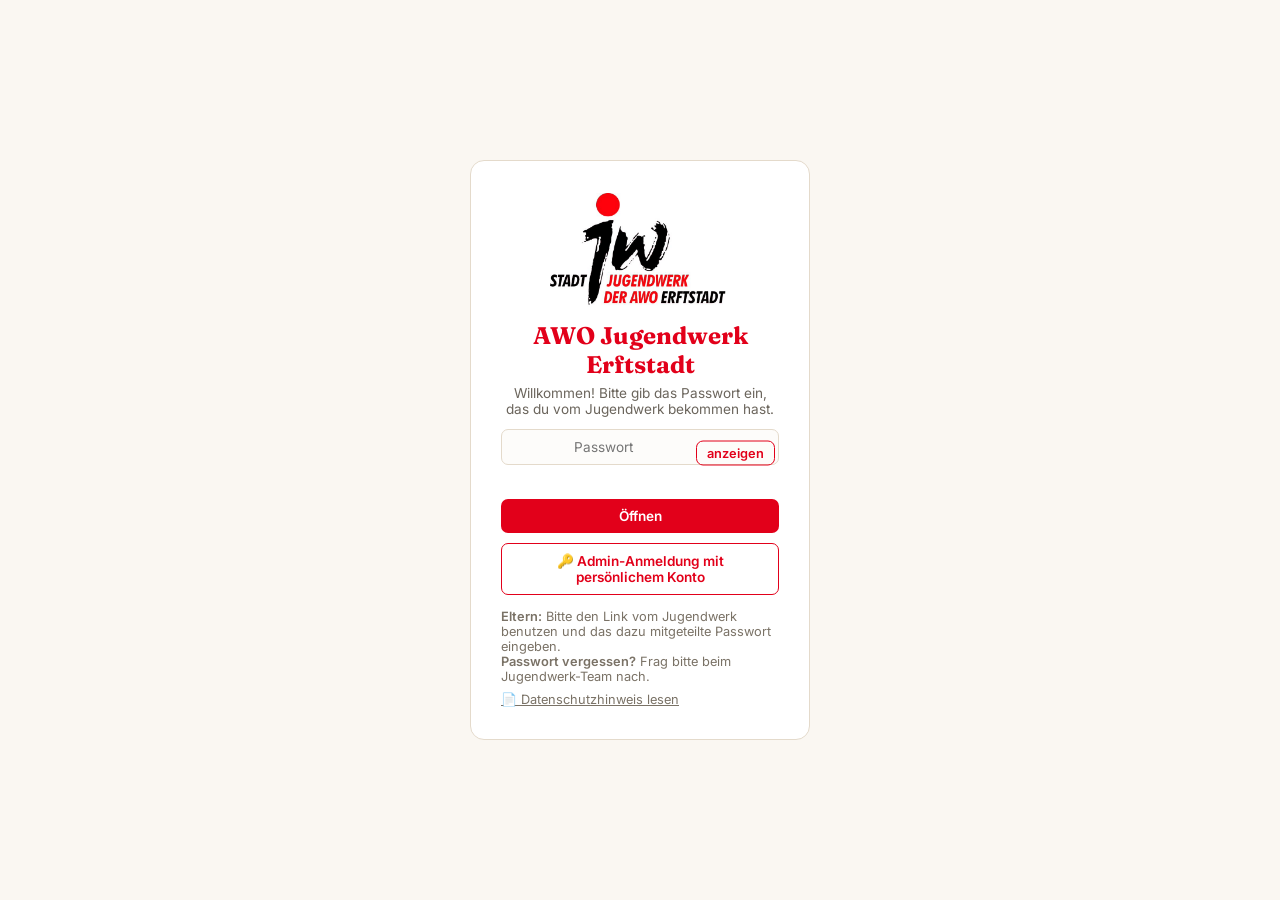
==== commit 0f2bb092: "Add files via upload" ====
--- a/index.html
+++ b/index.html
@@ -10,7 +10,7 @@
 <html lang="de">
 <head>
 <meta charset="UTF-8">
-<meta name="app-version" content="2026-11-10-8zd">
+<meta name="app-version" content="2026-11-10-8zg">
 <meta name="viewport" content="width=device-width, initial-scale=1">
 <meta name="color-scheme" content="light">
 <title>AWO Jugendwerk Erftstadt</title>
@@ -819,6 +819,13 @@
           </button>
           <span class="hilfe-knopf" data-hilfe="verwaltung_konten" title="Hilfe" style="position:absolute; top:6px; right:6px;">?</span>
         </div>
+        <div id="vwKachelVersionenWrap" style="position:relative; display:none;">
+          <button class="btn ghost vw-kachel" id="vwKachelVersionen" style="width:100%; box-sizing:border-box; padding:22px 8px; display:flex; flex-direction:column; align-items:center; gap:8px;">
+            <span style="font-size:1.8rem;">🔢</span>
+            <span>Versionsverlauf</span>
+          </button>
+          <span class="hilfe-knopf" data-hilfe="verwaltung_versionen" title="Hilfe" style="position:absolute; top:6px; right:6px;">?</span>
+        </div>
         <div id="vwKachelKontenWrap" style="position:relative; display:none;">
           <button class="btn ghost vw-kachel" id="vwKachelKonten" style="width:100%; box-sizing:border-box; padding:22px 8px; display:flex; flex-direction:column; align-items:center; gap:8px;">
             <span style="font-size:1.8rem;">🔐</span>
@@ -837,6 +844,14 @@
       <div id="pushKarteAdmin"></div>
       <div id="vwMeinKontoInhalt">Lädt…</div>
       <button class="btn ghost" id="vwMeinKontoZurueckBtn" style="width:100%; margin-top:14px;">← Zur Verwaltung</button>
+    </div>
+
+    <!-- Unterbereich: Versionsverlauf (nur Konten-Verwalter, Version 2.2.0) -->
+    <div id="vwVersionenView" style="display:none;">
+      <h2>🔢 Versionsverlauf</h2>
+      <p style="color:#7a7266;" id="vwVersionenIntro"></p>
+      <div id="vwVersionenInhalt" style="text-align:left;"></div>
+      <button class="btn ghost" id="vwVersionenZurueckBtn" style="width:100%; margin-top:14px;">← Zur Verwaltung</button>
     </div>
 
     <!-- Unterbereich: Admin-Konten (nur Konten-Verwalter) -->
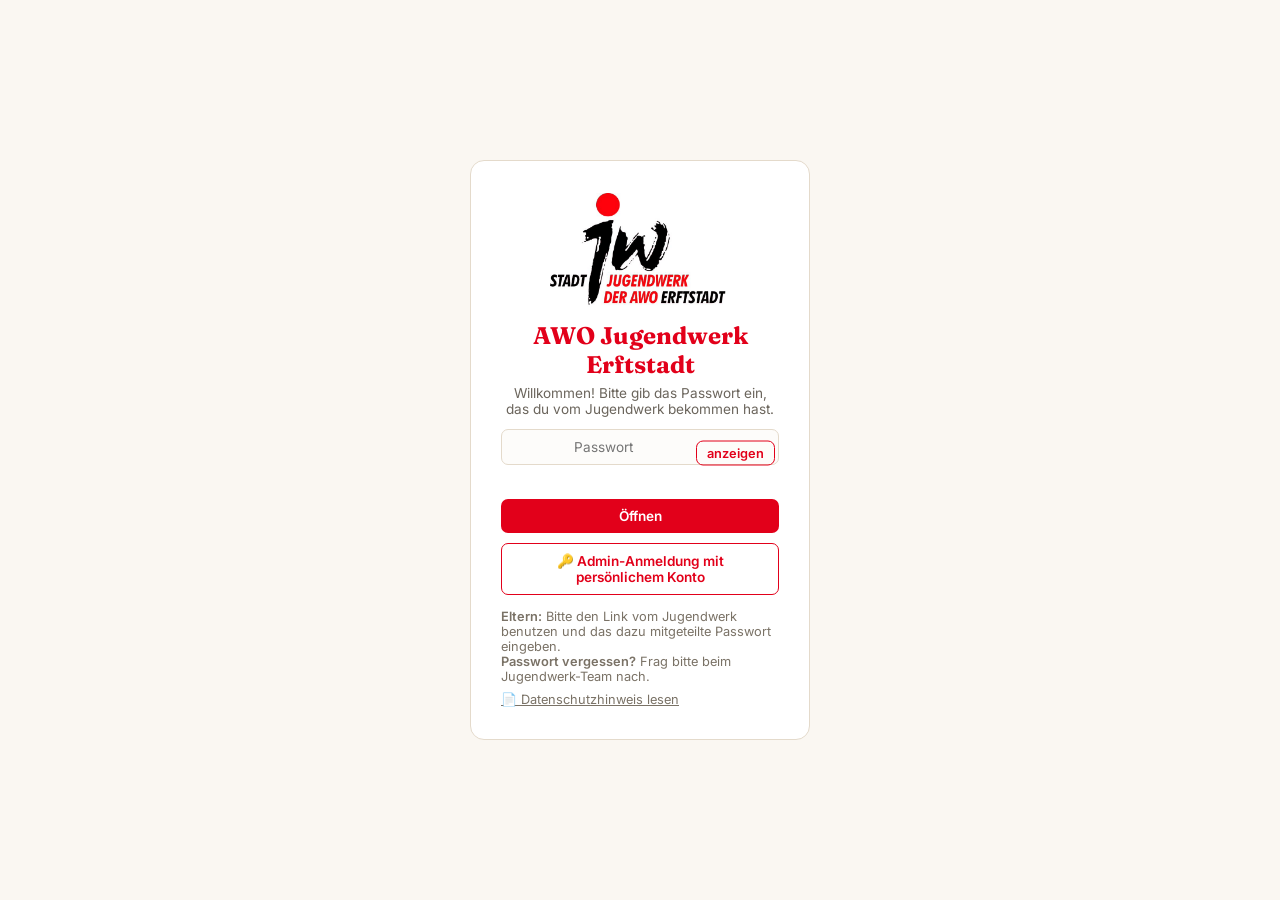
==== commit 1273a0ec: "Add files via upload" ====
--- a/index.html
+++ b/index.html
@@ -10,7 +10,7 @@
 <html lang="de">
 <head>
 <meta charset="UTF-8">
-<meta name="app-version" content="2026-11-10-8zg">
+<meta name="app-version" content="2026-11-10-8zh">
 <meta name="viewport" content="width=device-width, initial-scale=1">
 <meta name="color-scheme" content="light">
 <title>AWO Jugendwerk Erftstadt</title>
--- a/style.css
+++ b/style.css
@@ -714,3 +714,7 @@
 
 /* Sichtbare Versionsnummer (Version 2.1.0) */
 .app-version{font-size:0.72rem; color:var(--ink-soft); text-align:center; margin-top:8px; opacity:0.85;}
+
+/* Zurück-Knopf oben (Version 8zh): bleibt beim Scrollen am oberen Rand der Seite kleben */
+.zurueck-oben{position:sticky; top:-20px; z-index:20; background:var(--paper); margin:-8px -8px 10px; padding:8px; text-align:left; border-bottom:1px solid var(--line);}
+.zurueck-oben .btn{width:auto; font-size:0.85rem; padding:6px 12px;}
